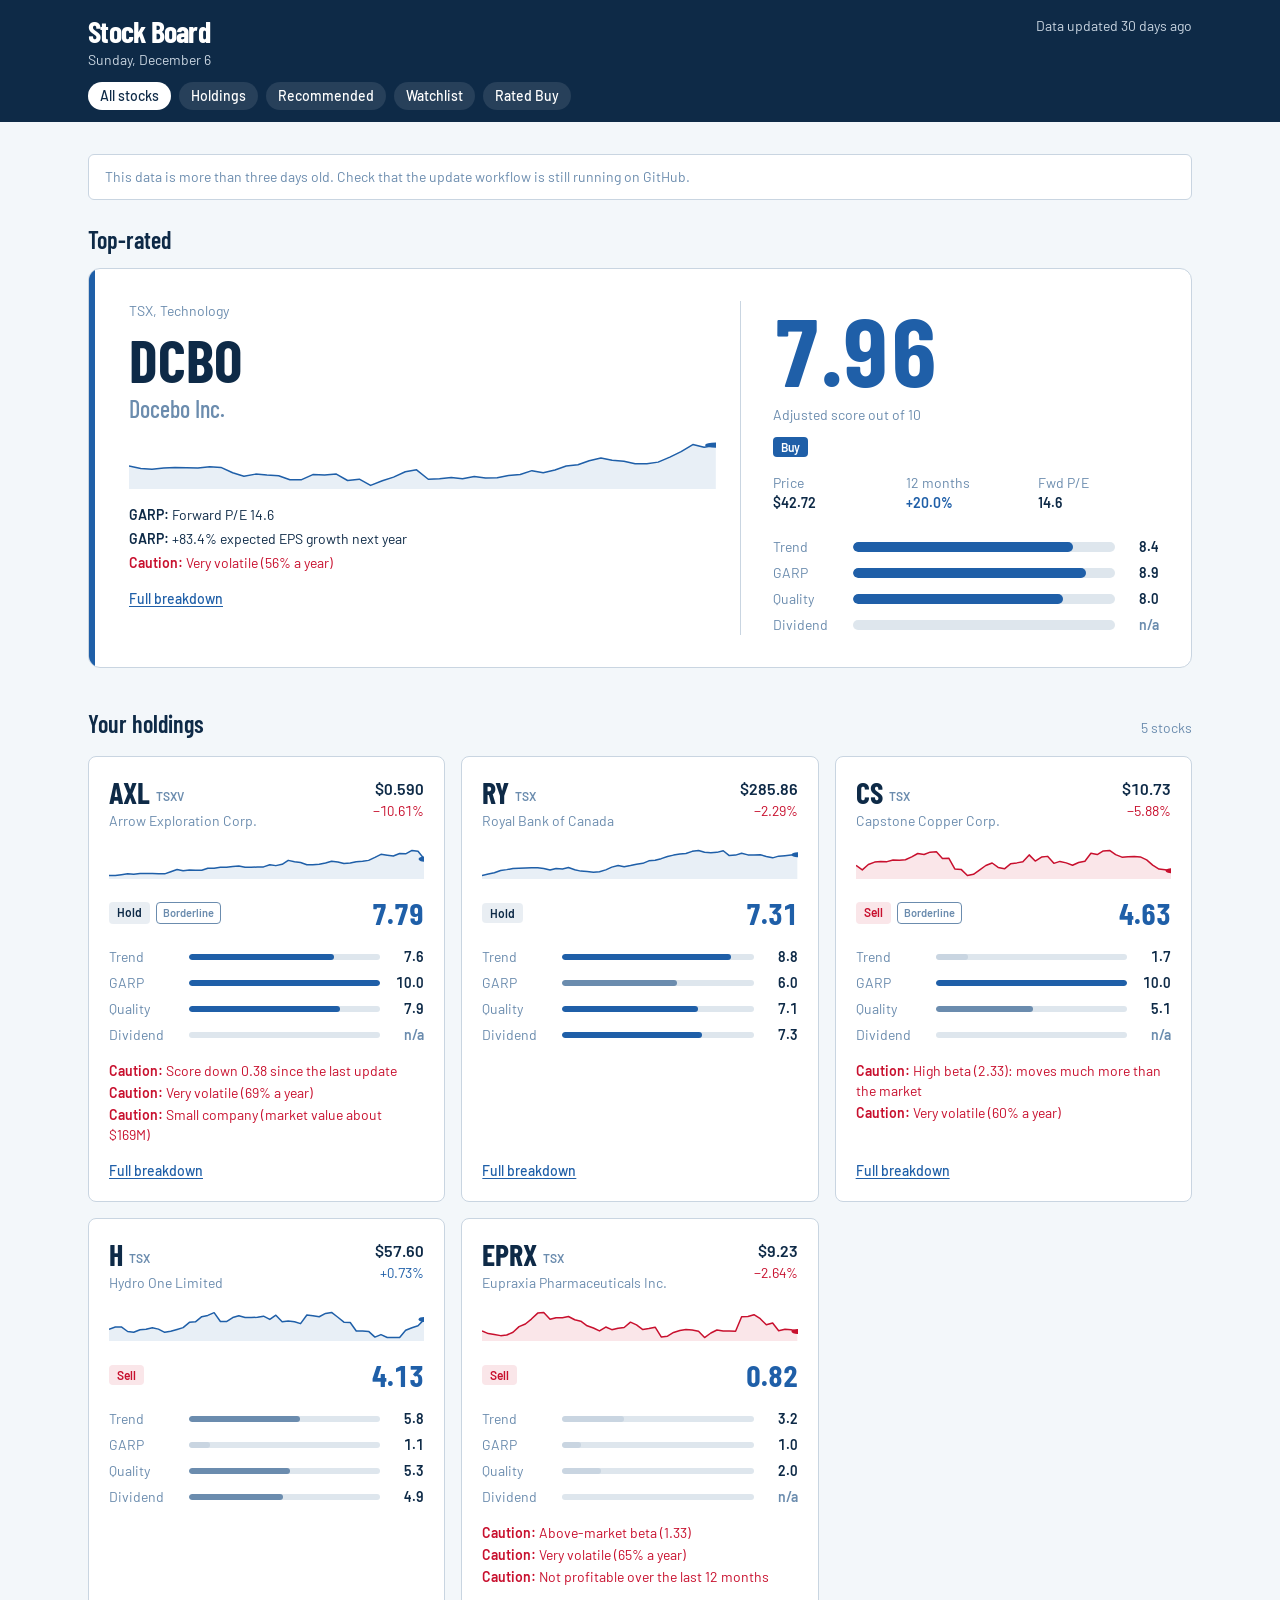
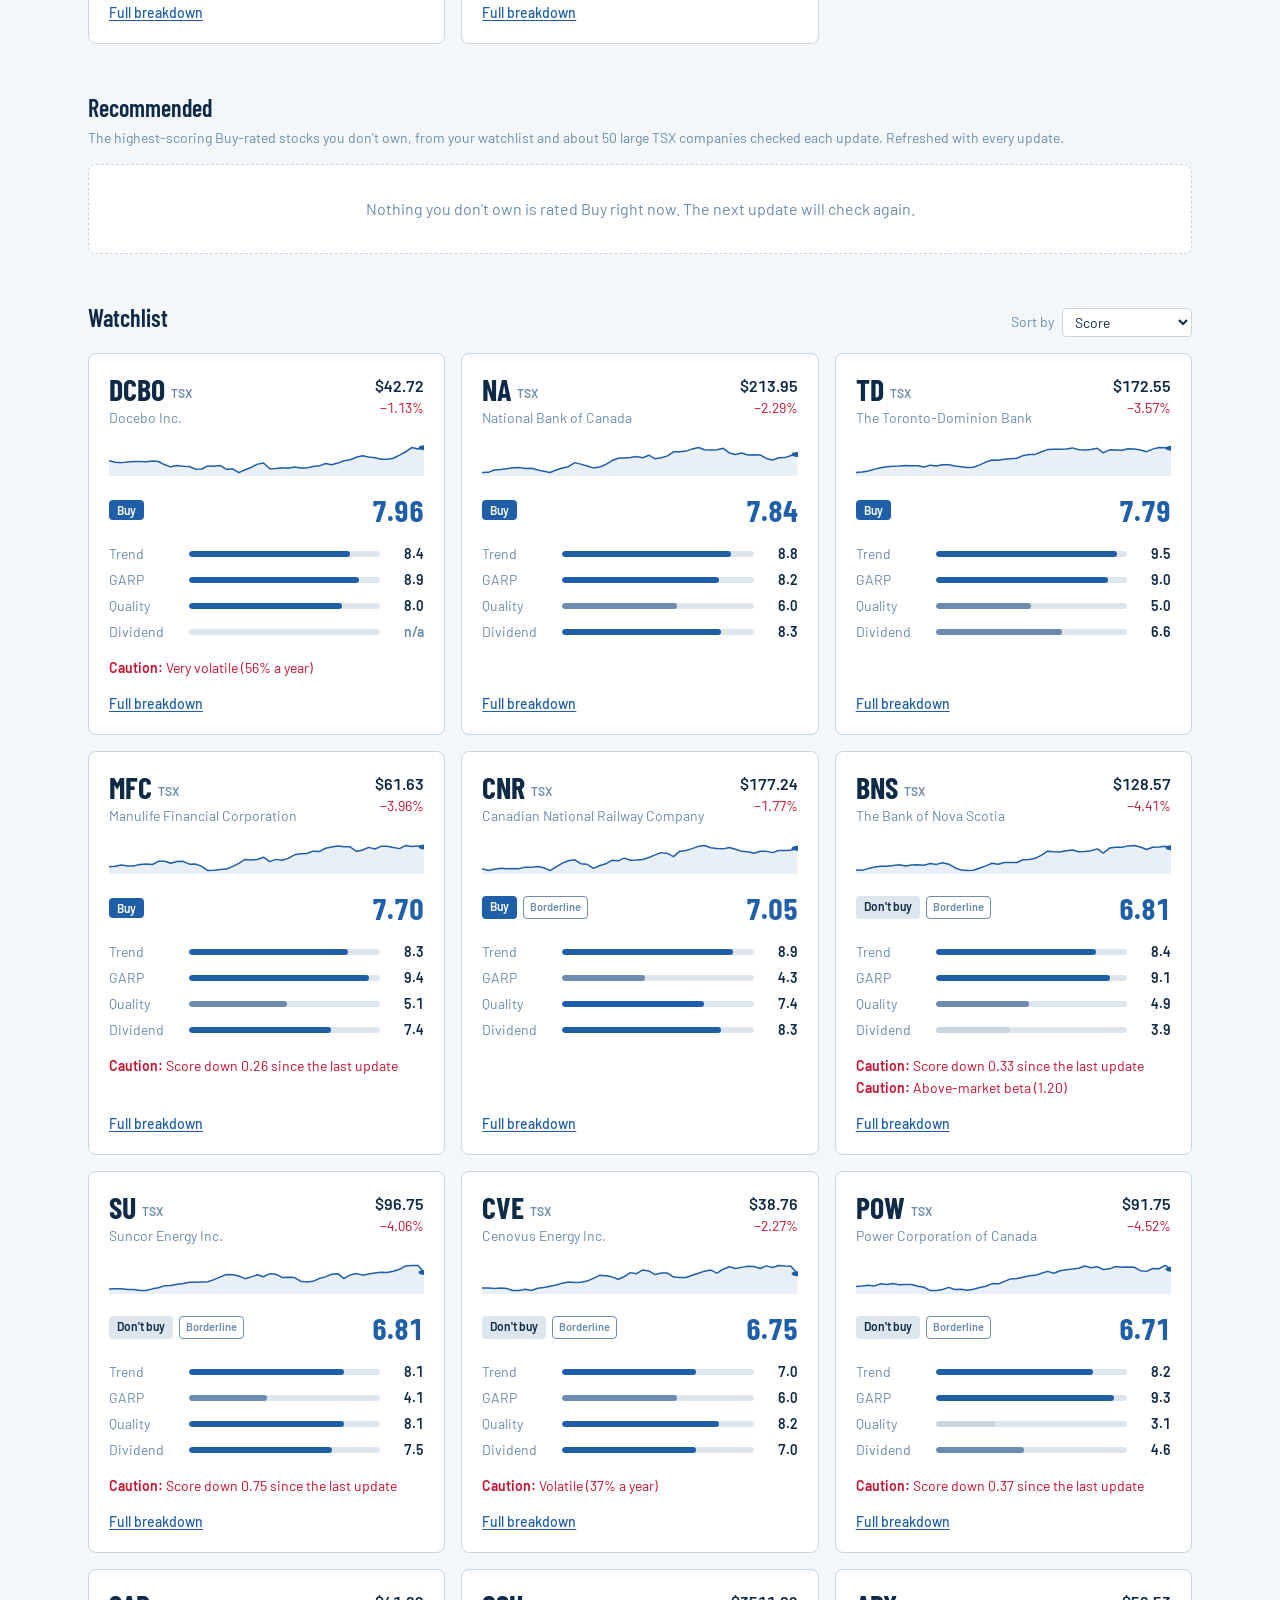
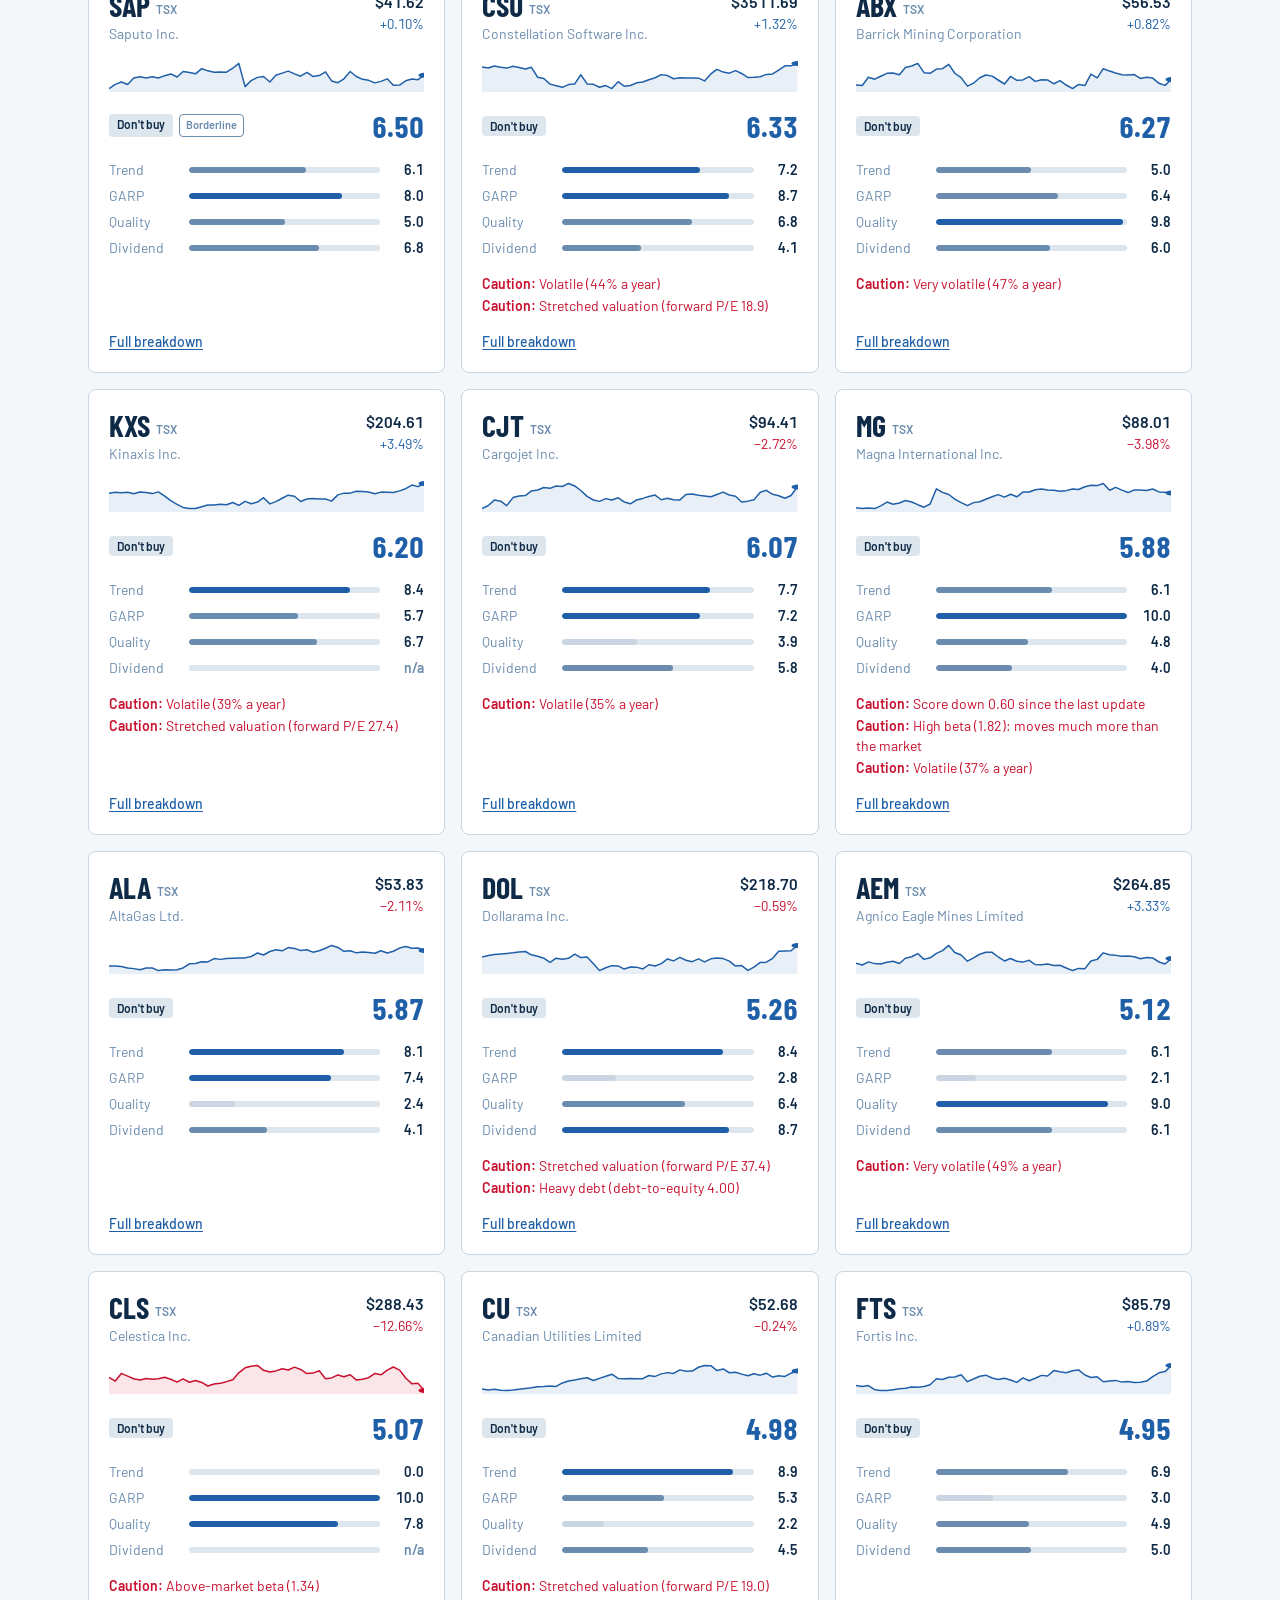
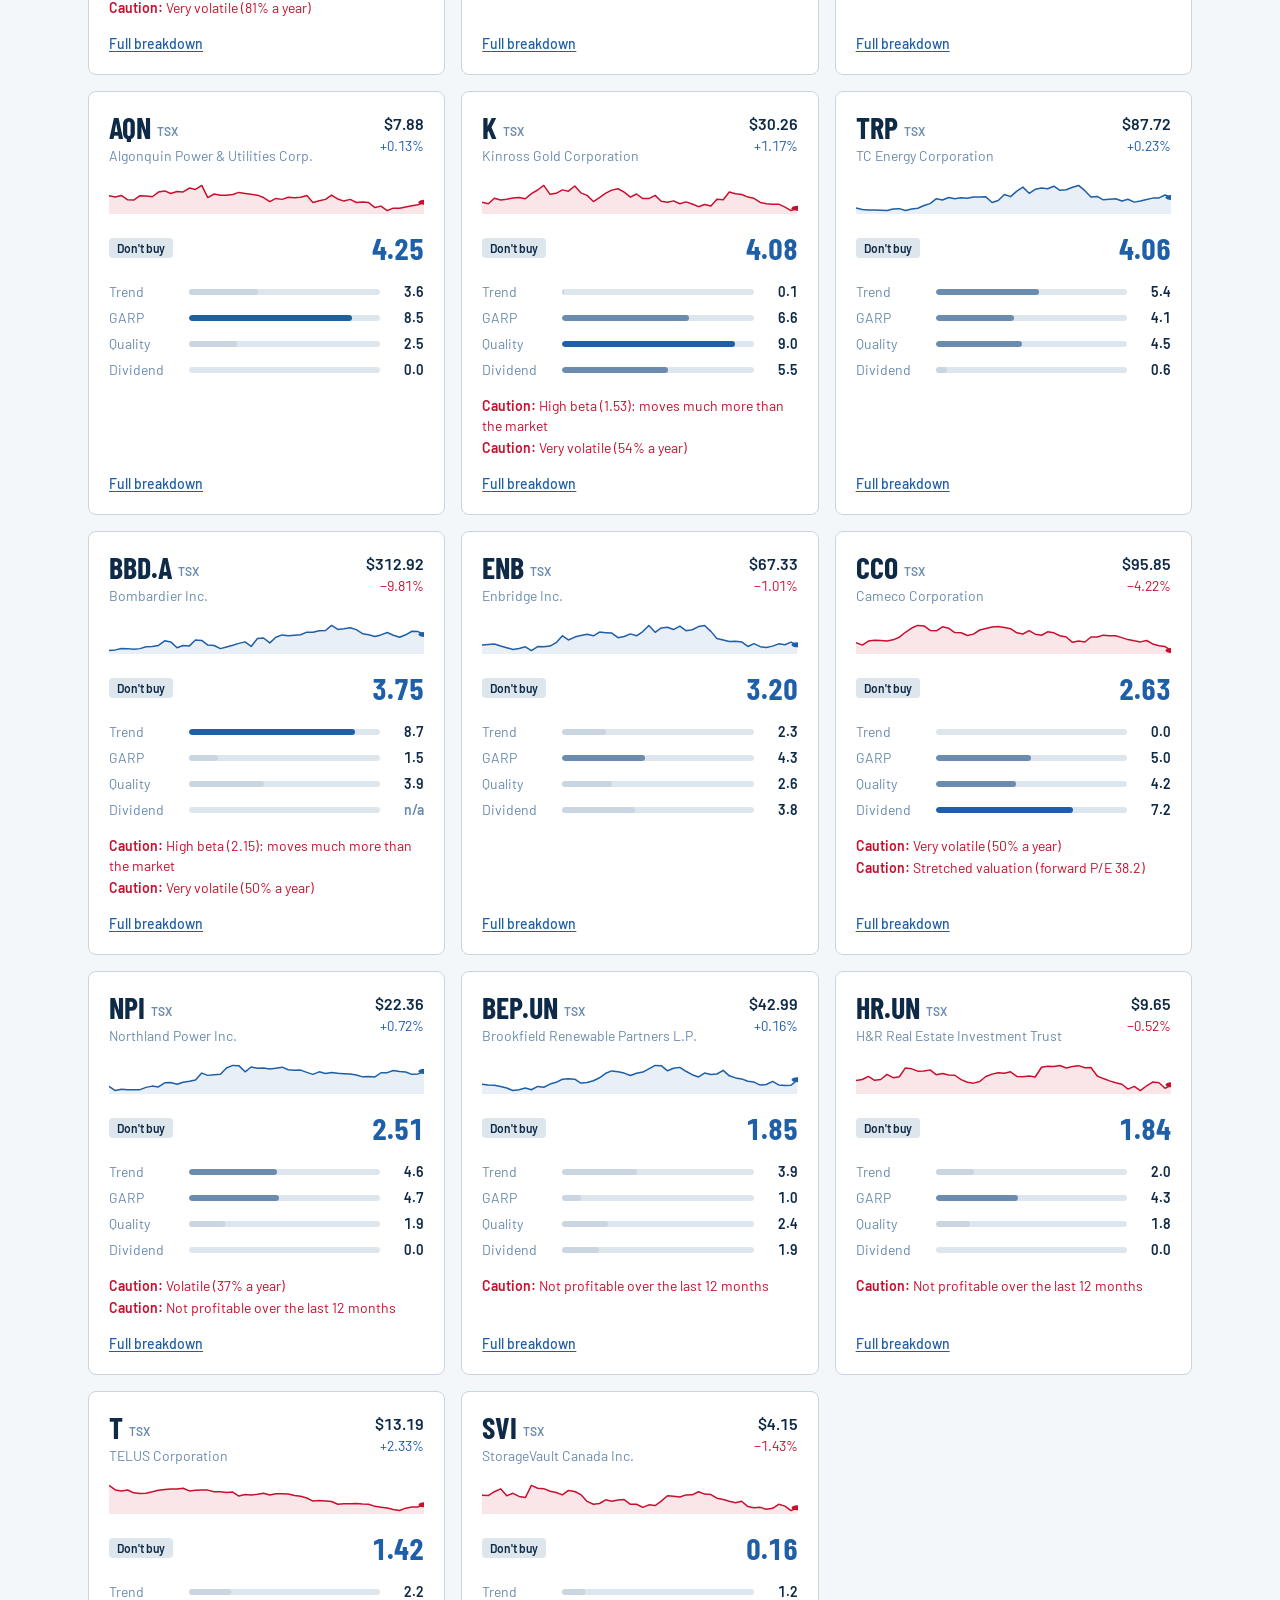
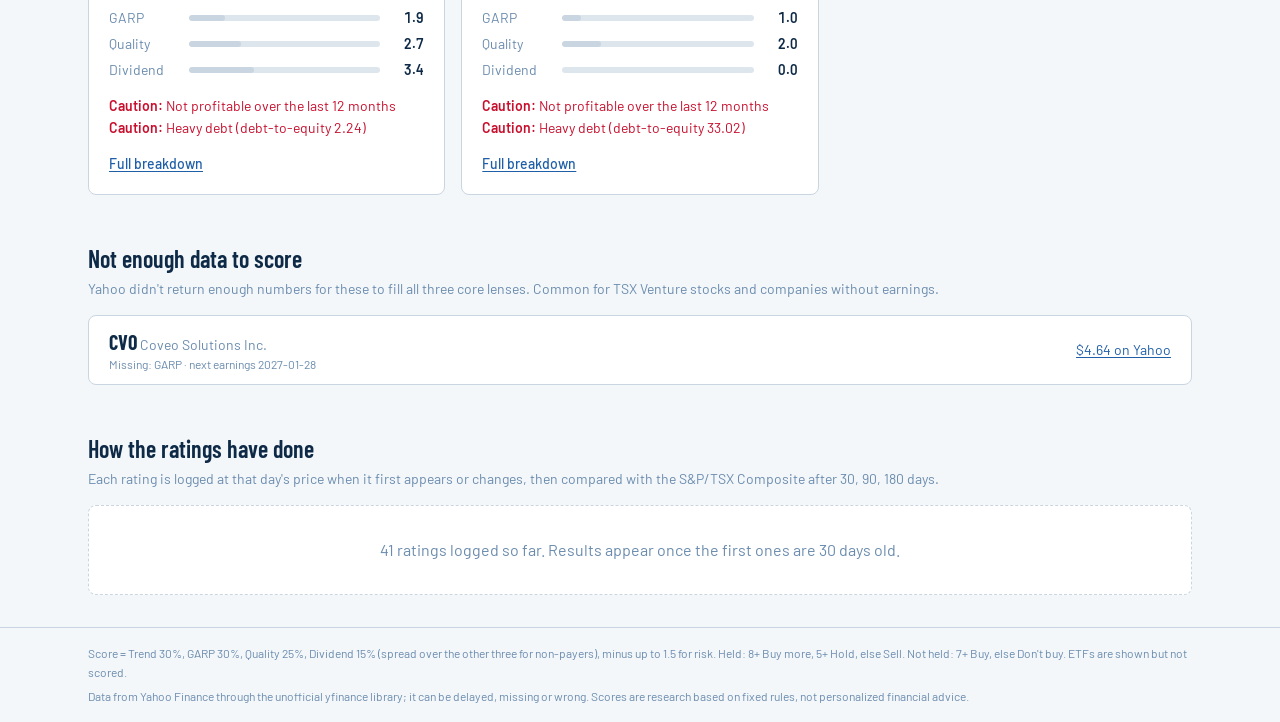
==== stock-board/docs/index.html @ 8d23cc13 "Update holdings, add Recommended section and ETF cards - Holdings now RY, SU, AXL and AMD (scored on" ====
<!doctype html>
<html lang="en">
<head>
  <meta charset="utf-8">
  <meta name="viewport" content="width=device-width, initial-scale=1">
  <meta name="robots" content="noindex">
  <meta name="theme-color" content="#0E2A47">
  <title>Stock Board</title>
  <link rel="icon" href="data:image/svg+xml,<svg xmlns='http://www.w3.org/2000/svg' viewBox='0 0 32 32'><rect width='32' height='32' rx='7' fill='%230E2A47'/><polyline points='5,23 12,16 17,19 27,8' fill='none' stroke='%231F5FA8' stroke-width='3' stroke-linecap='round' stroke-linejoin='round'/><circle cx='27' cy='8' r='2.5' fill='%236B8CAE'/></svg>">
  <link rel="preconnect" href="https://fonts.googleapis.com">
  <link rel="preconnect" href="https://fonts.gstatic.com" crossorigin>
  <link href="https://fonts.googleapis.com/css2?family=Barlow:wght@400;500;600&family=Barlow+Condensed:wght@500;600;700&display=swap" rel="stylesheet">
  <link rel="stylesheet" href="styles.css">
</head>
<body class="bg-paper text-ink font-sans antialiased min-h-screen flex flex-col">

  <header class="bg-ink text-white">
    <div class="max-w-6xl mx-auto px-4 sm:px-6 pt-4 pb-3 flex items-start justify-between gap-4">
      <div>
        <h1 class="font-cond font-bold text-3xl leading-none tracking-tight">Stock Board</h1>
        <p id="today" class="text-sm text-line mt-1"></p>
      </div>
      <div class="text-right">
        <p id="updated" class="text-sm text-line"></p>
        <a id="run-link" href="#" target="_blank" rel="noopener"
           class="hidden mt-1 inline-block text-sm font-medium text-white underline underline-offset-2 decoration-white/40 hover:decoration-white">
          Run an update</a>
      </div>
    </div>
    <nav id="filters" aria-label="Show"
         class="max-w-6xl mx-auto px-4 sm:px-6 pb-3 flex gap-2 overflow-x-auto"></nav>
  </header>

  <main class="flex-1 w-full max-w-6xl mx-auto px-4 sm:px-6 py-6 sm:py-8">
    <div id="notice" class="hidden mb-6 rounded-md border border-line bg-white px-4 py-3 text-sm text-muted space-y-1"></div>

    <section id="featured" aria-label="Top-rated stock" class="mb-10"></section>

    <section id="holdings" aria-labelledby="holdings-heading" class="mb-12">
      <div class="flex items-baseline justify-between mb-4">
        <h2 id="holdings-heading" class="font-cond font-semibold text-2xl">Your holdings</h2>
        <p id="holdings-count" class="text-sm text-muted"></p>
      </div>
      <div id="holdings-grid" class="grid grid-cols-1 gap-4 sm:grid-cols-2 lg:grid-cols-3"></div>
    </section>

    <section id="recommended" aria-labelledby="recs-heading" class="hidden mb-12">
      <div class="flex flex-wrap items-baseline justify-between gap-2 mb-1">
        <h2 id="recs-heading" class="font-cond font-semibold text-2xl">Recommended</h2>
        <p id="recs-count" class="text-sm text-muted"></p>
      </div>
      <p id="recs-sub" class="text-sm text-muted mb-4"></p>
      <div id="recs-grid" class="grid grid-cols-1 gap-4 sm:grid-cols-2 lg:grid-cols-3"></div>
    </section>

    <section id="watchlist" aria-labelledby="watch-heading" class="mb-12">
      <div class="flex flex-wrap items-baseline justify-between gap-2 mb-4">
        <h2 id="watch-heading" class="font-cond font-semibold text-2xl">Watchlist</h2>
        <label class="text-sm text-muted flex items-center gap-2">Sort by
          <select id="sort" class="rounded border border-line bg-white px-2 py-1 text-ink text-sm">
            <option value="score">Score</option>
            <option value="trend">Trend</option>
            <option value="garp">GARP</option>
            <option value="quality">Quality</option>
            <option value="dividend">Dividend</option>
            <option value="day">Today's change</option>
            <option value="symbol">Ticker</option>
          </select>
        </label>
      </div>
      <div id="watch-grid" class="grid grid-cols-1 gap-4 sm:grid-cols-2 lg:grid-cols-3"></div>
    </section>

    <section id="unscored" aria-labelledby="unscored-heading" class="hidden mb-12">
      <h2 id="unscored-heading" class="font-cond font-semibold text-2xl mb-1">Not enough data to score</h2>
      <p class="text-sm text-muted mb-4">Yahoo didn't return enough numbers for these to fill all three core lenses. Common for TSX Venture stocks and companies without earnings.</p>
      <ul id="unscored-list" class="rounded-lg bg-white border border-line divide-y divide-line"></ul>
    </section>

    <section aria-labelledby="results-heading">
      <h2 id="results-heading" class="font-cond font-semibold text-2xl mb-1">How the ratings have done</h2>
      <p id="results-sub" class="text-sm text-muted mb-4"></p>
      <div id="results"></div>
    </section>
  </main>

  <dialog id="detail" aria-labelledby="detail-title"
          class="w-[min(44rem,calc(100vw-2rem))] max-h-[calc(100vh-2rem)] rounded-xl border border-line bg-white p-0 text-ink shadow-xl backdrop:bg-ink/50">
    <div id="detail-body"></div>
  </dialog>

  <footer class="border-t border-line">
    <div class="max-w-6xl mx-auto px-4 sm:px-6 py-4 text-xs text-muted leading-relaxed space-y-1">
      <p id="method"></p>
      <p>Data from Yahoo Finance through the unofficial yfinance library; it can be delayed, missing or wrong.
        Scores are research based on fixed rules, not personalized financial advice.</p>
    </div>
  </footer>

<script>
// ---------- Settings ----------
const RECENT_CALLS = 10;          // rating changes listed under the results table
const RECHECK_MINUTES = 10;       // re-read the data while the tab is open
const WORKFLOW_FILE = 'main.yml'; // the update workflow's file name in .github/workflows
const LENSES = [['trend', 'Trend'], ['garp', 'GARP'], ['quality', 'Quality'], ['dividend', 'Dividend']];

// ---------- Helpers ----------
const $ = id => document.getElementById(id);
const esc = s => String(s ?? '').replace(/[&<>"']/g, c =>
  ({ '&': '&amp;', '<': '&lt;', '>': '&gt;', '"': '&quot;', "'": '&#39;' }[c]));
const ticker = sym => sym.replace(/\.(TO|V|NE|CN)$/, '').replace('-', '.');
const exch = sym => sym.endsWith('.V') ? 'TSXV' : sym.endsWith('.TO') ? 'TSX' : sym.endsWith('.NE') ? 'Cboe CA'
  : /^[A-Z]+$/.test(sym) ? 'US' : '';
const pct = (x, d = 1) => x == null ? '–' : `${(x * 100).toFixed(d)}%`;
const signedPct = (x, d = 1) => x == null ? '–' : `${x >= 0 ? '+' : '−'}${(Math.abs(x) * 100).toFixed(d)}%`;
const num = (x, d = 1) => x == null ? '–' : x.toFixed(d);
const price = x => x == null ? '–' : `$${x >= 100 ? x.toFixed(2) : x >= 1 ? x.toFixed(2) : x.toFixed(3)}`;
const score = x => x == null ? 'n/a' : x.toFixed(1);
const tone = n => n > 0 ? 'text-accent' : n < 0 ? 'text-down' : '';
const shortDate = iso => new Date(iso).toLocaleDateString([], { month: 'short', day: 'numeric', year: 'numeric' });
const bigMoney = x => x == null ? '–' : x >= 1e9 ? `$${(x / 1e9).toFixed(1)}B` : `$${(x / 1e6).toFixed(0)}M`;

const RATING_STYLE = {
  'Buy more': 'bg-accent text-white', 'Buy': 'bg-accent text-white',
  'Hold': 'bg-muted/15 text-ink', 'Sell': 'bg-down/10 text-down', "Don't buy": 'bg-line/60 text-ink',
};
const barColor = v => v == null ? 'bg-line' : v >= 7 ? 'bg-accent' : v >= 4 ? 'bg-muted' : 'bg-line';
const ratingBadge = s => `<span class="shrink-0 rounded px-2 py-0.5 text-xs font-semibold ${RATING_STYLE[s.rating] || ''}">${esc(s.rating)}</span>`
  + (s.borderline ? `<span class="shrink-0 rounded border border-muted px-1.5 py-0.5 text-[11px] font-semibold text-muted">Borderline</span>` : '');

function ago(iso) {
  const mins = Math.round((Date.now() - new Date(iso)) / 60000);
  if (mins < 1) return 'just now';
  if (mins < 60) return `${mins} min ago`;
  const h = Math.round(mins / 60);
  if (h < 24) return `${h} hr ago`;
  const d = Math.round(h / 24);
  return `${d} day${d > 1 ? 's' : ''} ago`;
}

// ---------- State ----------
let data = null, history = null, view = 'all', sortKey = 'score';

// ---------- Pieces ----------
function sparkline(points, tall) {
  if (!points || points.length < 2) return '';
  const w = 120, h = tall ? 40 : 28, lo = Math.min(...points), hi = Math.max(...points), span = hi - lo || 1;
  const xy = points.map((v, i) => [i / (points.length - 1) * w, h - 3 - (v - lo) / span * (h - 6)]);
  const up = points[points.length - 1] >= points[0];
  const line = xy.map(p => p.map(n => n.toFixed(1)).join(',')).join(' ');
  const [ex, ey] = xy[xy.length - 1];
  return `<svg viewBox="0 0 ${w} ${h}" preserveAspectRatio="none" class="w-full ${tall ? 'h-12' : 'h-8'}" aria-hidden="true">
    <polygon points="0,${h} ${line} ${w},${h}" class="${up ? 'fill-accent/10' : 'fill-down/10'}"/>
    <polyline points="${line}" fill="none" class="${up ? 'stroke-accent' : 'stroke-down'}" stroke-width="1.5" vector-effect="non-scaling-stroke" stroke-linejoin="round"/>
    <circle cx="${ex.toFixed(1)}" cy="${ey.toFixed(1)}" r="2.2" class="${up ? 'fill-accent' : 'fill-down'}"/>
  </svg>`;
}

function lensBars(s, thick) {
  return `<div class="space-y-1.5">${LENSES.map(([k, label]) => {
    const v = s.lenses[k];
    return `<div class="grid grid-cols-[4.5rem_1fr_2.25rem] items-center gap-2 text-sm">
      <span class="text-muted">${label}</span>
      <div class="${thick ? 'h-2.5' : 'h-1.5'} rounded-full bg-line/60 overflow-hidden" role="progressbar"
           aria-valuemin="0" aria-valuemax="10" aria-valuenow="${v ?? 0}" aria-label="${label}">
        <div class="bar-fill h-full rounded-full ${barColor(v)}" style="width:0" data-w="${v == null ? 0 : v * 10}%"></div>
      </div>
      <span class="text-right font-semibold tabular-nums ${v == null ? 'text-muted font-normal' : ''}">${score(v)}</span>
    </div>`;
  }).join('')}</div>`;
}

const REASON_LABEL = { move: 'Moving', caution: 'Caution' };
function reasonList(s, onlyCaution) {
  return (s.reasons || []).filter(r => !onlyCaution || r.type === 'caution').map(r =>
    `<li class="${r.type === 'caution' ? 'text-down' : ''}"><span class="font-semibold">${REASON_LABEL[r.type] || 'Note'}:</span> ${esc(r.text)}</li>`).join('');
}

function strengths(s) {
  // The best lens's measures, as the "why" on the featured card
  const best = LENSES.filter(([k]) => s.lenses[k] != null).sort((a, b) => s.lenses[b[0]] - s.lenses[a[0]])[0];
  return best ? (s.notes[best[0]] || []).slice(0, 3).map(n => `<li><span class="font-semibold">${best[1]}:</span> ${esc(n)}</li>`).join('') : '';
}

function renderFeatured(s) {
  if (!s) {
    $('featured').innerHTML = `<div class="rounded-xl border border-dashed border-line bg-white px-6 py-12 text-center">
      <p class="font-cond font-semibold text-2xl">Nothing to show here</p>
      <p class="text-muted mt-1">No scored stocks in this view yet. The next update will try again.</p></div>`;
    return;
  }
  $('featured').innerHTML = `
    <h2 class="font-cond font-semibold text-2xl mb-3">${view === 'recs' ? 'Top recommendation' : `Top-rated${view === 'holdings' ? ' holding' : view === 'watch' ? ' on the watchlist' : ''}`}</h2>
    <article class="relative overflow-hidden rounded-xl bg-white border border-line">
      <div class="absolute inset-y-0 left-0 w-1.5 bg-accent" aria-hidden="true"></div>
      <div class="grid gap-6 md:grid-cols-[1.4fr_1fr] p-5 sm:p-8 pl-6 sm:pl-10">
        <div class="min-w-0">
          <p class="text-sm text-muted mb-2">${esc(exch(s.symbol))}${s.sector ? `, ${esc(s.sector)}` : ''}${s.held ? ', you hold this' : s.source === 'new' ? ', new idea' : ''}</p>
          <p class="font-cond font-bold text-5xl sm:text-6xl leading-none">${esc(ticker(s.symbol))}</p>
          <p class="font-cond font-medium text-2xl text-muted mt-1">${esc(s.name)}</p>
          <div class="mt-4">${sparkline(s.chart, true)}</div>
          <ul class="mt-4 space-y-1 text-sm">${strengths(s)}${reasonList(s)}</ul>
          <button type="button" data-open="${esc(s.symbol)}" class="mt-4 text-sm font-medium text-accent underline underline-offset-2">Full breakdown</button>
        </div>
        <div class="flex flex-col justify-between gap-6 md:border-l md:border-line md:pl-8">
          <div>
            <p class="font-cond font-bold leading-none text-7xl sm:text-8xl text-accent tabular-nums">${s.adjusted.toFixed(2)}</p>
            <p class="mt-2 text-sm text-muted">Adjusted score out of 10</p>
            <div class="mt-3 flex flex-wrap gap-2">${ratingBadge(s)}</div>
            <dl class="mt-4 grid grid-cols-3 gap-3 text-sm">
              <div><dt class="text-muted">Price</dt><dd class="font-semibold">${price(s.price)}</dd></div>
              <div><dt class="text-muted">12 months</dt><dd class="font-semibold ${tone(s.metrics.return_12m)}">${signedPct(s.metrics.return_12m)}</dd></div>
              <div><dt class="text-muted">Fwd P/E</dt><dd class="font-semibold">${num(s.metrics.forward_pe)}</dd></div>
            </dl>
          </div>
          ${lensBars(s, true)}
        </div>
      </div>
    </article>`;
}

function renderCard(s) {
  const cautions = reasonList(s, true);
  return `<article class="rounded-lg bg-white border border-line p-5 flex flex-col gap-4 ${s.stale ? 'opacity-70' : ''}">
    <div class="flex items-start justify-between gap-3">
      <div class="min-w-0">
        <p class="font-cond font-bold text-3xl leading-none">${esc(ticker(s.symbol))}
          <span class="align-middle text-xs font-sans font-semibold text-muted">${esc(exch(s.symbol))}</span></p>
        <p class="text-sm text-muted truncate mt-1">${esc(s.name)}</p>
        ${s.source ? `<p class="mt-1.5"><span class="rounded px-1.5 py-0.5 text-[11px] font-semibold ${s.source === 'new' ? 'bg-accent/10 text-accent' : 'bg-line/60 text-ink'}">${s.source === 'new' ? 'New idea' : 'On your watchlist'}</span></p>` : ''}
      </div>
      <div class="text-right shrink-0">
        <p class="font-semibold tabular-nums">${price(s.price)}${s.currency && s.currency !== 'CAD' ? ` <span class="text-xs text-muted">${esc(s.currency)}</span>` : ''}</p>
        <p class="text-sm tabular-nums ${tone(s.day_change)}">${signedPct(s.day_change, 2)}</p>
      </div>
    </div>
    ${sparkline(s.chart)}
    <div class="flex items-center justify-between gap-2">
      <div class="flex flex-wrap gap-1.5">${ratingBadge(s)}</div>
      <span class="font-cond font-bold text-3xl text-accent tabular-nums">${s.adjusted.toFixed(2)}</span>
    </div>
    ${lensBars(s, false)}
    ${cautions ? `<ul class="text-sm space-y-0.5">${cautions}</ul>` : ''}
    ${s.cdr ? `<p class="text-xs text-muted">You hold the Canadian CDR (${esc(s.cdr)}); scored on the US shares.</p>` : ''}
    ${s.stale ? '<p class="text-xs text-muted">Couldn\'t refresh this run; showing the last data.</p>' : ''}
    <button type="button" data-open="${esc(s.symbol)}" class="mt-auto self-start text-sm font-medium text-accent underline underline-offset-2">Full breakdown</button>
  </article>`;
}

function renderEtf(e) {
  const vs200 = e.price && e.ma200 ? e.price / e.ma200 - 1 : null;
  return `<article class="rounded-lg bg-white border border-line p-5 flex flex-col gap-4 ${e.stale ? 'opacity-70' : ''}">
    <div class="flex items-start justify-between gap-3">
      <div class="min-w-0">
        <p class="font-cond font-bold text-3xl leading-none">${esc(ticker(e.symbol))}
          <span class="align-middle text-xs font-sans font-semibold text-muted">${esc(exch(e.symbol))}</span></p>
        <p class="text-sm text-muted truncate mt-1">${esc(e.name)}</p>
      </div>
      <div class="text-right shrink-0">
        <p class="font-semibold tabular-nums">${price(e.price)}</p>
        <p class="text-sm tabular-nums ${tone(e.day_change)}">${signedPct(e.day_change, 2)}</p>
      </div>
    </div>
    ${sparkline(e.chart)}
    <div class="flex flex-wrap gap-1.5"><span class="shrink-0 rounded px-2 py-0.5 text-xs font-semibold bg-line/60 text-ink">ETF · not scored</span></div>
    <dl class="grid grid-cols-3 gap-3 text-sm">
      <div><dt class="text-muted">12 months</dt><dd class="font-semibold ${tone(e.return_12m)}">${signedPct(e.return_12m)}</dd></div>
      <div><dt class="text-muted">vs. 200-day</dt><dd class="font-semibold ${tone(vs200)}">${signedPct(vs200)}</dd></div>
      <div><dt class="text-muted">Yield</dt><dd class="font-semibold">${pct(e.dividend_yield, 2)}</dd></div>
    </dl>
    ${e.stale ? '<p class="text-xs text-muted">Couldn\'t refresh this run; showing the last data.</p>' : ''}
    <a class="mt-auto self-start text-sm font-medium text-accent underline underline-offset-2" target="_blank" rel="noopener"
       href="https://finance.yahoo.com/quote/${encodeURIComponent(e.symbol)}">See it on Yahoo Finance</a>
  </article>`;
}

// ---------- Detail dialog ----------
function metricRows(s) {
  const m = s.metrics, rows = [
    ['50-day average', price(m.ma50)], ['200-day average', price(m.ma200)],
    ['52-week range', m.low52 != null ? `${price(m.low52)} – ${price(m.high52)}` : '–'],
    ['12-month return', signedPct(m.return_12m)], ['Volatility (1 yr)', pct(m.volatility, 0)], ['Beta', num(m.beta, 2)],
    ['Market value', bigMoney(m.market_cap)], ['Forward P/E', num(m.forward_pe)], ['Trailing P/E', num(m.trailing_pe)],
    ['PEG', num(m.peg, 2)], ['Expected EPS growth', signedPct(m.eps_growth_next)], ['Return on equity', pct(m.roe)],
    ['Profit margin', pct(m.profit_margin)], ['Debt-to-equity', m.debt_to_equity == null ? '–' : (m.debt_to_equity / 100).toFixed(2)],
    ['Free cash flow yield', signedPct(m.fcf_yield)], ['Dividend yield', pct(m.dividend_yield, 2)],
    ['Payout ratio', pct(m.payout_ratio, 0)], ['Dividend growth (5 yr/yr)', signedPct(m.dividend_cagr_5y)],
    ['Years of increases', m.dividend_years_raised ?? '–'],
    ['Analyst target', m.target_price != null ? `${price(m.target_price)}${m.analyst_count ? ` (${m.analyst_count} analysts)` : ''}` : '–'],
  ];
  return rows.map(([k, v]) => `<div class="flex justify-between gap-3 py-1 border-b border-line/70"><dt class="text-muted">${k}</dt><dd class="font-semibold tabular-nums text-right">${esc(v)}</dd></div>`).join('');
}

function openDetail(sym) {
  const s = allScored().find(x => x.symbol === sym);
  if (!s) return;
  const w = s.weights, wtxt = LENSES.map(([k, l]) => w[k] ? `${l} ${Math.round(w[k] * 1000) / 10}%` : null).filter(Boolean).join(' · ');
  const fc = s.financial_currency && s.financial_currency !== s.currency
    ? `<p class="text-xs text-muted">Shares trade in ${esc(s.currency)}; the company reports in ${esc(s.financial_currency)}.</p>` : '';
  const news = (s.news || []).map(n => `<li><a class="text-accent underline underline-offset-2" href="${esc(n.url)}" target="_blank" rel="noopener">${esc(n.title)}</a>
      <span class="text-muted">${n.source ? `· ${esc(n.source)}` : ''}${n.published ? ` · ${shortDate(n.published)}` : ''}</span></li>`).join('');
  $('detail-body').innerHTML = `
    <div class="sticky top-0 z-10 bg-white border-b border-line px-5 sm:px-6 py-4 flex items-start justify-between gap-4">
      <div class="min-w-0">
        <h2 id="detail-title" class="font-cond font-bold text-3xl leading-none">${esc(ticker(s.symbol))}
          <span class="font-medium text-muted text-xl">${esc(s.name)}</span></h2>
        <div class="mt-2 flex flex-wrap items-center gap-2 text-sm">${ratingBadge(s)}
          <span class="text-muted">${s.held ? 'You hold this' : s.source === 'new' ? 'Recommended, not on your watchlist' : 'Watchlist'} · ${price(s.price)}${s.currency && s.currency !== 'CAD' ? ` ${esc(s.currency)}` : ''}</span></div>
      </div>
      <button type="button" data-close class="shrink-0 rounded-md border border-line px-3 py-1 text-sm font-medium hover:bg-paper">Close</button>
    </div>
    <div class="px-5 sm:px-6 py-5 space-y-6 text-sm">
      <div class="rounded-md bg-paper px-3 py-2 font-mono text-xs overflow-x-auto whitespace-nowrap">
        Weights ${esc(wtxt)} · Composite ${s.composite.toFixed(2)} · Risk −${s.risk_penalty.toFixed(2)} · Adjusted ${s.adjusted.toFixed(2)}</div>
      ${fc}
      ${s.cdr ? `<p class="text-xs text-muted">You hold the Canadian CDR (${esc(s.cdr)}). Yahoo has little company data for CDRs, so this is scored on the US shares; prices here are in ${esc(s.currency || 'USD')}.</p>` : ''}
      <div class="grid gap-5 sm:grid-cols-2">${LENSES.map(([k, l]) => `
        <div class="min-w-0">
          <div class="flex items-baseline justify-between"><h3 class="font-semibold">${l}</h3>
            <span class="font-cond font-bold text-xl tabular-nums">${score(s.lenses[k])}</span></div>
          <ul class="mt-1 space-y-0.5 text-muted list-disc pl-4">${(s.notes[k] || []).map(n => `<li>${esc(n)}</li>`).join('')}</ul>
        </div>`).join('')}</div>
      <div><h3 class="font-semibold mb-1">Risk adjustment</h3>
        ${(s.reasons || []).some(r => r.type === 'caution')
          ? `<ul class="space-y-0.5 list-disc pl-4 text-down">${(s.reasons || []).filter(r => r.type === 'caution').map(r => `<li>${esc(r.text)}</li>`).join('')}</ul>`
          : '<p class="text-muted">No risk flags.</p>'}</div>
      <div><h3 class="font-semibold mb-1">What would change this rating</h3>
        <ul class="space-y-0.5 list-disc pl-4">${(s.triggers || []).map(t => `<li>${esc(t)}</li>`).join('')}</ul></div>
      <div><h3 class="font-semibold mb-1">Recent news</h3>
        ${news ? `<ul class="space-y-1.5">${news}</ul>` : '<p class="text-muted">No headlines from the last 90 days.</p>'}</div>
      <div><h3 class="font-semibold mb-1">The numbers</h3><dl class="grid gap-x-6 sm:grid-cols-2">${metricRows(s)}</dl></div>
      <p class="text-muted">Source: <a class="text-accent underline underline-offset-2" target="_blank" rel="noopener"
        href="https://finance.yahoo.com/quote/${encodeURIComponent(s.symbol)}">Yahoo Finance: ${esc(s.symbol)}</a>,
        retrieved ${data.sample ? '(sample data)' : shortDate(data.generated_at)}.</p>
    </div>`;
  if (!$('detail').open) $('detail').showModal();
  $('detail').scrollTop = 0;
  history_replace(s.symbol);
}

function history_replace(sym) {
  try { window.history.replaceState(null, '', sym ? `#${sym}` : location.pathname + location.search); } catch (e) {}
}

// ---------- Results ----------
const GROUPS = [
  ['Buy calls', r => r === 'Buy' || r === 'Buy more', 'bg-accent'],
  ['Hold calls', r => r === 'Hold', 'bg-muted'],
  ['Sell and Don\'t buy', r => r === 'Sell' || r === "Don't buy", 'bg-down'],
];

function renderResults() {
  const calls = history?.calls || [];
  const horizons = data?.settings?.grade_after_days || [30, 90, 180];
  const benchName = data?.benchmark?.name || 'the benchmark';
  $('results-sub').textContent = `Each rating is logged at that day's price when it first appears or changes, then compared with the ${benchName} after ${horizons.join(', ')} days.`;
  const graded = calls.filter(c => Object.keys(c.results || {}).length);
  if (!graded.length) {
    $('results').innerHTML = `<div class="rounded-lg border border-dashed border-line bg-white px-5 py-8 text-center text-muted">
      ${calls.length} rating${calls.length === 1 ? '' : 's'} logged so far. Results appear once the first ones are ${horizons[0]} days old.</div>`;
    return;
  }
  const cell = (rows, h) => {
    const r = rows.map(c => c.results[h]).filter(x => x && x.excess != null);
    if (!r.length) return '<td class="py-2 text-muted">–</td>';
    const avg = r.reduce((a, x) => a + x.excess, 0) / r.length, beat = r.filter(x => x.excess > 0).length;
    return `<td class="py-2"><span class="font-semibold ${tone(avg)}">${signedPct(avg)}</span>
      <span class="block text-xs text-muted">${beat} of ${r.length} beat it</span></td>`;
  };
  const recent = calls.slice().sort((a, b) => b.logged_at.localeCompare(a.logged_at)).slice(0, RECENT_CALLS);
  $('results').innerHTML = `
    <div class="grid grid-cols-1 items-start gap-4 lg:grid-cols-[minmax(0,1.1fr)_minmax(0,1fr)]">
      <div class="rounded-lg bg-white border border-line p-5 overflow-x-auto">
        <table class="w-full text-sm">
          <caption class="text-left text-muted pb-3">Average return vs. ${esc(benchName)} after each period</caption>
          <thead class="text-muted text-left"><tr><th class="font-normal pb-2">Rating</th>
            ${horizons.map(h => `<th class="font-normal pb-2">${h} days</th>`).join('')}</tr></thead>
          <tbody>${GROUPS.map(([label, test, dot]) => {
            const rows = graded.filter(c => test(c.rating));
            return `<tr class="border-t border-line"><td class="py-2 pr-3"><span class="flex items-center gap-2 whitespace-nowrap">
              <span class="inline-block w-2.5 h-2.5 rounded-full ${dot}"></span>${label}</span></td>
              ${horizons.map(h => cell(rows, String(h))).join('')}</tr>`;
          }).join('')}</tbody>
        </table>
        <p class="mt-4 text-xs text-muted">The honest test: Buy calls should beat the benchmark more often than Sell calls. Give it a year of ratings before reading much into it.</p>
      </div>
      <div class="rounded-lg bg-white border border-line">
        <h3 class="px-5 pt-4 pb-2 text-sm text-muted">Latest rating changes</h3>
        <ul>${recent.map(c => {
          const last = horizons.map(String).filter(h => c.results[h]).pop();
          const r = last ? c.results[last] : null;
          return `<li class="px-5 py-3 border-t border-line flex items-center gap-3">
            <span class="shrink-0 w-20 text-center rounded text-xs font-semibold py-0.5 ${RATING_STYLE[c.rating] || ''}">${esc(c.rating)}</span>
            <div class="min-w-0 flex-1">
              <p class="font-semibold truncate">${esc(ticker(c.symbol))} <span class="font-normal text-muted">at ${price(c.price)}</span></p>
              <p class="truncate text-xs text-muted">${shortDate(c.logged_at)} · score ${c.score.toFixed(2)}</p>
            </div>
            <span class="shrink-0 text-right text-sm">${r ? `<span class="font-semibold ${tone(r.excess)}">${signedPct(r.excess)}</span>
              <span class="block text-xs text-muted">vs. index, ${last} d</span>` : '<span class="text-xs text-muted">Not graded yet</span>'}</span>
          </li>`;
        }).join('')}</ul>
      </div>
    </div>`;
}

// ---------- Page ----------
const SORTS = {
  score: (a, b) => b.adjusted - a.adjusted,
  day: (a, b) => (b.day_change ?? -9) - (a.day_change ?? -9),
  symbol: (a, b) => a.symbol.localeCompare(b.symbol),
};
const lensSort = k => (a, b) => (b.lenses[k] ?? -1) - (a.lenses[k] ?? -1);

function renderFilters() {
  const views = [['all', 'All stocks'], ['holdings', 'Holdings'], ['recs', 'Recommended'], ['watch', 'Watchlist'], ['buy', 'Rated Buy']];
  $('filters').innerHTML = views.map(([key, label]) => {
    const on = key === view;
    return `<button type="button" data-view="${key}" aria-pressed="${on}"
      class="shrink-0 rounded-full px-3 py-1 text-sm font-medium ${on ? 'bg-white text-ink' : 'bg-white/10 text-white hover:bg-white/20'}">${label}</button>`;
  }).join('');
}

function renderNotices() {
  const msgs = [];
  if (data?.sample) msgs.push('Showing sample data built from research in October and November 2026. Live scores replace it after the first scheduled update runs (see the README).');
  (data?.notes || []).forEach(n => msgs.push(n));
  const hoursOld = data ? (Date.now() - new Date(data.generated_at)) / 3.6e6 : 0;
  if (!data?.sample && hoursOld > 80) msgs.push('This data is more than three days old. Check that the update workflow is still running on GitHub.');
  $('notice').innerHTML = msgs.map(m => `<p>${esc(m)}</p>`).join('');
  $('notice').classList.toggle('hidden', !msgs.length);
}

function renderUnscored() {
  const rows = (data?.unscored || []).filter(u => view === 'all' || (view === 'holdings' ? u.held : view === 'watch' ? !u.held : false));
  $('unscored').classList.toggle('hidden', !rows.length);
  $('unscored-list').innerHTML = rows.map(u => `<li class="px-5 py-3 flex items-center justify-between gap-3 text-sm">
    <div class="min-w-0"><p><span class="font-cond font-bold text-xl">${esc(ticker(u.symbol))}</span>
      <span class="text-muted">${esc(u.name)}${u.held ? ' · you hold this' : ''}</span></p>
      <p class="text-xs text-muted">Missing: ${esc(u.missing)}${u.next_earnings ? ` · next earnings ${esc(u.next_earnings.slice(0, 10))}` : ''}</p></div>
    <a class="shrink-0 text-accent underline underline-offset-2" target="_blank" rel="noopener" href="https://finance.yahoo.com/quote/${encodeURIComponent(u.symbol)}">${price(u.price)} on Yahoo</a></li>`).join('');
}

// Watchlist and holdings, plus recommended stocks that aren't on the watchlist
function allScored() {
  const all = data?.stocks || [], have = new Set(all.map(s => s.symbol));
  return all.concat((data?.recommended || []).filter(r => !have.has(r.symbol)));
}

function renderRecommended() {
  const recs = data?.recommended || [], st = data?.settings || {};
  const show = (view === 'all' || view === 'recs') && data && !data.sample;
  $('recommended').classList.toggle('hidden', !show);
  if (!show) return;
  $('recs-count').textContent = recs.length ? `${recs.length} stock${recs.length > 1 ? 's' : ''}` : '';
  $('recs-sub').textContent = `The highest-scoring Buy-rated stocks you don't own, from your watchlist and ${st.discovery_count || 'about 50'} large TSX companies checked each update`
    + `${st.recommend_per_sector ? `, with at most ${st.recommend_per_sector} from any one sector` : ''}. Refreshed with every update.`;
  $('recs-grid').innerHTML = recs.length ? recs.map(renderCard).join('')
    : `<div class="sm:col-span-2 lg:col-span-3 rounded-lg border border-dashed border-line bg-white px-5 py-8 text-center text-muted">
        Nothing you don't own is rated Buy right now. The next update will check again.</div>`;
}

function render() {
  renderFilters();
  const all = data?.stocks || [];
  const inView = view === 'recs' ? [] : all.filter(s => view === 'all' || (view === 'holdings' ? s.held : view === 'watch' ? !s.held
    : (s.rating === 'Buy' || s.rating === 'Buy more')));
  renderFeatured((view === 'recs' ? (data?.recommended || []) : inView).slice().sort(SORTS.score)[0]);

  const sorter = SORTS[sortKey] || lensSort(sortKey);
  const held = inView.filter(s => s.held).sort(SORTS.score);
  const etfs = view === 'all' || view === 'holdings' ? (data?.etfs || []) : [];
  const watch = inView.filter(s => !s.held).sort(sorter);
  $('holdings').classList.toggle('hidden', !held.length && !etfs.length);
  $('holdings-grid').innerHTML = held.map(renderCard).join('') + etfs.map(renderEtf).join('');
  $('holdings-count').textContent = [held.length ? `${held.length} stock${held.length > 1 ? 's' : ''}` : '',
    etfs.length ? `${etfs.length} ETF${etfs.length > 1 ? 's' : ''}` : ''].filter(Boolean).join(' · ');
  renderRecommended();
  $('watchlist').classList.toggle('hidden', !watch.length);
  $('watch-heading').textContent = view === 'buy' ? 'Rated Buy, not held' : 'Watchlist';
  $('watch-grid').innerHTML = watch.map(renderCard).join('');

  renderUnscored();
  renderNotices();
  renderResults();

  if (data) {
    $('updated').textContent = data.sample ? 'Sample data' : `Data updated ${ago(data.generated_at)}`;
    $('updated').title = new Date(data.generated_at).toLocaleString();
    const st = data.settings || {}, w = st.weights || {};
    $('method').textContent = `Score = Trend ${pct(w.trend, 0)}, GARP ${pct(w.garp, 0)}, Quality ${pct(w.quality, 0)}, Dividend ${pct(w.dividend, 0)} `
      + `(spread over the other three for non-payers), minus up to ${st.max_risk_penalty} for risk. `
      + `Held: ${st.held_buy_more}+ Buy more, ${st.held_hold}+ Hold, else Sell. Not held: ${st.watch_buy}+ Buy, else Don't buy. `
      + `ETFs are shown but not scored.`;
  }
  requestAnimationFrame(() => document.querySelectorAll('.bar-fill').forEach(b => { b.style.width = b.dataset.w; }));
}

async function load() {
  const bust = `?t=${Date.now()}`;   // GitHub Pages caches files for ~10 minutes
  try {
    const [p, h] = await Promise.all([
      fetch(`data/scores.json${bust}`, { cache: 'no-store' }),
      fetch(`data/history.json${bust}`, { cache: 'no-store' }),
    ]);
    if (!p.ok) throw new Error(`scores.json: ${p.status}`);
    data = await p.json();
    history = h.ok ? await h.json() : { calls: [] };
    if ($('detail').open) return;    // don't redraw under an open breakdown
    render();
    const hash = decodeURIComponent(location.hash.slice(1));
    if (hash && allScored().some(s => s.symbol === hash)) openDetail(hash);
  } catch (e) {
    console.error(e);
    $('notice').innerHTML = `<p>Couldn't load the stock data (${esc(e.message)}). If you opened this file directly, run
      <code>python -m http.server -d docs</code> and go to http://localhost:8000 instead.</p>`;
    $('notice').classList.remove('hidden');
  }
}

// Link straight to the workflow page when hosted on GitHub Pages
(function setRunLink() {
  const [owner] = location.hostname.split('.');
  const repo = location.pathname.split('/')[1];
  if (location.hostname.endsWith('github.io') && repo) {
    $('run-link').href = `https://github.com/${owner}/${repo}/actions/workflows/${WORKFLOW_FILE}`;
    $('run-link').classList.remove('hidden');
  }
})();

$('today').textContent = new Date().toLocaleDateString([], { weekday: 'long', month: 'long', day: 'numeric' });
$('filters').addEventListener('click', e => {
  const b = e.target.closest('button[data-view]');
  if (b) { view = b.dataset.view; render(); }
});
$('sort').addEventListener('change', e => { sortKey = e.target.value; render(); });
document.addEventListener('click', e => {
  const o = e.target.closest('[data-open]');
  if (o) openDetail(o.dataset.open);
  if (e.target.closest('[data-close]') || e.target === $('detail')) $('detail').close();
});
$('detail').addEventListener('close', () => history_replace(null));
document.addEventListener('visibilitychange', () => { if (!document.hidden) load(); });
setInterval(() => { if (!document.hidden) load(); }, RECHECK_MINUTES * 60000);
load();
</script>
</body>
</html>
---- stock-board/docs/styles.css ----
*,:after,:before{--tw-border-spacing-x:0;--tw-border-spacing-y:0;--tw-translate-x:0;--tw-translate-y:0;--tw-rotate:0;--tw-skew-x:0;--tw-skew-y:0;--tw-scale-x:1;--tw-scale-y:1;--tw-pan-x: ;--tw-pan-y: ;--tw-pinch-zoom: ;--tw-scroll-snap-strictness:proximity;--tw-gradient-from-position: ;--tw-gradient-via-position: ;--tw-gradient-to-position: ;--tw-ordinal: ;--tw-slashed-zero: ;--tw-numeric-figure: ;--tw-numeric-spacing: ;--tw-numeric-fraction: ;--tw-ring-inset: ;--tw-ring-offset-width:0px;--tw-ring-offset-color:#fff;--tw-ring-color:rgba(59,130,246,.5);--tw-ring-offset-shadow:0 0 #0000;--tw-ring-shadow:0 0 #0000;--tw-shadow:0 0 #0000;--tw-shadow-colored:0 0 #0000;--tw-blur: ;--tw-brightness: ;--tw-contrast: ;--tw-grayscale: ;--tw-hue-rotate: ;--tw-invert: ;--tw-saturate: ;--tw-sepia: ;--tw-drop-shadow: ;--tw-backdrop-blur: ;--tw-backdrop-brightness: ;--tw-backdrop-contrast: ;--tw-backdrop-grayscale: ;--tw-backdrop-hue-rotate: ;--tw-backdrop-invert: ;--tw-backdrop-opacity: ;--tw-backdrop-saturate: ;--tw-backdrop-sepia: ;--tw-contain-size: ;--tw-contain-layout: ;--tw-contain-paint: ;--tw-contain-style: }::backdrop{--tw-border-spacing-x:0;--tw-border-spacing-y:0;--tw-translate-x:0;--tw-translate-y:0;--tw-rotate:0;--tw-skew-x:0;--tw-skew-y:0;--tw-scale-x:1;--tw-scale-y:1;--tw-pan-x: ;--tw-pan-y: ;--tw-pinch-zoom: ;--tw-scroll-snap-strictness:proximity;--tw-gradient-from-position: ;--tw-gradient-via-position: ;--tw-gradient-to-position: ;--tw-ordinal: ;--tw-slashed-zero: ;--tw-numeric-figure: ;--tw-numeric-spacing: ;--tw-numeric-fraction: ;--tw-ring-inset: ;--tw-ring-offset-width:0px;--tw-ring-offset-color:#fff;--tw-ring-color:rgba(59,130,246,.5);--tw-ring-offset-shadow:0 0 #0000;--tw-ring-shadow:0 0 #0000;--tw-shadow:0 0 #0000;--tw-shadow-colored:0 0 #0000;--tw-blur: ;--tw-brightness: ;--tw-contrast: ;--tw-grayscale: ;--tw-hue-rotate: ;--tw-invert: ;--tw-saturate: ;--tw-sepia: ;--tw-drop-shadow: ;--tw-backdrop-blur: ;--tw-backdrop-brightness: ;--tw-backdrop-contrast: ;--tw-backdrop-grayscale: ;--tw-backdrop-hue-rotate: ;--tw-backdrop-invert: ;--tw-backdrop-opacity: ;--tw-backdrop-saturate: ;--tw-backdrop-sepia: ;--tw-contain-size: ;--tw-contain-layout: ;--tw-contain-paint: ;--tw-contain-style: }/*! tailwindcss v3.4.19 | MIT License | https://tailwindcss.com*/*,:after,:before{box-sizing:border-box;border:0 solid #e5e7eb}:after,:before{--tw-content:""}:host,html{line-height:1.5;-webkit-text-size-adjust:100%;-moz-tab-size:4;-o-tab-size:4;tab-size:4;font-family:Barlow,system-ui,sans-serif;font-feature-settings:normal;font-variation-settings:normal;-webkit-tap-highlight-color:transparent}body{margin:0;line-height:inherit}hr{height:0;color:inherit;border-top-width:1px}abbr:where([title]){-webkit-text-decoration:underline dotted;text-decoration:underline dotted}h1,h2,h3,h4,h5,h6{font-size:inherit;font-weight:inherit}a{color:inherit;text-decoration:inherit}b,strong{font-weight:bolder}code,kbd,pre,samp{font-family:ui-monospace,SFMono-Regular,Menlo,Monaco,Consolas,Liberation Mono,Courier New,monospace;font-feature-settings:normal;font-variation-settings:normal;font-size:1em}small{font-size:80%}sub,sup{font-size:75%;line-height:0;position:relative;vertical-align:baseline}sub{bottom:-.25em}sup{top:-.5em}table{text-indent:0;border-color:inherit;border-collapse:collapse}button,input,optgroup,select,textarea{font-family:inherit;font-feature-settings:inherit;font-variation-settings:inherit;font-size:100%;font-weight:inherit;line-height:inherit;letter-spacing:inherit;color:inherit;margin:0;padding:0}button,select{text-transform:none}button,input:where([type=button]),input:where([type=reset]),input:where([type=submit]){-webkit-appearance:button;background-color:transparent;background-image:none}:-moz-focusring{outline:auto}:-moz-ui-invalid{box-shadow:none}progress{vertical-align:baseline}::-webkit-inner-spin-button,::-webkit-outer-spin-button{height:auto}[type=search]{-webkit-appearance:textfield;outline-offset:-2px}::-webkit-search-decoration{-webkit-appearance:none}::-webkit-file-upload-button{-webkit-appearance:button;font:inherit}summary{display:list-item}blockquote,dd,dl,figure,h1,h2,h3,h4,h5,h6,hr,p,pre{margin:0}fieldset{margin:0}fieldset,legend{padding:0}menu,ol,ul{list-style:none;margin:0;padding:0}dialog{padding:0}textarea{resize:vertical}input::-moz-placeholder,textarea::-moz-placeholder{opacity:1;color:#9ca3af}input::placeholder,textarea::placeholder{opacity:1;color:#9ca3af}[role=button],button{cursor:pointer}:disabled{cursor:default}audio,canvas,embed,iframe,img,object,svg,video{display:block;vertical-align:middle}img,video{max-width:100%;height:auto}[hidden]:where(:not([hidden=until-found])){display:none}.fixed{position:fixed}.absolute{position:absolute}.relative{position:relative}.sticky{position:sticky}.inset-y-0{top:0;bottom:0}.left-0{left:0}.top-0{top:0}.z-10{z-index:10}.mx-auto{margin-left:auto;margin-right:auto}.mb-1{margin-bottom:.25rem}.mb-10{margin-bottom:2.5rem}.mb-12{margin-bottom:3rem}.mb-2{margin-bottom:.5rem}.mb-3{margin-bottom:.75rem}.mb-4{margin-bottom:1rem}.mb-6{margin-bottom:1.5rem}.mt-1{margin-top:.25rem}.mt-1\.5{margin-top:.375rem}.mt-2{margin-top:.5rem}.mt-3{margin-top:.75rem}.mt-4{margin-top:1rem}.mt-auto{margin-top:auto}.block{display:block}.inline-block{display:inline-block}.flex{display:flex}.table{display:table}.grid{display:grid}.hidden{display:none}.h-1\.5{height:.375rem}.h-12{height:3rem}.h-2\.5{height:.625rem}.h-8{height:2rem}.h-full{height:100%}.max-h-\[calc\(100vh-2rem\)\]{max-height:calc(100vh - 2rem)}.min-h-screen{min-height:100vh}.w-1\.5{width:.375rem}.w-2\.5{width:.625rem}.w-20{width:5rem}.w-\[min\(44rem\2c calc\(100vw-2rem\)\)\]{width:min(44rem,calc(100vw - 2rem))}.w-full{width:100%}.min-w-0{min-width:0}.max-w-6xl{max-width:72rem}.flex-1{flex:1 1 0%}.shrink-0{flex-shrink:0}.list-disc{list-style-type:disc}.grid-cols-1{grid-template-columns:repeat(1,minmax(0,1fr))}.grid-cols-3{grid-template-columns:repeat(3,minmax(0,1fr))}.grid-cols-\[4\.5rem_1fr_2\.25rem\]{grid-template-columns:4.5rem 1fr 2.25rem}.flex-col{flex-direction:column}.flex-wrap{flex-wrap:wrap}.items-start{align-items:flex-start}.items-center{align-items:center}.items-baseline{align-items:baseline}.justify-between{justify-content:space-between}.gap-1\.5{gap:.375rem}.gap-2{gap:.5rem}.gap-3{gap:.75rem}.gap-4{gap:1rem}.gap-5{gap:1.25rem}.gap-6{gap:1.5rem}.gap-x-6{-moz-column-gap:1.5rem;column-gap:1.5rem}.space-y-0\.5>:not([hidden])~:not([hidden]){--tw-space-y-reverse:0;margin-top:calc(.125rem*(1 - var(--tw-space-y-reverse)));margin-bottom:calc(.125rem*var(--tw-space-y-reverse))}.space-y-1>:not([hidden])~:not([hidden]){--tw-space-y-reverse:0;margin-top:calc(.25rem*(1 - var(--tw-space-y-reverse)));margin-bottom:calc(.25rem*var(--tw-space-y-reverse))}.space-y-1\.5>:not([hidden])~:not([hidden]){--tw-space-y-reverse:0;margin-top:calc(.375rem*(1 - var(--tw-space-y-reverse)));margin-bottom:calc(.375rem*var(--tw-space-y-reverse))}.space-y-6>:not([hidden])~:not([hidden]){--tw-space-y-reverse:0;margin-top:calc(1.5rem*(1 - var(--tw-space-y-reverse)));margin-bottom:calc(1.5rem*var(--tw-space-y-reverse))}.divide-y>:not([hidden])~:not([hidden]){--tw-divide-y-reverse:0;border-top-width:calc(1px*(1 - var(--tw-divide-y-reverse)));border-bottom-width:calc(1px*var(--tw-divide-y-reverse))}.divide-line>:not([hidden])~:not([hidden]){--tw-divide-opacity:1;border-color:rgb(201 213 225/var(--tw-divide-opacity,1))}.self-start{align-self:flex-start}.overflow-hidden{overflow:hidden}.overflow-x-auto{overflow-x:auto}.truncate{overflow:hidden;text-overflow:ellipsis}.truncate,.whitespace-nowrap{white-space:nowrap}.rounded{border-radius:.25rem}.rounded-full{border-radius:9999px}.rounded-lg{border-radius:.5rem}.rounded-md{border-radius:.375rem}.rounded-xl{border-radius:.75rem}.border{border-width:1px}.border-b{border-bottom-width:1px}.border-t{border-top-width:1px}.border-dashed{border-style:dashed}.border-line{--tw-border-opacity:1;border-color:rgb(201 213 225/var(--tw-border-opacity,1))}.border-line\/70{border-color:rgba(201,213,225,.7)}.border-muted{--tw-border-opacity:1;border-color:rgb(107 140 174/var(--tw-border-opacity,1))}.bg-accent{--tw-bg-opacity:1;background-color:rgb(31 95 168/var(--tw-bg-opacity,1))}.bg-accent\/10{background-color:rgba(31,95,168,.1)}.bg-down{--tw-bg-opacity:1;background-color:rgb(200 16 46/var(--tw-bg-opacity,1))}.bg-down\/10{background-color:rgba(200,16,46,.1)}.bg-ink{--tw-bg-opacity:1;background-color:rgb(14 42 71/var(--tw-bg-opacity,1))}.bg-line{--tw-bg-opacity:1;background-color:rgb(201 213 225/var(--tw-bg-opacity,1))}.bg-line\/60{background-color:rgba(201,213,225,.6)}.bg-muted{--tw-bg-opacity:1;background-color:rgb(107 140 174/var(--tw-bg-opacity,1))}.bg-muted\/15{background-color:rgba(107,140,174,.15)}.bg-paper{--tw-bg-opacity:1;background-color:rgb(243 247 250/var(--tw-bg-opacity,1))}.bg-white{--tw-bg-opacity:1;background-color:rgb(255 255 255/var(--tw-bg-opacity,1))}.bg-white\/10{background-color:hsla(0,0%,100%,.1)}.fill-accent{fill:#1f5fa8}.fill-accent\/10{fill:rgba(31,95,168,.1)}.fill-down{fill:#c8102e}.fill-down\/10{fill:rgba(200,16,46,.1)}.stroke-accent{stroke:#1f5fa8}.stroke-down{stroke:#c8102e}.p-0{padding:0}.p-5{padding:1.25rem}.px-1\.5{padding-left:.375rem;padding-right:.375rem}.px-2{padding-left:.5rem;padding-right:.5rem}.px-3{padding-left:.75rem;padding-right:.75rem}.px-4{padding-left:1rem;padding-right:1rem}.px-5{padding-left:1.25rem;padding-right:1.25rem}.px-6{padding-left:1.5rem;padding-right:1.5rem}.py-0\.5{padding-top:.125rem;padding-bottom:.125rem}.py-1{padding-top:.25rem;padding-bottom:.25rem}.py-12{padding-top:3rem;padding-bottom:3rem}.py-2{padding-top:.5rem;padding-bottom:.5rem}.py-3{padding-top:.75rem;padding-bottom:.75rem}.py-4{padding-top:1rem;padding-bottom:1rem}.py-5{padding-top:1.25rem;padding-bottom:1.25rem}.py-6{padding-top:1.5rem;padding-bottom:1.5rem}.py-8{padding-top:2rem;padding-bottom:2rem}.pb-2{padding-bottom:.5rem}.pb-3{padding-bottom:.75rem}.pl-4{padding-left:1rem}.pl-6{padding-left:1.5rem}.pr-3{padding-right:.75rem}.pt-4{padding-top:1rem}.text-left{text-align:left}.text-center{text-align:center}.text-right{text-align:right}.align-middle{vertical-align:middle}.font-cond{font-family:Barlow Condensed,Barlow,sans-serif}.font-mono{font-family:ui-monospace,SFMono-Regular,Menlo,Monaco,Consolas,Liberation Mono,Courier New,monospace}.font-sans{font-family:Barlow,system-ui,sans-serif}.text-2xl{font-size:1.5rem;line-height:2rem}.text-3xl{font-size:1.875rem;line-height:2.25rem}.text-5xl{font-size:3rem;line-height:1}.text-7xl{font-size:4.5rem;line-height:1}.text-\[11px\]{font-size:11px}.text-sm{font-size:.875rem;line-height:1.25rem}.text-xl{font-size:1.25rem;line-height:1.75rem}.text-xs{font-size:.75rem;line-height:1rem}.font-bold{font-weight:700}.font-medium{font-weight:500}.font-normal{font-weight:400}.font-semibold{font-weight:600}.tabular-nums{--tw-numeric-spacing:tabular-nums;font-variant-numeric:var(--tw-ordinal) var(--tw-slashed-zero) var(--tw-numeric-figure) var(--tw-numeric-spacing) var(--tw-numeric-fraction)}.leading-none{line-height:1}.leading-relaxed{line-height:1.625}.tracking-tight{letter-spacing:-.025em}.text-accent{--tw-text-opacity:1;color:rgb(31 95 168/var(--tw-text-opacity,1))}.text-down{--tw-text-opacity:1;color:rgb(200 16 46/var(--tw-text-opacity,1))}.text-ink{--tw-text-opacity:1;color:rgb(14 42 71/var(--tw-text-opacity,1))}.text-line{--tw-text-opacity:1;color:rgb(201 213 225/var(--tw-text-opacity,1))}.text-muted{--tw-text-opacity:1;color:rgb(107 140 174/var(--tw-text-opacity,1))}.text-white{--tw-text-opacity:1;color:rgb(255 255 255/var(--tw-text-opacity,1))}.underline{text-decoration-line:underline}.decoration-white\/40{text-decoration-color:hsla(0,0%,100%,.4)}.underline-offset-2{text-underline-offset:2px}.antialiased{-webkit-font-smoothing:antialiased;-moz-osx-font-smoothing:grayscale}.opacity-70{opacity:.7}.shadow-xl{--tw-shadow:0 20px 25px -5px rgba(0,0,0,.1),0 8px 10px -6px rgba(0,0,0,.1);--tw-shadow-colored:0 20px 25px -5px var(--tw-shadow-color),0 8px 10px -6px var(--tw-shadow-color);box-shadow:var(--tw-ring-offset-shadow,0 0 #0000),var(--tw-ring-shadow,0 0 #0000),var(--tw-shadow)}.filter{filter:var(--tw-blur) var(--tw-brightness) var(--tw-contrast) var(--tw-grayscale) var(--tw-hue-rotate) var(--tw-invert) var(--tw-saturate) var(--tw-sepia) var(--tw-drop-shadow)}.bar-fill{transition:width .7s cubic-bezier(.2,.7,.2,1)}@media (prefers-reduced-motion:reduce){.bar-fill{transition:none}}:focus-visible{outline:3px solid #1f5fa8;outline-offset:2px}dialog[open]{overflow-y:auto}.backdrop\:bg-ink\/50::backdrop{background-color:rgba(14,42,71,.5)}.hover\:bg-paper:hover{--tw-bg-opacity:1;background-color:rgb(243 247 250/var(--tw-bg-opacity,1))}.hover\:bg-white\/20:hover{background-color:hsla(0,0%,100%,.2)}.hover\:decoration-white:hover{text-decoration-color:#fff}@media (min-width:640px){.sm\:col-span-2{grid-column:span 2/span 2}.sm\:grid-cols-2{grid-template-columns:repeat(2,minmax(0,1fr))}.sm\:p-8{padding:2rem}.sm\:px-6{padding-left:1.5rem;padding-right:1.5rem}.sm\:py-8{padding-top:2rem;padding-bottom:2rem}.sm\:pl-10{padding-left:2.5rem}.sm\:text-6xl{font-size:3.75rem;line-height:1}.sm\:text-8xl{font-size:6rem;line-height:1}}@media (min-width:768px){.md\:grid-cols-\[1\.4fr_1fr\]{grid-template-columns:1.4fr 1fr}.md\:border-l{border-left-width:1px}.md\:border-line{--tw-border-opacity:1;border-color:rgb(201 213 225/var(--tw-border-opacity,1))}.md\:pl-8{padding-left:2rem}}@media (min-width:1024px){.lg\:col-span-3{grid-column:span 3/span 3}.lg\:grid-cols-3{grid-template-columns:repeat(3,minmax(0,1fr))}.lg\:grid-cols-\[minmax\(0\2c 1\.1fr\)_minmax\(0\2c 1fr\)\]{grid-template-columns:minmax(0,1.1fr) minmax(0,1fr)}}
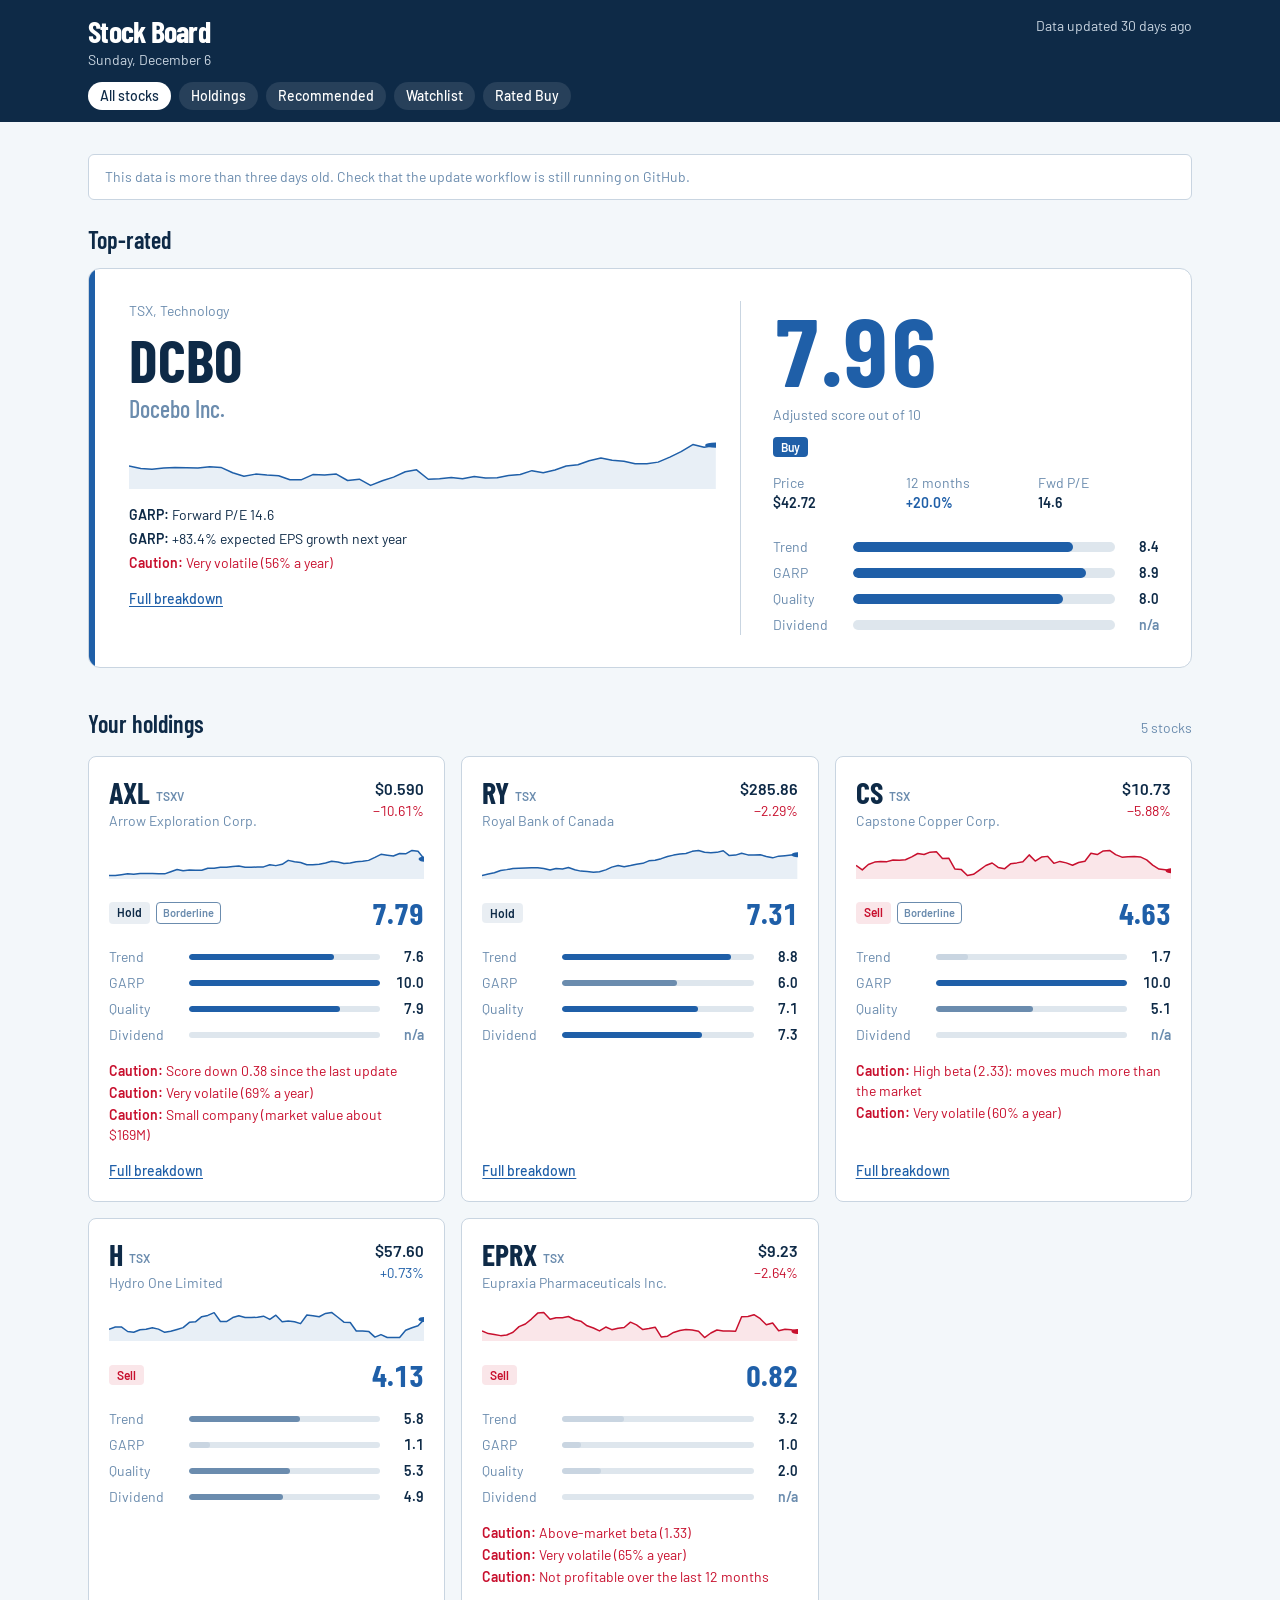
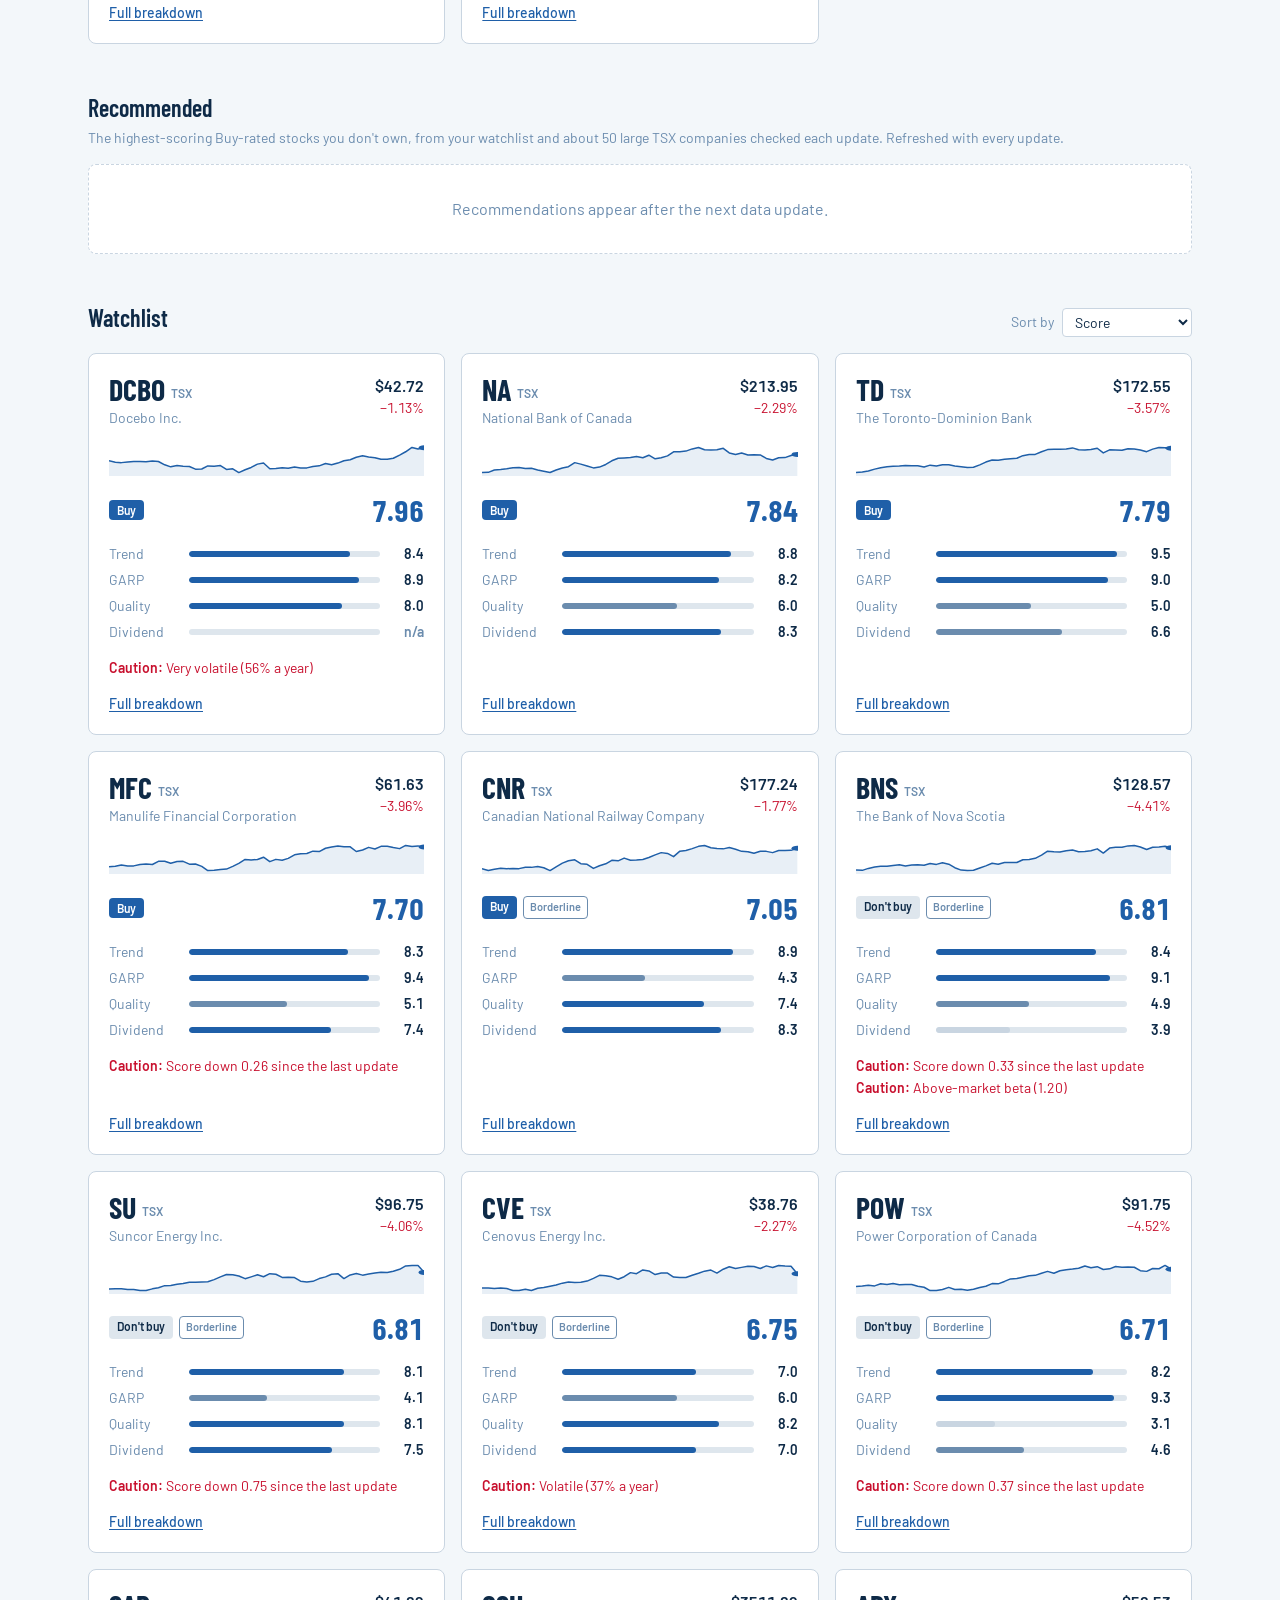
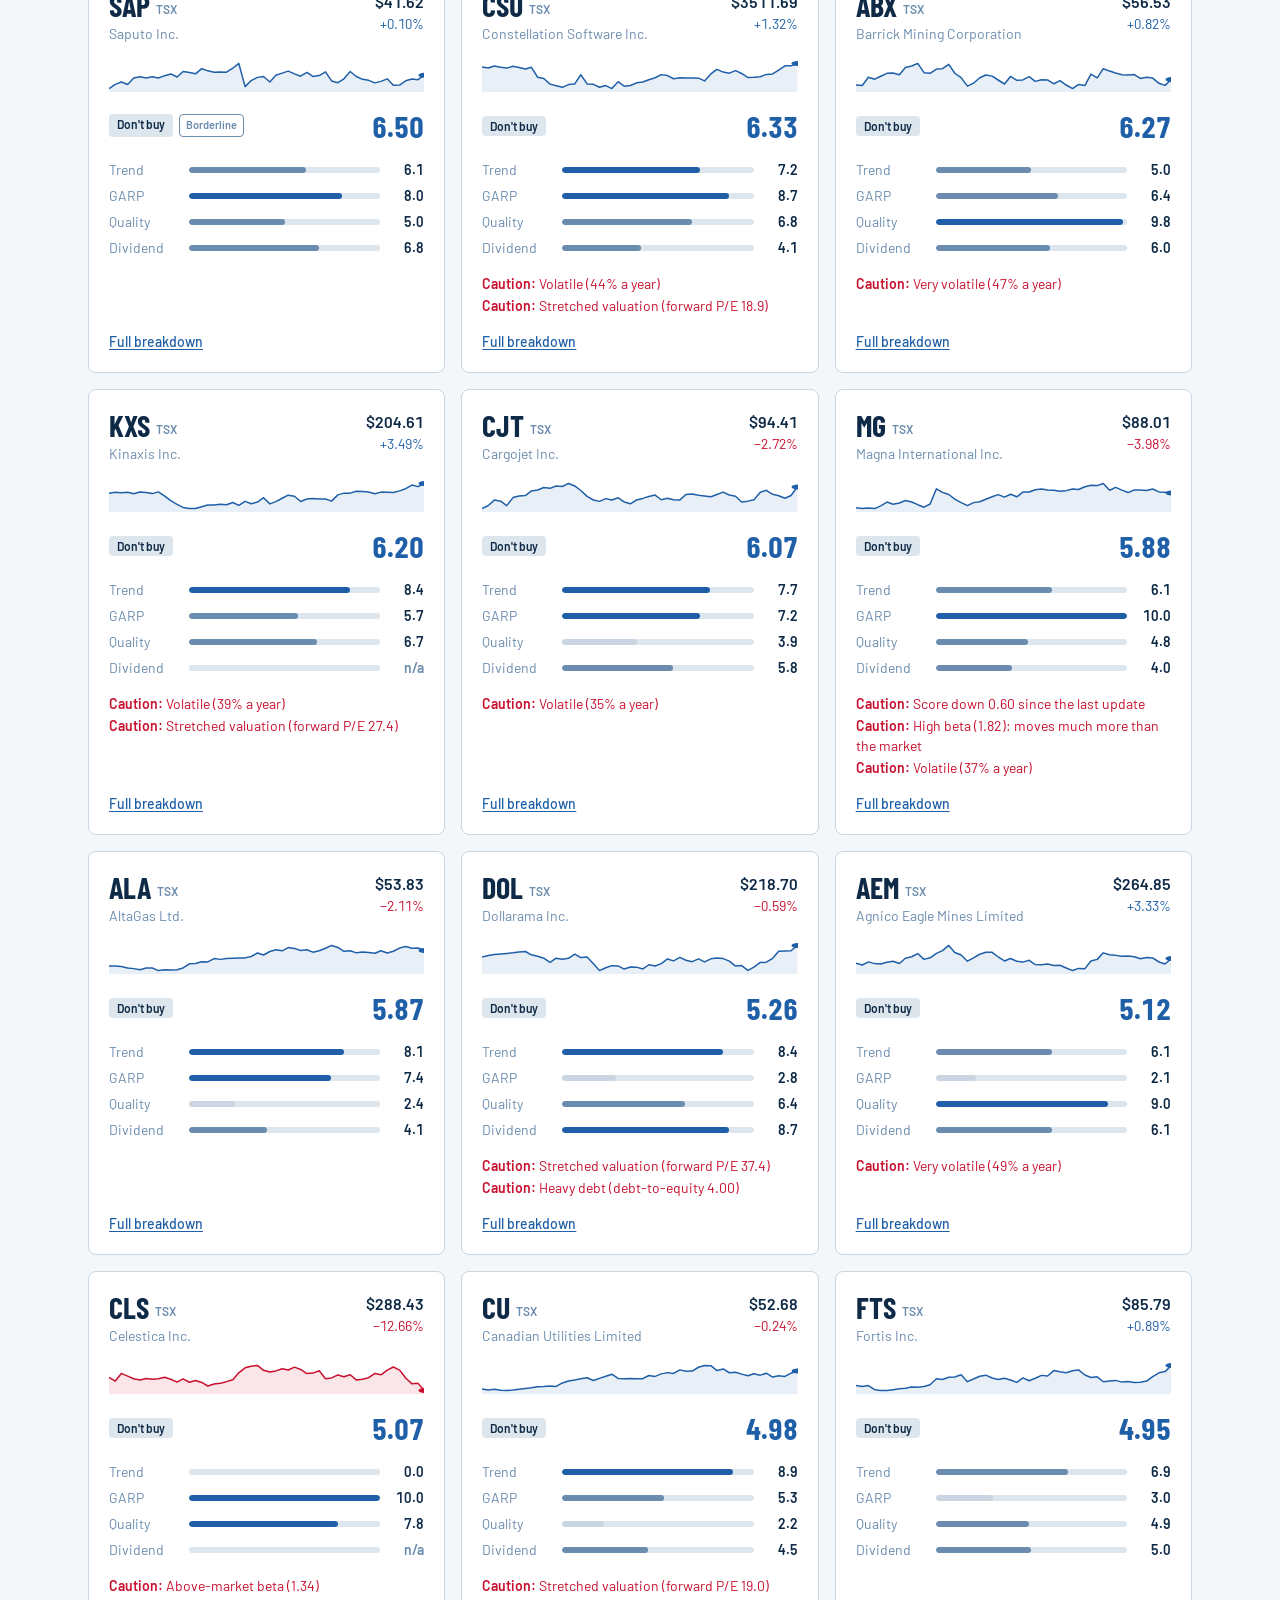
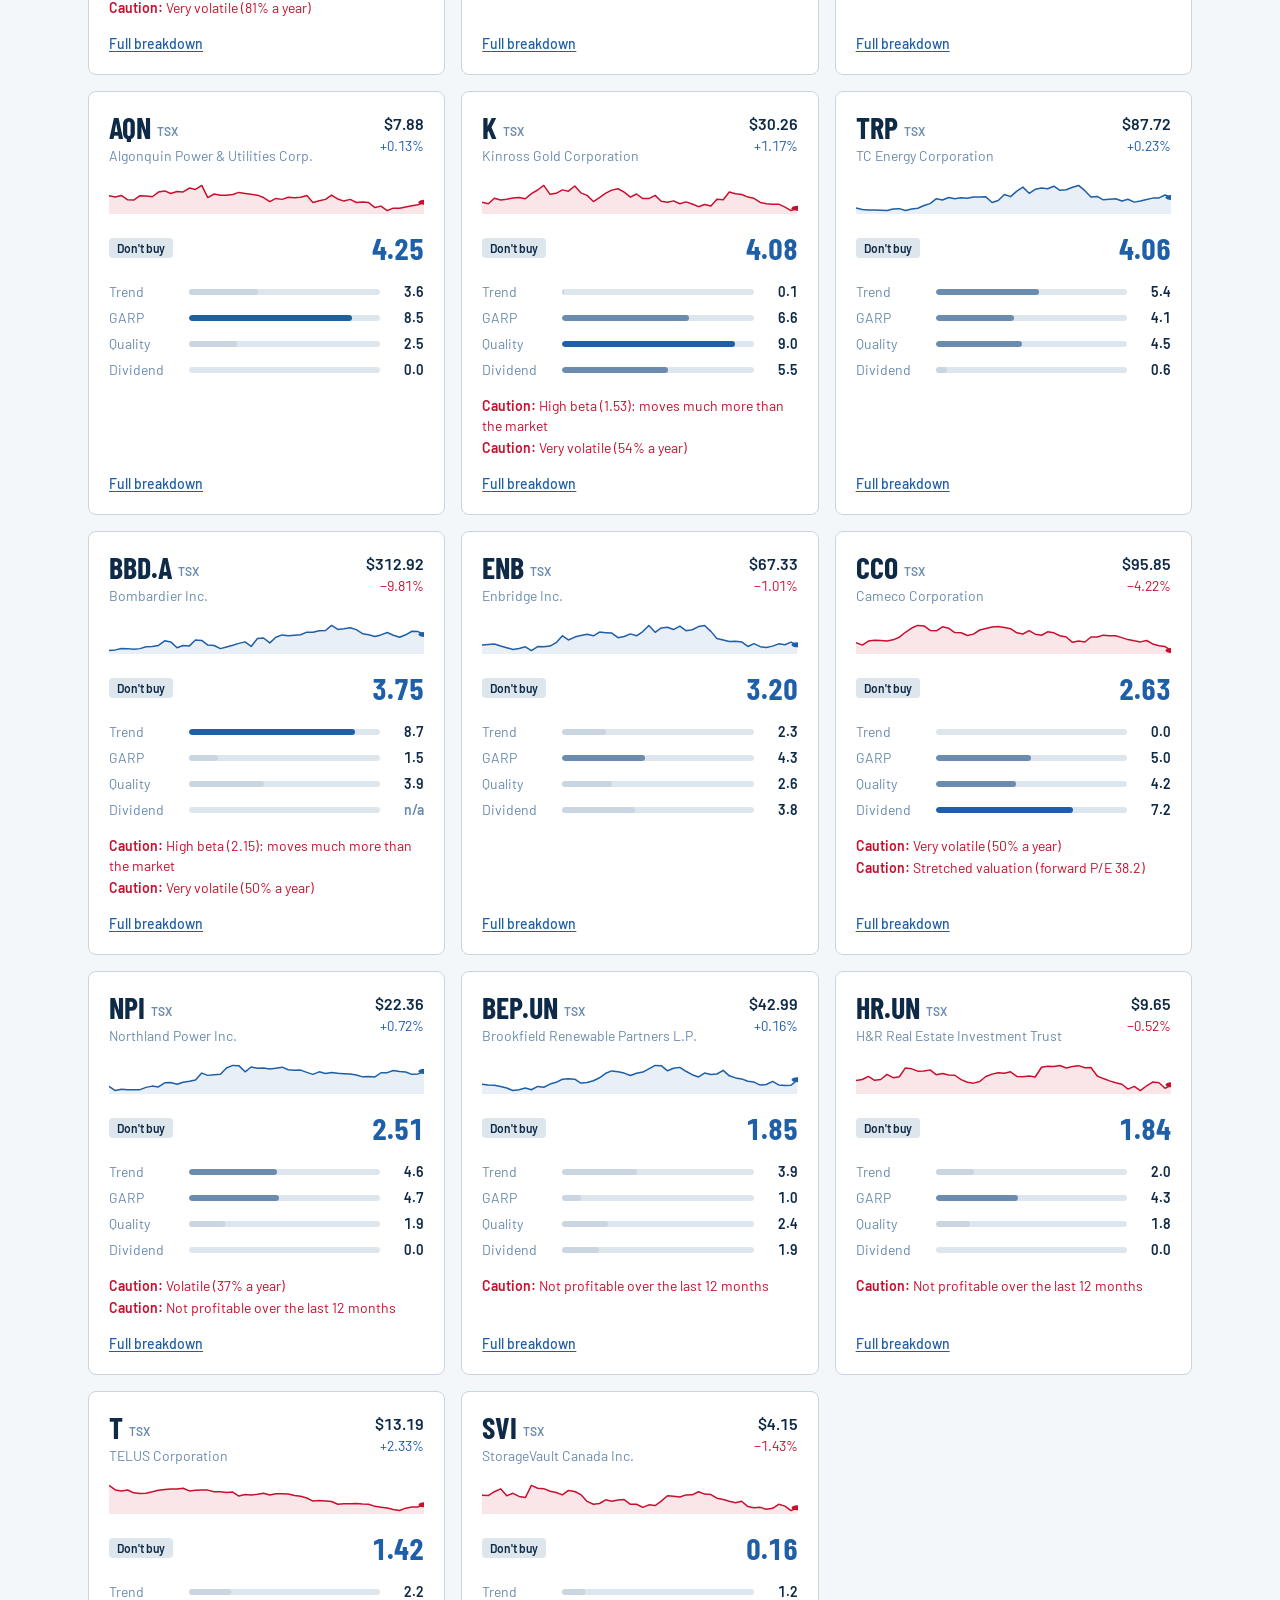
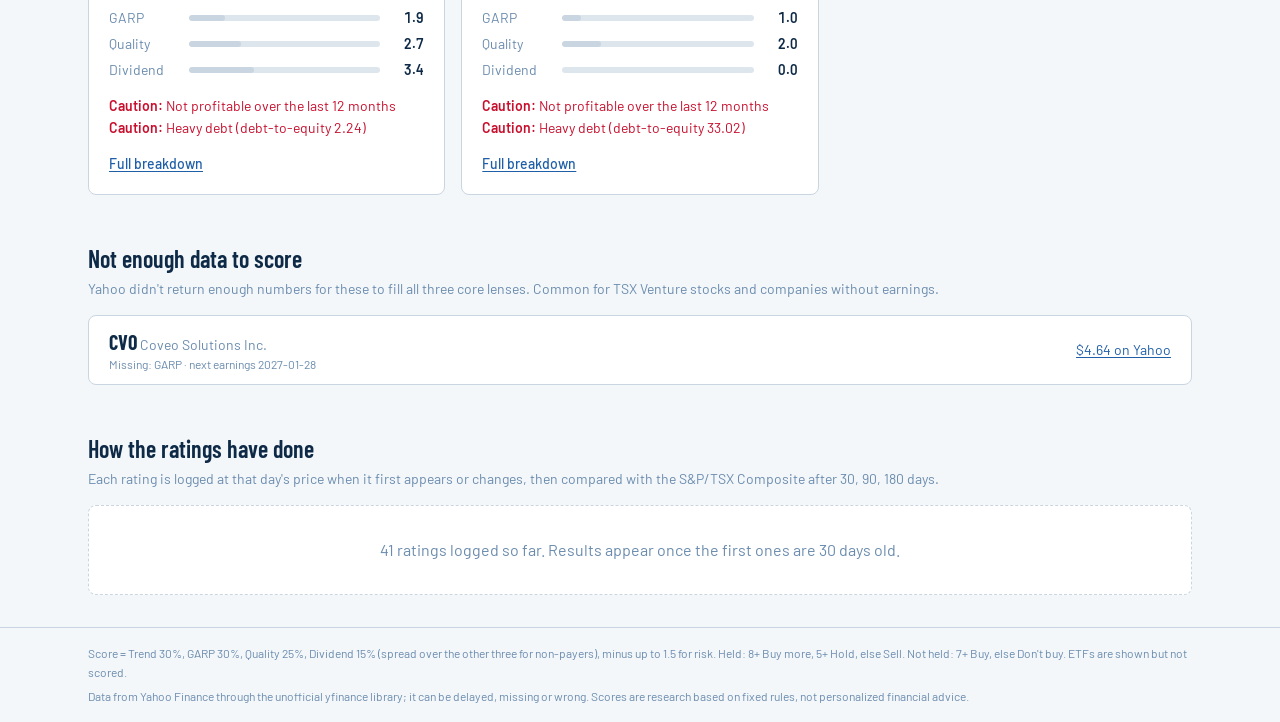
==== commit fb7f80a8: "Explain the empty Recommended section before the first update Co-Authored-By: Claude Opus 5.5 <norep" ====
--- a/stock-board/docs/index.html
+++ b/stock-board/docs/index.html
@@ -456,7 +456,8 @@
     + `${st.recommend_per_sector ? `, with at most ${st.recommend_per_sector} from any one sector` : ''}. Refreshed with every update.`;
   $('recs-grid').innerHTML = recs.length ? recs.map(renderCard).join('')
     : `<div class="sm:col-span-2 lg:col-span-3 rounded-lg border border-dashed border-line bg-white px-5 py-8 text-center text-muted">
-        Nothing you don't own is rated Buy right now. The next update will check again.</div>`;
+        ${data.recommended ? "Nothing you don't own is rated Buy right now. The next update will check again."
+          : 'Recommendations appear after the next data update.'}</div>`;
 }
 
 function render() {
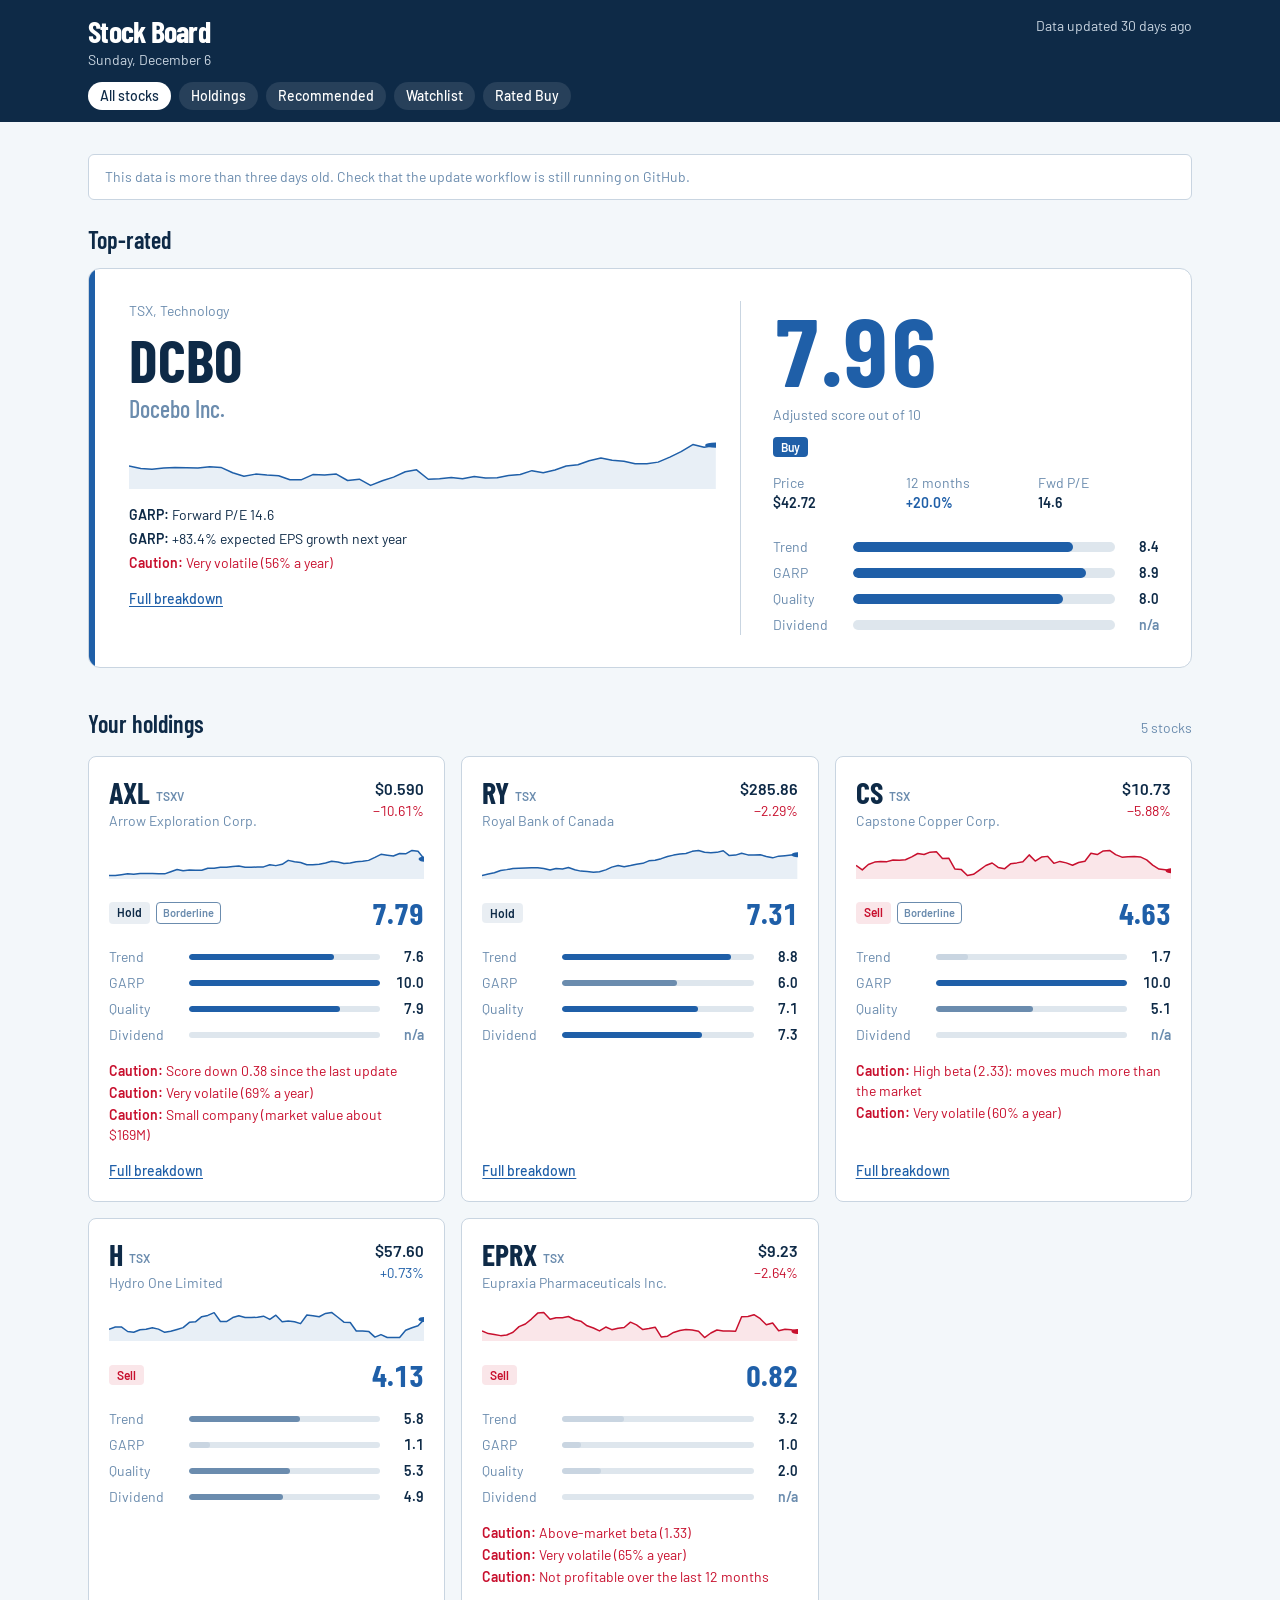
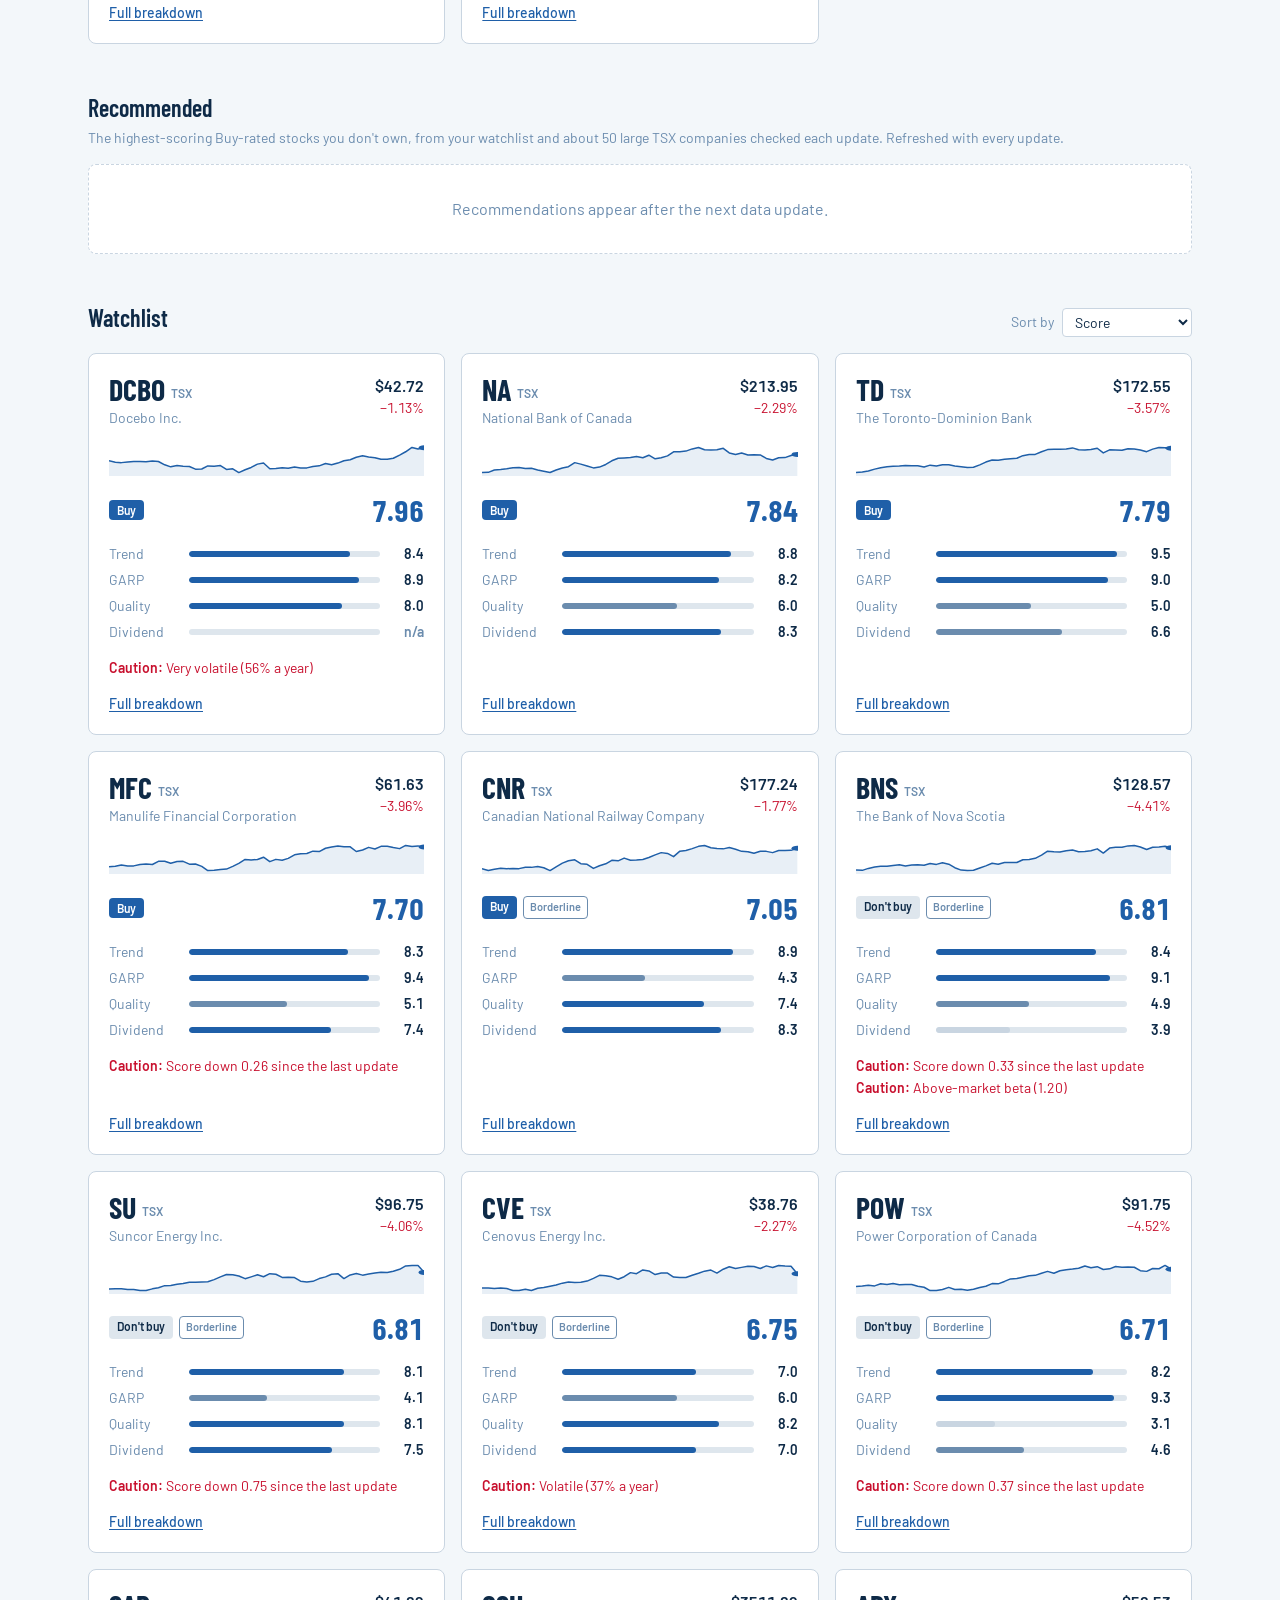
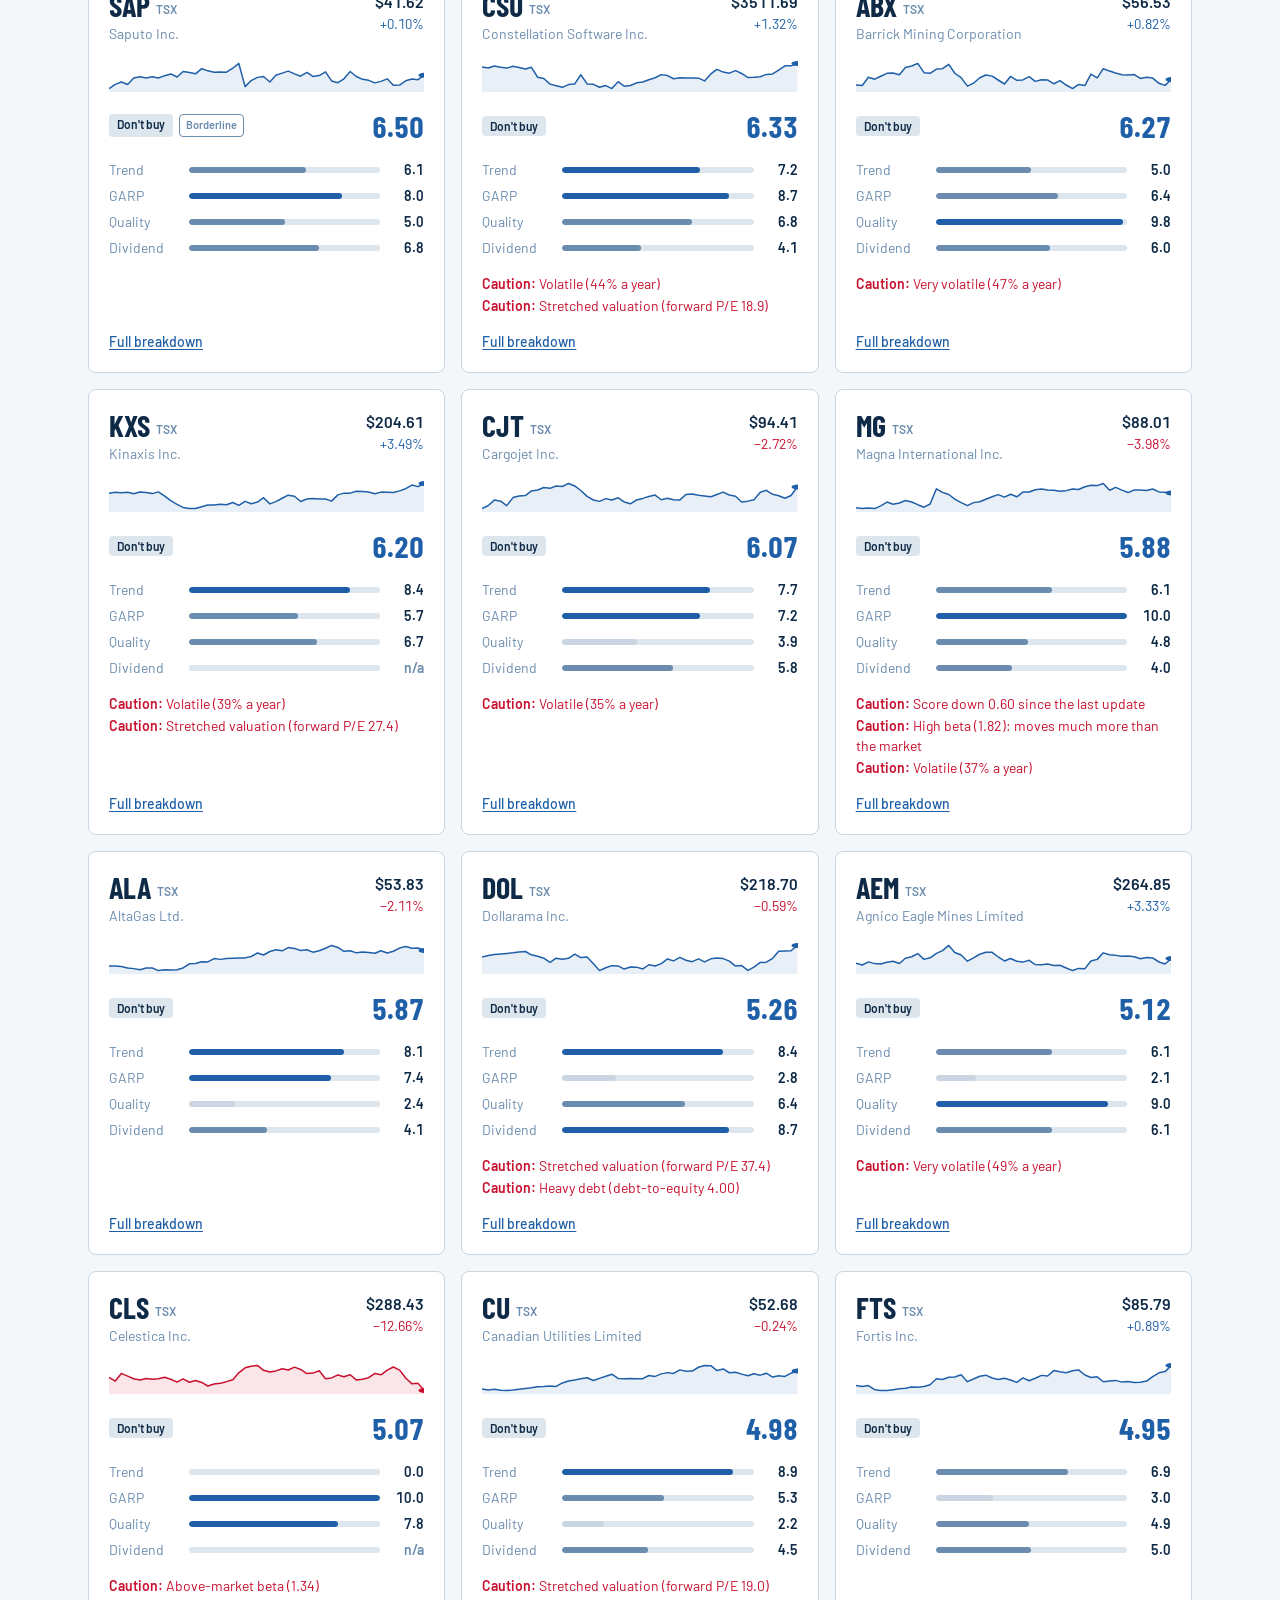
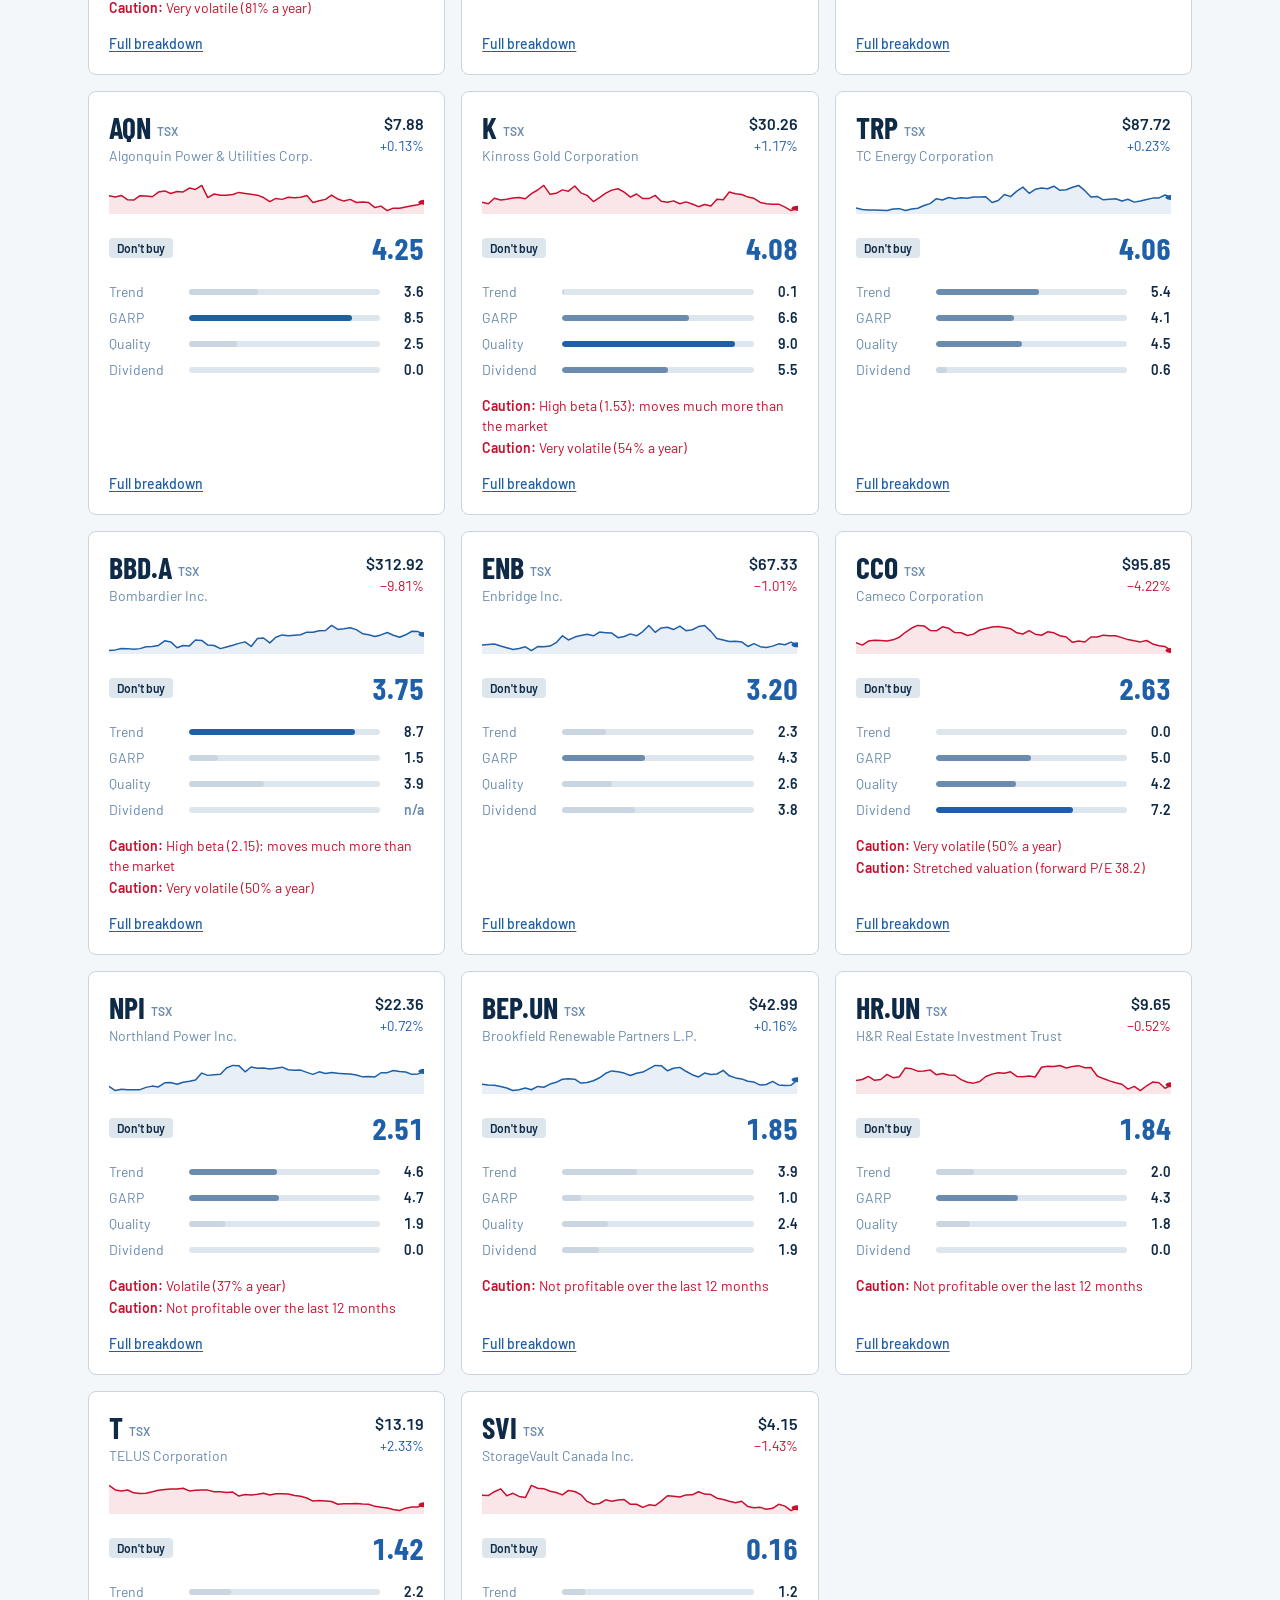
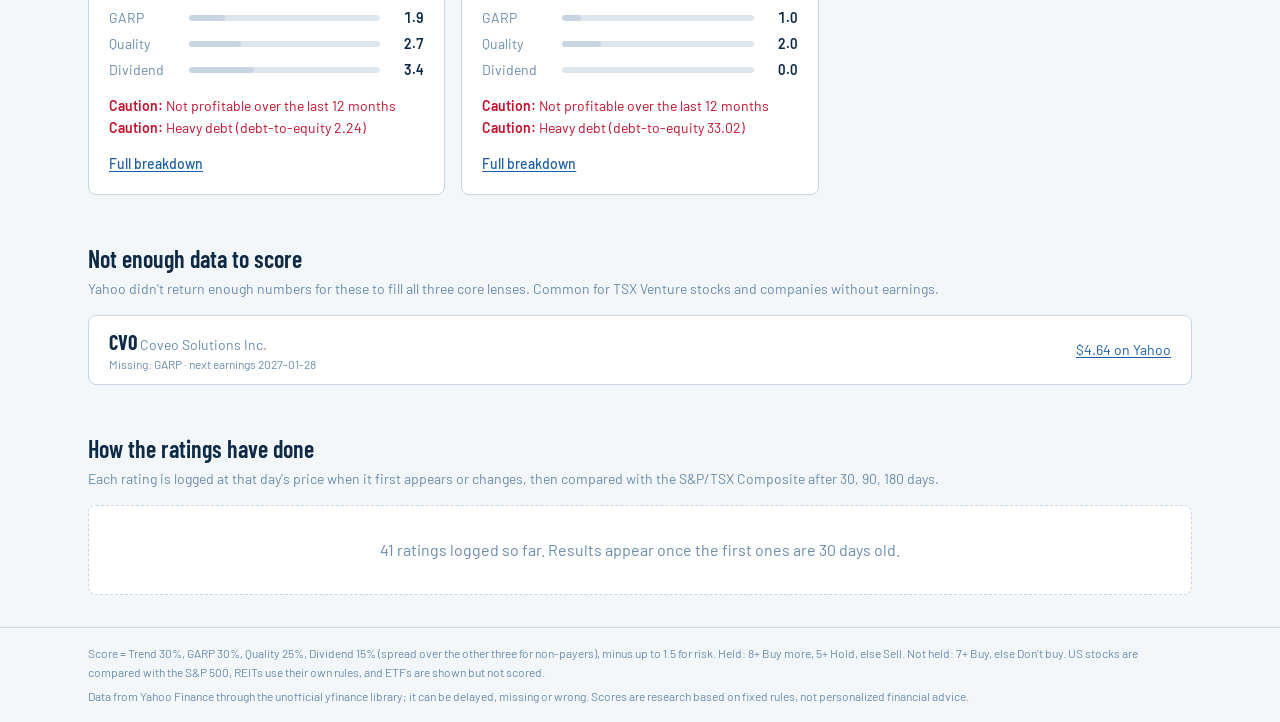
==== commit 556b4db2: "Model fixes: total-return grading, rating buffer, US benchmark, REIT rules - Grade calls on total re" ====
--- a/stock-board/docs/index.html
+++ b/stock-board/docs/index.html
@@ -281,7 +281,7 @@
     ['52-week range', m.low52 != null ? `${price(m.low52)} – ${price(m.high52)}` : '–'],
     ['12-month return', signedPct(m.return_12m)], ['Volatility (1 yr)', pct(m.volatility, 0)], ['Beta', num(m.beta, 2)],
     ['Market value', bigMoney(m.market_cap)], ['Forward P/E', num(m.forward_pe)], ['Trailing P/E', num(m.trailing_pe)],
-    ['PEG', num(m.peg, 2)], ['Expected EPS growth', signedPct(m.eps_growth_next)], ['Return on equity', pct(m.roe)],
+    ['PEG', num(m.peg, 2)], ['Price-to-book', num(m.price_to_book, 2)], ['Expected EPS growth', signedPct(m.eps_growth_next)], ['Return on equity', pct(m.roe)],
     ['Profit margin', pct(m.profit_margin)], ['Debt-to-equity', m.debt_to_equity == null ? '–' : (m.debt_to_equity / 100).toFixed(2)],
     ['Free cash flow yield', signedPct(m.fcf_yield)], ['Dividend yield', pct(m.dividend_yield, 2)],
     ['Payout ratio', pct(m.payout_ratio, 0)], ['Dividend growth (5 yr/yr)', signedPct(m.dividend_cagr_5y)],
@@ -313,6 +313,7 @@
       <div class="rounded-md bg-paper px-3 py-2 font-mono text-xs overflow-x-auto whitespace-nowrap">
         Weights ${esc(wtxt)} · Composite ${s.composite.toFixed(2)} · Risk −${s.risk_penalty.toFixed(2)} · Adjusted ${s.adjusted.toFixed(2)}</div>
       ${fc}
+      ${s.reit ? `<p class="text-xs text-muted">Scored with the REIT rules: Yahoo's earnings for REITs swing with property revaluations, so GARP uses price-to-book and revenue growth, and Quality uses operating margin and debt.</p>` : ''}
       ${s.cdr ? `<p class="text-xs text-muted">You hold the Canadian CDR (${esc(s.cdr)}). Yahoo has little company data for CDRs, so this is scored on the US shares; prices here are in ${esc(s.currency || 'USD')}.</p>` : ''}
       <div class="grid gap-5 sm:grid-cols-2">${LENSES.map(([k, l]) => `
         <div class="min-w-0">
@@ -353,7 +354,10 @@
   const calls = history?.calls || [];
   const horizons = data?.settings?.grade_after_days || [30, 90, 180];
   const benchName = data?.benchmark?.name || 'the benchmark';
-  $('results-sub').textContent = `Each rating is logged at that day's price when it first appears or changes, then compared with the ${benchName} after ${horizons.join(', ')} days.`;
+  const gb = data?.settings?.grade_benchmark_name || {};
+  $('results-sub').textContent = gb.CAD
+    ? `Each rating is logged when it first appears or changes. After ${horizons.join(', ')} days, the stock's total return (dividends included) is compared with the ${gb.CAD}${gb.USD ? `, or the ${gb.USD} for US stocks` : ''}.`
+    : `Each rating is logged at that day's price when it first appears or changes, then compared with the ${benchName} after ${horizons.join(', ')} days.`;
   const graded = calls.filter(c => Object.keys(c.results || {}).length);
   if (!graded.length) {
     $('results').innerHTML = `<div class="rounded-lg border border-dashed border-line bg-white px-5 py-8 text-center text-muted">
@@ -491,7 +495,8 @@
     $('method').textContent = `Score = Trend ${pct(w.trend, 0)}, GARP ${pct(w.garp, 0)}, Quality ${pct(w.quality, 0)}, Dividend ${pct(w.dividend, 0)} `
       + `(spread over the other three for non-payers), minus up to ${st.max_risk_penalty} for risk. `
       + `Held: ${st.held_buy_more}+ Buy more, ${st.held_hold}+ Hold, else Sell. Not held: ${st.watch_buy}+ Buy, else Don't buy. `
-      + `ETFs are shown but not scored.`;
+      + (st.rating_buffer ? `A rating only changes once the score clears the line by ${st.rating_buffer}. ` : '')
+      + `US stocks are compared with the S&P 500, REITs use their own rules, and ETFs are shown but not scored.`;
   }
   requestAnimationFrame(() => document.querySelectorAll('.bar-fill').forEach(b => { b.style.width = b.dataset.w; }));
 }
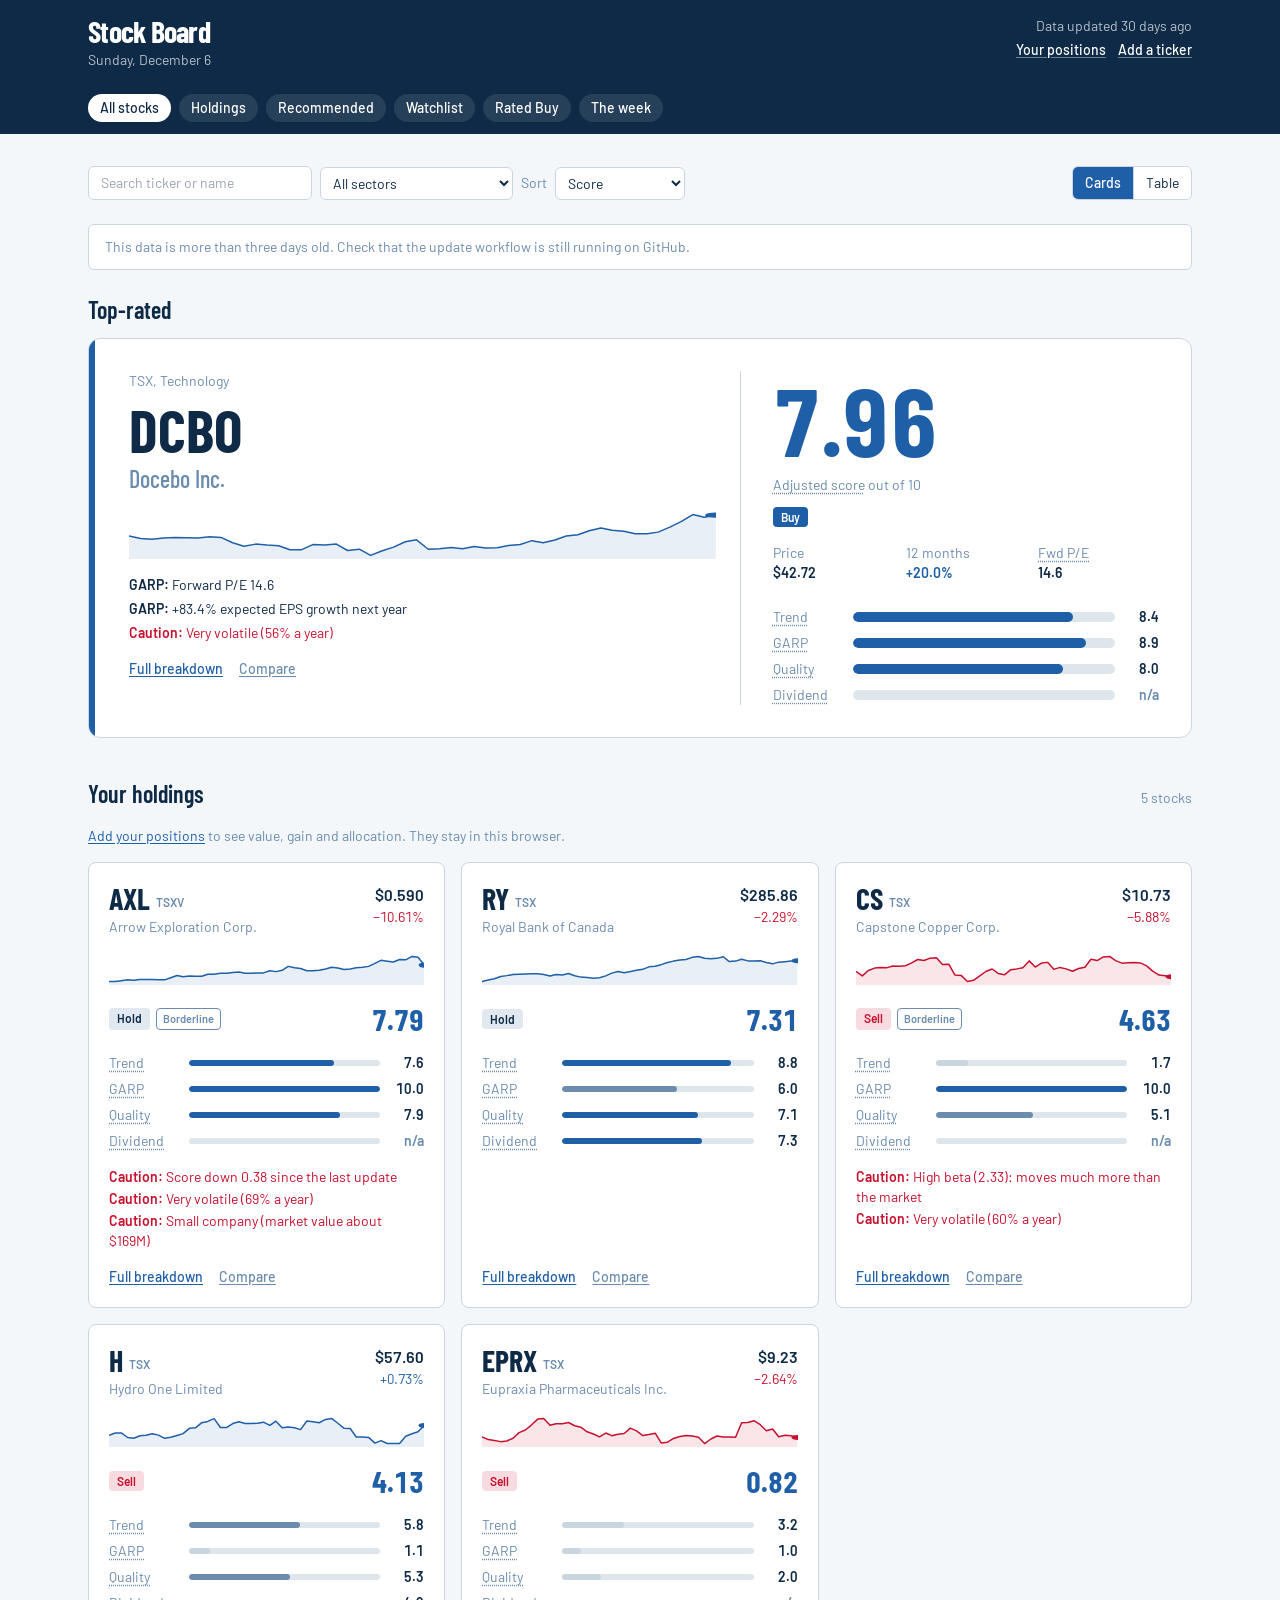
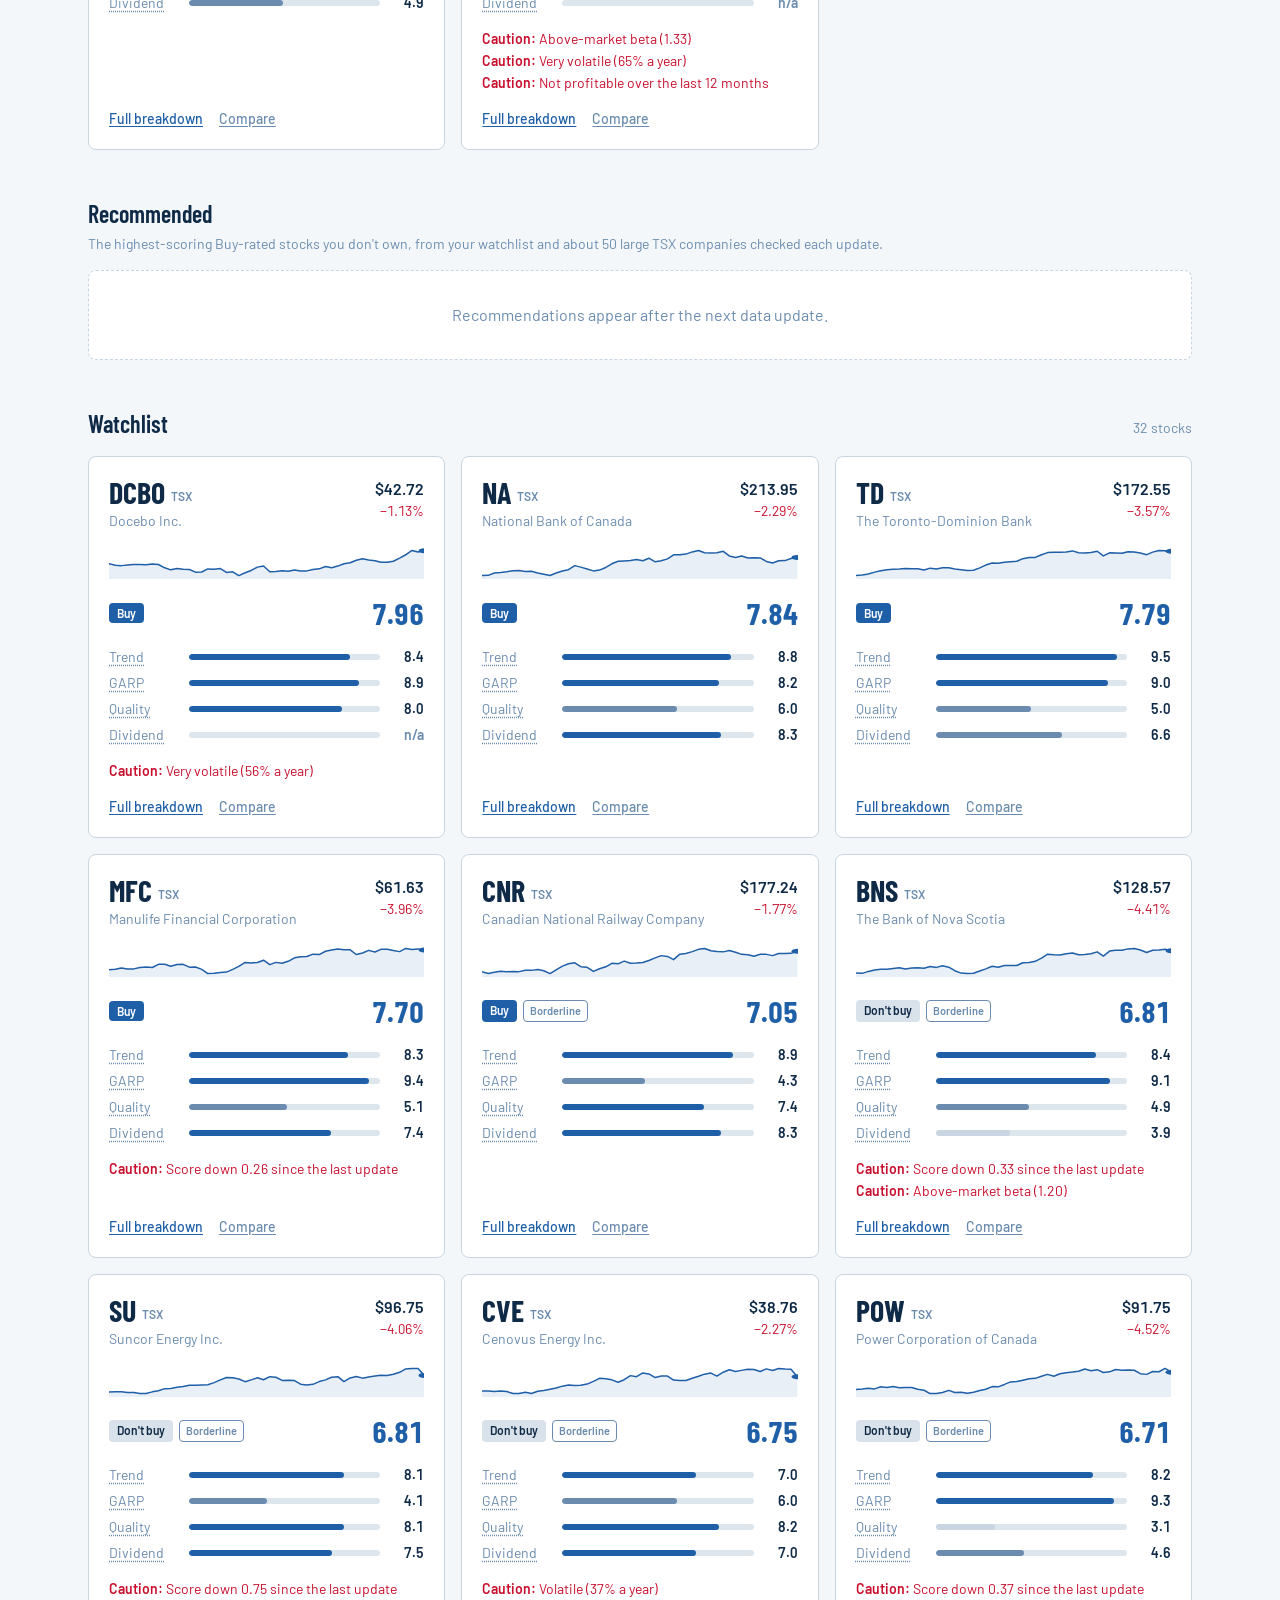
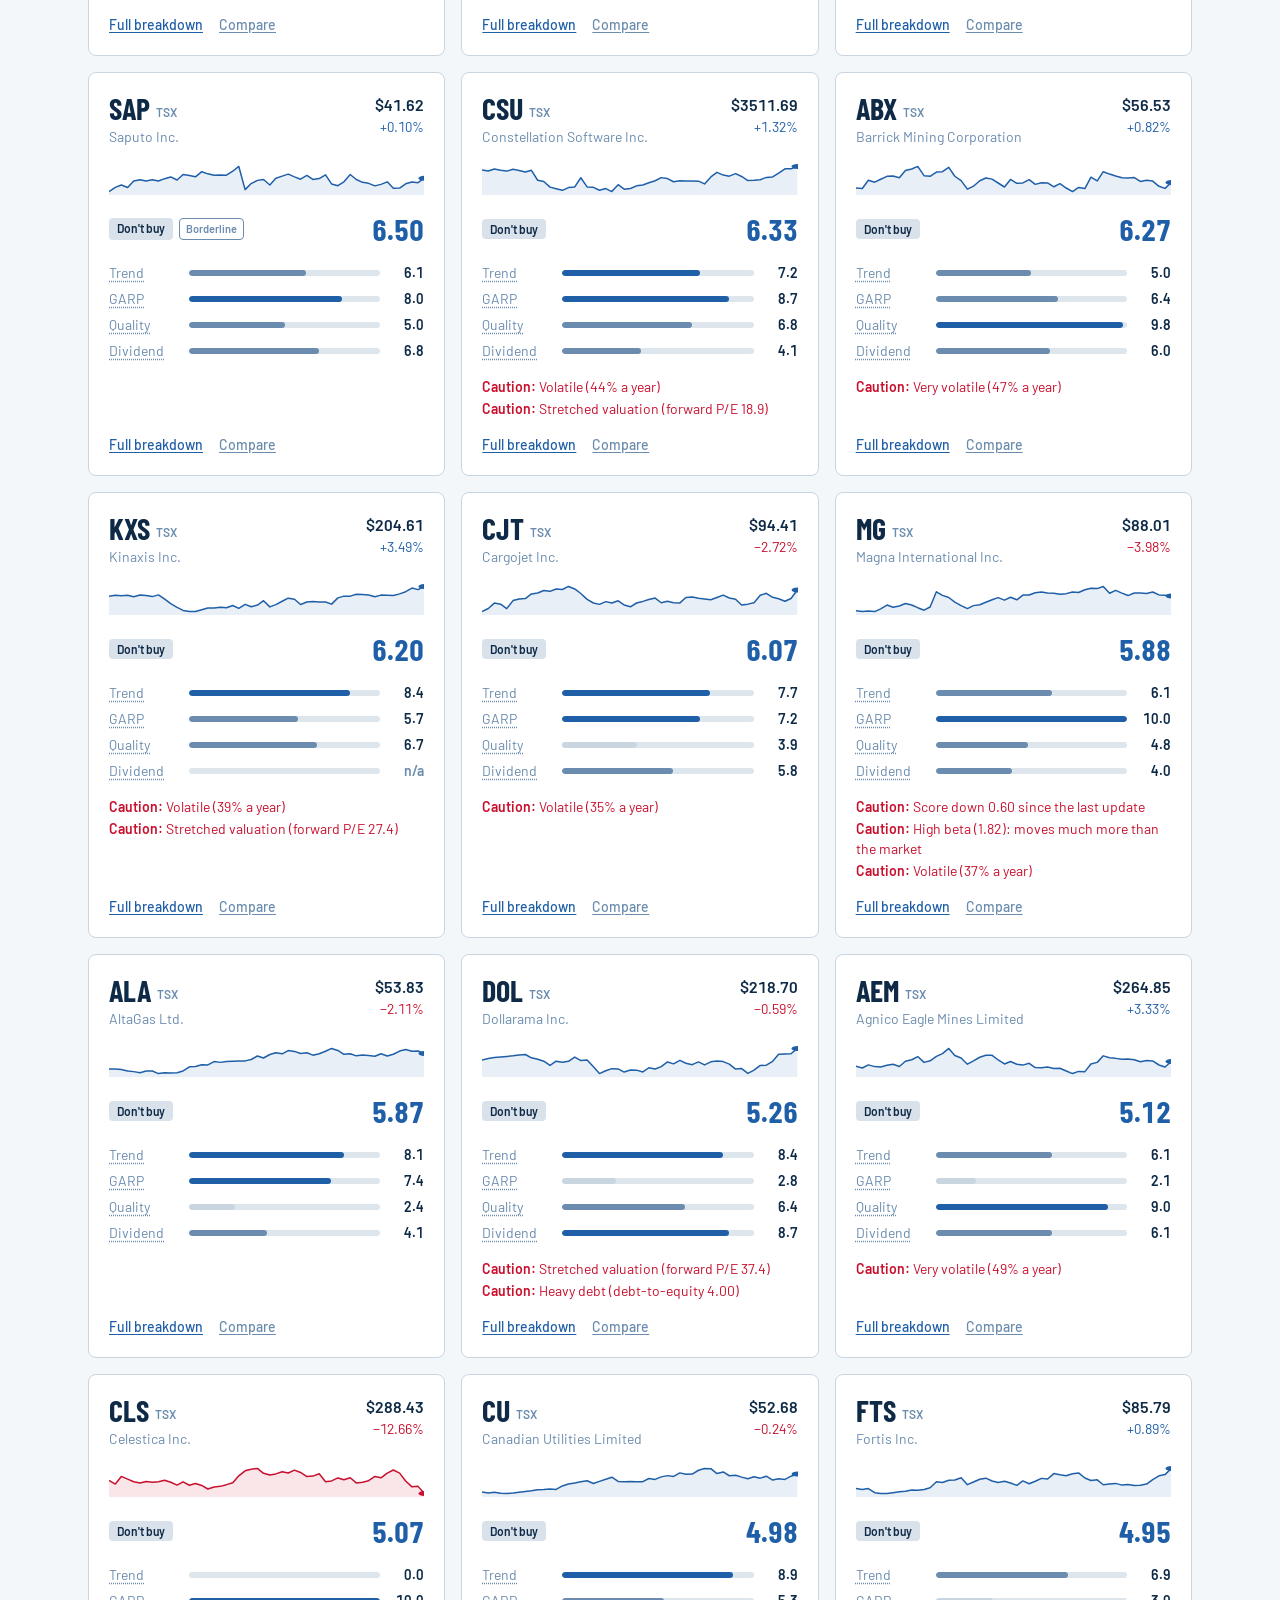
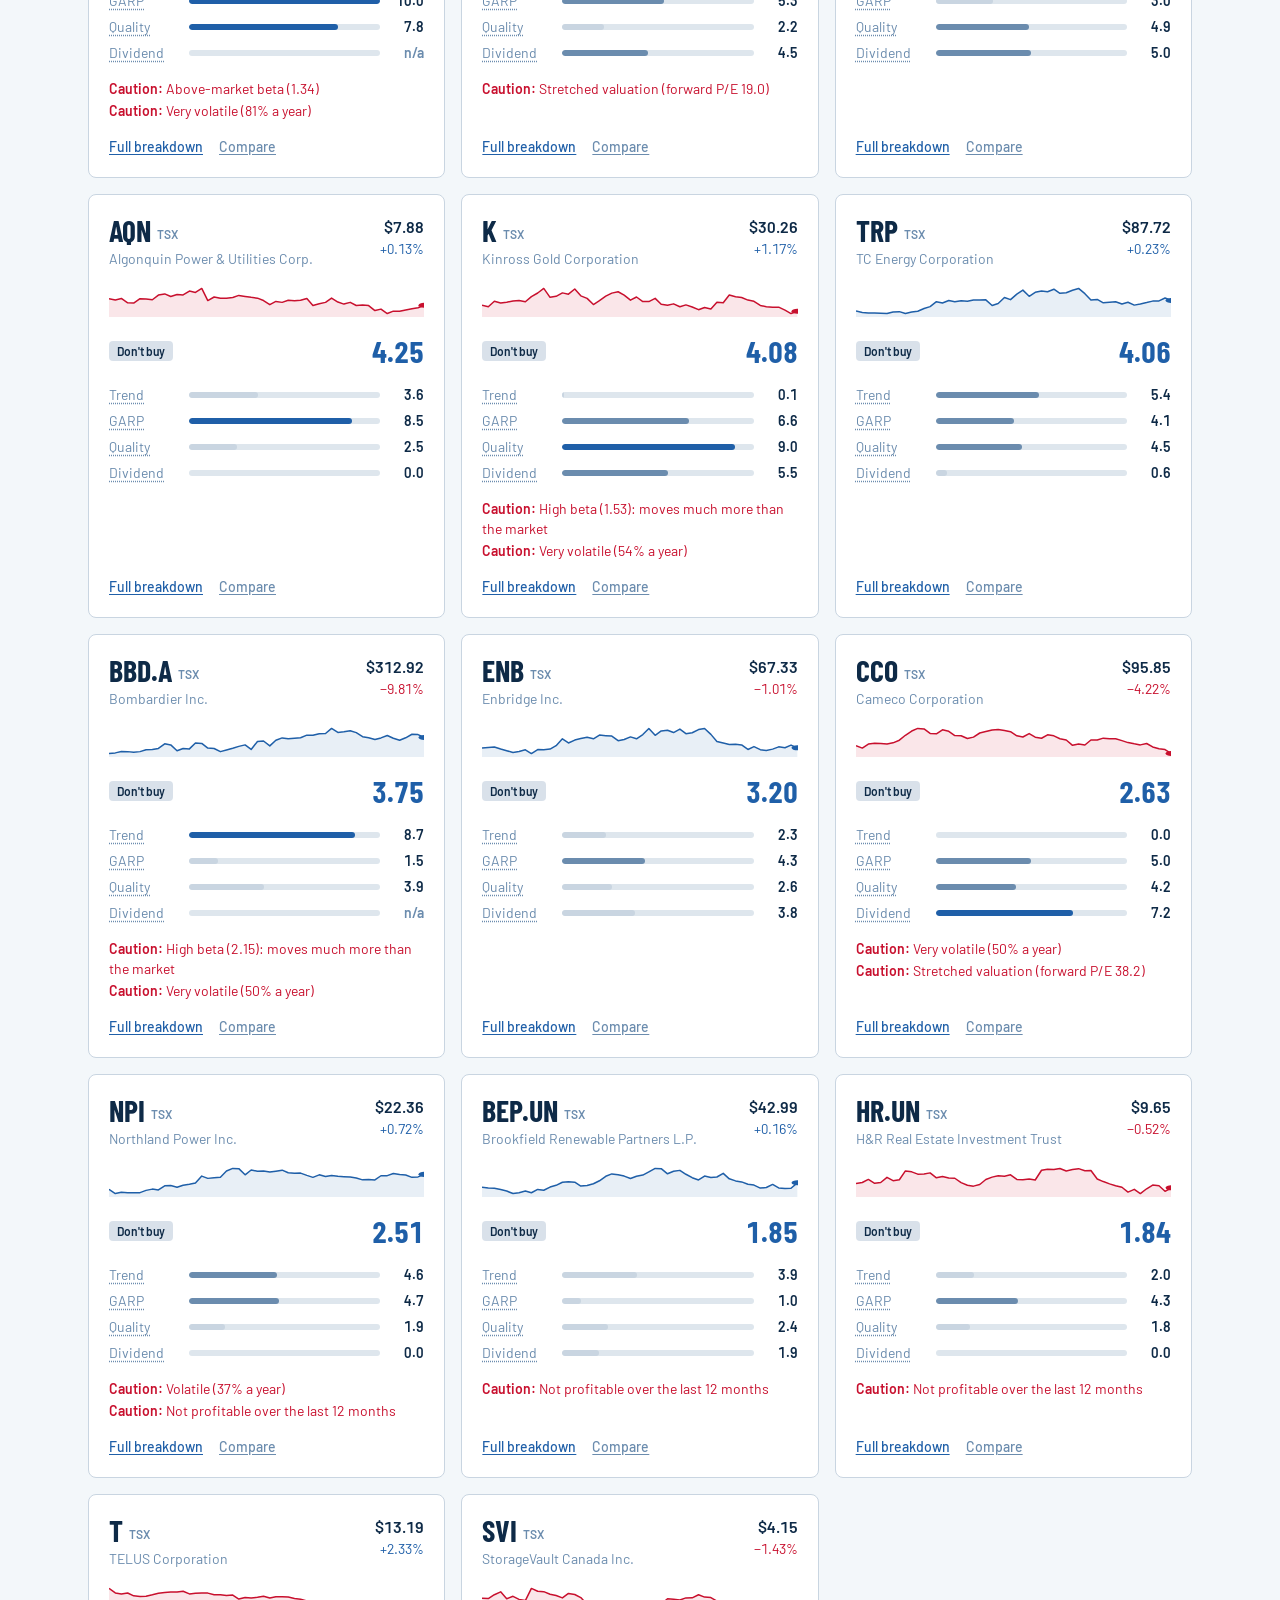
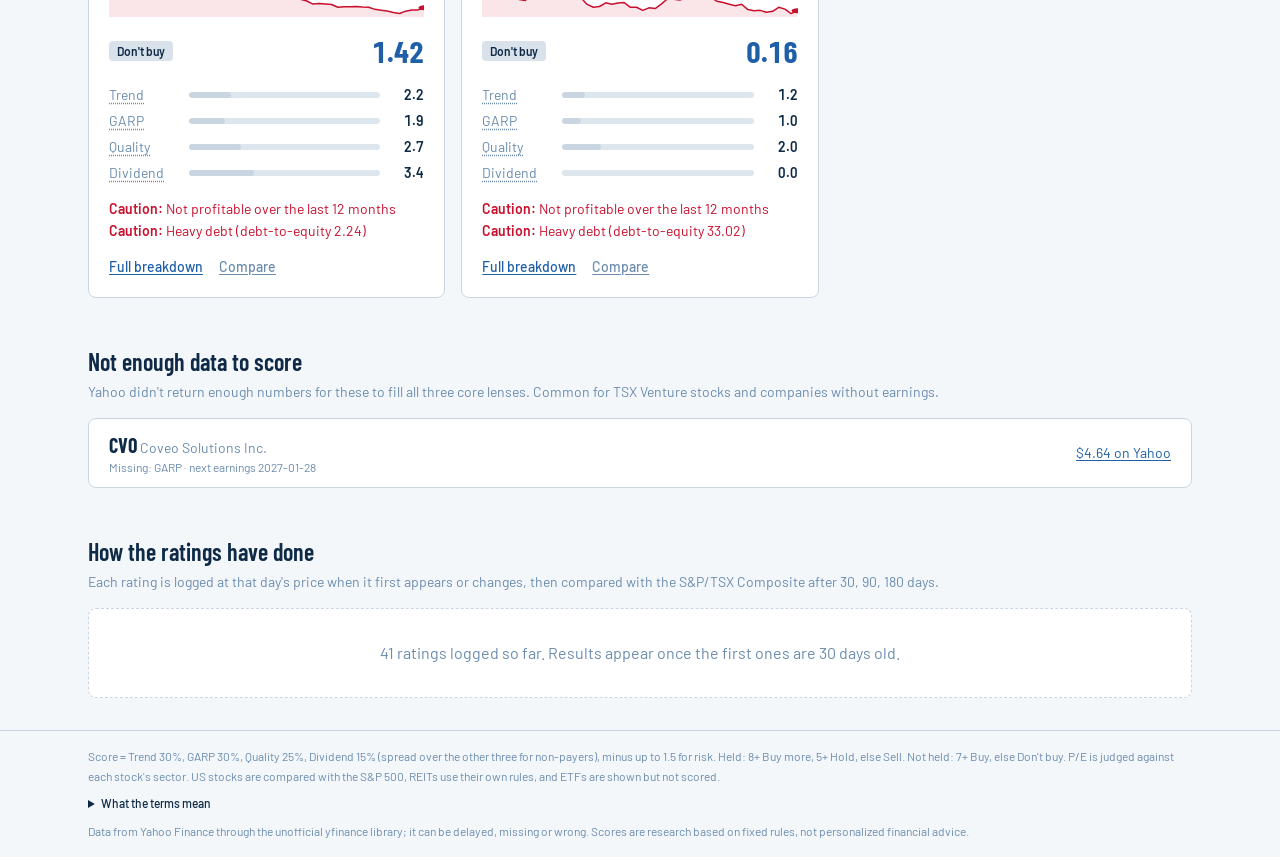
==== commit e5c0da8d: "Model upgrades, lighter Yahoo load, and a much richer dashboard Model: - GARP ranks P/E against the " ====
--- a/stock-board/docs/index.html
+++ b/stock-board/docs/index.html
@@ -4,7 +4,8 @@
   <meta charset="utf-8">
   <meta name="viewport" content="width=device-width, initial-scale=1">
   <meta name="robots" content="noindex">
-  <meta name="theme-color" content="#0E2A47">
+  <meta name="theme-color" content="#0E2A47" media="(prefers-color-scheme: light)">
+  <meta name="theme-color" content="#071220" media="(prefers-color-scheme: dark)">
   <title>Stock Board</title>
   <link rel="icon" href="data:image/svg+xml,<svg xmlns='http://www.w3.org/2000/svg' viewBox='0 0 32 32'><rect width='32' height='32' rx='7' fill='%230E2A47'/><polyline points='5,23 12,16 17,19 27,8' fill='none' stroke='%231F5FA8' stroke-width='3' stroke-linecap='round' stroke-linejoin='round'/><circle cx='27' cy='8' r='2.5' fill='%236B8CAE'/></svg>">
   <link rel="preconnect" href="https://fonts.googleapis.com">
@@ -14,34 +15,69 @@
 </head>
 <body class="bg-paper text-ink font-sans antialiased min-h-screen flex flex-col">
 
-  <header class="bg-ink text-white">
+  <header class="bg-head text-white">
     <div class="max-w-6xl mx-auto px-4 sm:px-6 pt-4 pb-3 flex items-start justify-between gap-4">
       <div>
         <h1 class="font-cond font-bold text-3xl leading-none tracking-tight">Stock Board</h1>
-        <p id="today" class="text-sm text-line mt-1"></p>
-      </div>
-      <div class="text-right">
-        <p id="updated" class="text-sm text-line"></p>
-        <a id="run-link" href="#" target="_blank" rel="noopener"
-           class="hidden mt-1 inline-block text-sm font-medium text-white underline underline-offset-2 decoration-white/40 hover:decoration-white">
-          Run an update</a>
+        <p id="today" class="text-sm text-white/70 mt-1"></p>
+      </div>
+      <div class="text-right text-sm">
+        <p id="updated" class="text-white/70"></p>
+        <div class="mt-1 flex flex-wrap justify-end gap-x-3 gap-y-1">
+          <button type="button" data-action="positions" class="font-medium underline underline-offset-2 decoration-white/40 hover:decoration-white">Your positions</button>
+          <button type="button" data-action="add" class="font-medium underline underline-offset-2 decoration-white/40 hover:decoration-white">Add a ticker</button>
+          <a id="run-link" href="#" target="_blank" rel="noopener"
+             class="hidden font-medium underline underline-offset-2 decoration-white/40 hover:decoration-white">Run an update</a>
+        </div>
       </div>
     </div>
+    <div id="market" class="max-w-6xl mx-auto px-4 sm:px-6 pb-3 flex gap-x-5 gap-y-1 flex-wrap text-sm text-white/80"></div>
     <nav id="filters" aria-label="Show"
          class="max-w-6xl mx-auto px-4 sm:px-6 pb-3 flex gap-2 overflow-x-auto"></nav>
   </header>
 
   <main class="flex-1 w-full max-w-6xl mx-auto px-4 sm:px-6 py-6 sm:py-8">
-    <div id="notice" class="hidden mb-6 rounded-md border border-line bg-white px-4 py-3 text-sm text-muted space-y-1"></div>
+    <div id="toolbar" class="mb-6 flex flex-wrap items-center gap-2 text-sm">
+      <label class="sr-only" for="search">Search</label>
+      <input id="search" type="search" placeholder="Search ticker or name" autocomplete="off"
+             class="w-full sm:w-56 rounded-md border border-line px-3 py-1.5">
+      <label class="sr-only" for="sector">Sector</label>
+      <select id="sector" class="rounded-md border border-line px-2 py-1.5"></select>
+      <label class="flex items-center gap-2 text-muted">Sort
+        <select id="sort" class="rounded-md border border-line px-2 py-1.5 text-ink">
+          <option value="score">Score</option>
+          <option value="trend">Trend</option>
+          <option value="garp">GARP</option>
+          <option value="quality">Quality</option>
+          <option value="dividend">Dividend</option>
+          <option value="day">Today's change</option>
+          <option value="week">This week</option>
+          <option value="symbol">Ticker</option>
+        </select>
+      </label>
+      <div class="ml-auto inline-flex rounded-md border border-line overflow-hidden" role="group" aria-label="Layout">
+        <button type="button" data-layout="cards" class="px-3 py-1.5">Cards</button>
+        <button type="button" data-layout="table" class="px-3 py-1.5 border-l border-line">Table</button>
+      </div>
+    </div>
+
+    <div id="notice" class="hidden mb-6 rounded-md border border-line bg-card px-4 py-3 text-sm text-muted space-y-1"></div>
+
+    <section id="changes" aria-label="What changed" class="hidden mb-6"></section>
+    <section id="events" aria-labelledby="events-heading" class="hidden mb-8"></section>
+
+    <section id="digest" aria-labelledby="digest-heading" class="hidden mb-12"></section>
 
     <section id="featured" aria-label="Top-rated stock" class="mb-10"></section>
 
     <section id="holdings" aria-labelledby="holdings-heading" class="mb-12">
-      <div class="flex items-baseline justify-between mb-4">
+      <div class="flex flex-wrap items-baseline justify-between gap-2 mb-4">
         <h2 id="holdings-heading" class="font-cond font-semibold text-2xl">Your holdings</h2>
         <p id="holdings-count" class="text-sm text-muted"></p>
       </div>
-      <div id="holdings-grid" class="grid grid-cols-1 gap-4 sm:grid-cols-2 lg:grid-cols-3"></div>
+      <div id="positions-summary"></div>
+      <div id="holdings-grid"></div>
+      <div id="exposure"></div>
     </section>
 
     <section id="recommended" aria-labelledby="recs-heading" class="hidden mb-12">
@@ -50,48 +86,53 @@
         <p id="recs-count" class="text-sm text-muted"></p>
       </div>
       <p id="recs-sub" class="text-sm text-muted mb-4"></p>
-      <div id="recs-grid" class="grid grid-cols-1 gap-4 sm:grid-cols-2 lg:grid-cols-3"></div>
+      <div id="recs-grid"></div>
     </section>
 
     <section id="watchlist" aria-labelledby="watch-heading" class="mb-12">
       <div class="flex flex-wrap items-baseline justify-between gap-2 mb-4">
         <h2 id="watch-heading" class="font-cond font-semibold text-2xl">Watchlist</h2>
-        <label class="text-sm text-muted flex items-center gap-2">Sort by
-          <select id="sort" class="rounded border border-line bg-white px-2 py-1 text-ink text-sm">
-            <option value="score">Score</option>
-            <option value="trend">Trend</option>
-            <option value="garp">GARP</option>
-            <option value="quality">Quality</option>
-            <option value="dividend">Dividend</option>
-            <option value="day">Today's change</option>
-            <option value="symbol">Ticker</option>
-          </select>
-        </label>
-      </div>
-      <div id="watch-grid" class="grid grid-cols-1 gap-4 sm:grid-cols-2 lg:grid-cols-3"></div>
+        <p id="watch-count" class="text-sm text-muted"></p>
+      </div>
+      <div id="watch-grid"></div>
     </section>
 
     <section id="unscored" aria-labelledby="unscored-heading" class="hidden mb-12">
       <h2 id="unscored-heading" class="font-cond font-semibold text-2xl mb-1">Not enough data to score</h2>
       <p class="text-sm text-muted mb-4">Yahoo didn't return enough numbers for these to fill all three core lenses. Common for TSX Venture stocks and companies without earnings.</p>
-      <ul id="unscored-list" class="rounded-lg bg-white border border-line divide-y divide-line"></ul>
+      <ul id="unscored-list" class="rounded-lg bg-card border border-line divide-y divide-line"></ul>
     </section>
 
-    <section aria-labelledby="results-heading">
+    <section id="results-section" aria-labelledby="results-heading">
       <h2 id="results-heading" class="font-cond font-semibold text-2xl mb-1">How the ratings have done</h2>
       <p id="results-sub" class="text-sm text-muted mb-4"></p>
       <div id="results"></div>
     </section>
   </main>
 
+  <div id="compare-tray" class="hidden fixed inset-x-0 bottom-0 z-20 border-t border-line bg-card">
+    <div class="max-w-6xl mx-auto px-4 sm:px-6 py-3 flex flex-wrap items-center gap-3 text-sm">
+      <span id="compare-list" class="font-medium"></span>
+      <span id="compare-hint" class="text-muted"></span>
+      <div class="ml-auto flex gap-2">
+        <button type="button" data-action="compare-clear" class="rounded-md border border-line px-3 py-1.5">Clear</button>
+        <button type="button" data-action="compare-open" class="rounded-md bg-accent text-onaccent px-3 py-1.5 font-medium">Compare</button>
+      </div>
+    </div>
+  </div>
+
   <dialog id="detail" aria-labelledby="detail-title"
-          class="w-[min(44rem,calc(100vw-2rem))] max-h-[calc(100vh-2rem)] rounded-xl border border-line bg-white p-0 text-ink shadow-xl backdrop:bg-ink/50">
+          class="w-[min(48rem,calc(100vw-2rem))] max-h-[calc(100vh-2rem)] rounded-xl border border-line bg-card p-0 text-ink shadow-xl backdrop:bg-black/60">
     <div id="detail-body"></div>
   </dialog>
 
   <footer class="border-t border-line">
-    <div class="max-w-6xl mx-auto px-4 sm:px-6 py-4 text-xs text-muted leading-relaxed space-y-1">
+    <div class="max-w-6xl mx-auto px-4 sm:px-6 py-4 text-xs text-muted leading-relaxed space-y-2">
       <p id="method"></p>
+      <details>
+        <summary class="cursor-pointer font-medium text-ink">What the terms mean</summary>
+        <dl id="glossary" class="mt-2 grid gap-x-6 gap-y-1 sm:grid-cols-2"></dl>
+      </details>
       <p>Data from Yahoo Finance through the unofficial yfinance library; it can be delayed, missing or wrong.
         Scores are research based on fixed rules, not personalized financial advice.</p>
     </div>
@@ -101,8 +142,40 @@
 // ---------- Settings ----------
 const RECENT_CALLS = 10;          // rating changes listed under the results table
 const RECHECK_MINUTES = 10;       // re-read the data while the tab is open
+const EVENT_DAYS = 14;            // how far ahead "Coming up" looks
 const WORKFLOW_FILE = 'main.yml'; // the update workflow's file name in .github/workflows
+const CONFIG_PATH = 'stock-board/pipeline/config.py';   // where the watchlist lives in the repo
+const POSITIONS_KEY = 'stockboard.positions.v1';        // browser storage only
 const LENSES = [['trend', 'Trend'], ['garp', 'GARP'], ['quality', 'Quality'], ['dividend', 'Dividend']];
+
+// Plain-language explanations, shown as tooltips and in the footer
+const GLOSSARY = {
+  'Trend': 'Is the price heading up? Compares the price with its 50- and 200-day averages and the index over the past year.',
+  'GARP': 'Growth at a reasonable price: is the stock cheap for how fast its earnings are expected to grow?',
+  'Quality': 'How solid the business is: return on equity, profit margin, debt and how steadily earnings have grown.',
+  'Dividend': 'How well the dividend grows and how safely it is covered. "n/a" means the company pays none.',
+  'Adjusted score': 'The four lenses blended by their weights, minus up to 1.5 points for risk flags. Out of 10.',
+  'Borderline': 'The score is within 0.5 of the line between two ratings, so a small move could change it.',
+  'PEG': 'P/E divided by expected earnings growth. Under 1 means cheap for its growth; over 2 is pricey.',
+  'Forward P/E': 'Share price divided by next year\'s expected earnings per share. Lower is cheaper.',
+  'Trailing P/E': 'Share price divided by the last 12 months of earnings per share.',
+  'Price-to-book': 'Share price divided by the accounting value of what the company owns, per share. Used for REITs.',
+  'Return on equity': 'Profit as a share of the money shareholders have in the business. 15%+ is strong.',
+  'Profit margin': 'How much of each dollar of sales is left as profit.',
+  'Debt-to-equity': 'Debt compared with shareholders\' money. Under 1 is comfortable for most companies.',
+  'Free cash flow yield': 'Cash the business produces after investment, as a share of its market value.',
+  'Payout ratio': 'Share of earnings paid out as dividends. Under 70% usually leaves room to grow it.',
+  'Cash payout': 'Dividends as a share of operating cash flow. Used for pipelines and utilities.',
+  'Beta': 'How much the stock moves with the market. 1 moves with it; 1.5 moves 50% more.',
+  'Volatility': 'How much the price swings in a typical year.',
+  'Drawdown': 'How far the price is below its high of the past year.',
+  'Dividend yield': 'Yearly dividend divided by the share price.',
+  'Ex-dividend': 'The first day buying the shares no longer gets you the next dividend. Own them before this date.',
+  'Market value': 'Share price times the number of shares: what the whole company is worth on the market.',
+  'Analyst target': 'The average 12-month price target from analysts who cover the stock.',
+  'Expense ratio': 'The yearly fee an ETF charges, as a share of what you have in it.',
+  'CDR': 'Canadian Depositary Receipt: a Canadian-dollar share of a US company, hedged for the exchange rate.',
+};
 
 // ---------- Helpers ----------
 const $ = id => document.getElementById(id);
@@ -114,19 +187,29 @@
 const pct = (x, d = 1) => x == null ? '–' : `${(x * 100).toFixed(d)}%`;
 const signedPct = (x, d = 1) => x == null ? '–' : `${x >= 0 ? '+' : '−'}${(Math.abs(x) * 100).toFixed(d)}%`;
 const num = (x, d = 1) => x == null ? '–' : x.toFixed(d);
-const price = x => x == null ? '–' : `$${x >= 100 ? x.toFixed(2) : x >= 1 ? x.toFixed(2) : x.toFixed(3)}`;
+const price = x => x == null ? '–' : `$${x >= 1 ? x.toFixed(2) : x.toFixed(3)}`;
+const money = x => x == null ? '–' : `${x < 0 ? '−' : ''}$${Math.abs(x).toLocaleString(undefined, { minimumFractionDigits: 2, maximumFractionDigits: 2 })}`;
+const signedMoney = x => x == null ? '–' : `${x >= 0 ? '+' : '−'}$${Math.abs(x).toLocaleString(undefined, { minimumFractionDigits: 2, maximumFractionDigits: 2 })}`;
 const score = x => x == null ? 'n/a' : x.toFixed(1);
 const tone = n => n > 0 ? 'text-accent' : n < 0 ? 'text-down' : '';
 const shortDate = iso => new Date(iso).toLocaleDateString([], { month: 'short', day: 'numeric', year: 'numeric' });
+const dayLabel = d => new Date(d + 'T12:00:00').toLocaleDateString([], { weekday: 'short', month: 'short', day: 'numeric' });
 const bigMoney = x => x == null ? '–' : x >= 1e9 ? `$${(x / 1e9).toFixed(1)}B` : `$${(x / 1e6).toFixed(0)}M`;
+const term = (label, key = label) => GLOSSARY[key] ? `<span class="term" title="${esc(GLOSSARY[key])}">${esc(label)}</span>` : esc(label);
+const localDay = (offset = 0) => { const d = new Date(); d.setDate(d.getDate() + offset);
+  return `${d.getFullYear()}-${String(d.getMonth() + 1).padStart(2, '0')}-${String(d.getDate()).padStart(2, '0')}`; };
+const store = {
+  get(k, dflt) { try { return JSON.parse(localStorage.getItem(k)) ?? dflt; } catch (e) { return dflt; } },
+  set(k, v) { try { localStorage.setItem(k, JSON.stringify(v)); return true; } catch (e) { return false; } },
+};
 
 const RATING_STYLE = {
-  'Buy more': 'bg-accent text-white', 'Buy': 'bg-accent text-white',
-  'Hold': 'bg-muted/15 text-ink', 'Sell': 'bg-down/10 text-down', "Don't buy": 'bg-line/60 text-ink',
+  'Buy more': 'bg-accent text-onaccent', 'Buy': 'bg-accent text-onaccent',
+  'Hold': 'bg-muted/20 text-ink', 'Sell': 'bg-down/15 text-down', "Don't buy": 'bg-line/70 text-ink',
 };
 const barColor = v => v == null ? 'bg-line' : v >= 7 ? 'bg-accent' : v >= 4 ? 'bg-muted' : 'bg-line';
 const ratingBadge = s => `<span class="shrink-0 rounded px-2 py-0.5 text-xs font-semibold ${RATING_STYLE[s.rating] || ''}">${esc(s.rating)}</span>`
-  + (s.borderline ? `<span class="shrink-0 rounded border border-muted px-1.5 py-0.5 text-[11px] font-semibold text-muted">Borderline</span>` : '');
+  + (s.borderline ? `<span class="shrink-0 rounded border border-muted px-1.5 py-0.5 text-[11px] font-semibold text-muted" title="${esc(GLOSSARY.Borderline)}">Borderline</span>` : '');
 
 function ago(iso) {
   const mins = Math.round((Date.now() - new Date(iso)) / 60000);
@@ -139,7 +222,23 @@
 }
 
 // ---------- State ----------
-let data = null, history = null, view = 'all', sortKey = 'score';
+let data = null, history = null, scoreHistory = null;
+let view = 'all', sortKey = 'score', layout = store.get('stockboard.layout', 'cards');
+let query = '', sectorFilter = '';
+const compare = new Set();
+let positions = store.get(POSITIONS_KEY, {});
+
+// ---------- Data access ----------
+function allScored() {   // holdings and watchlist, plus recommended stocks not on the watchlist
+  const all = data?.stocks || [], have = new Set(all.map(s => s.symbol));
+  return all.concat((data?.recommended || []).filter(r => !have.has(r.symbol)));
+}
+const findStock = sym => allScored().find(s => s.symbol === sym);
+const matches = s => (!sectorFilter || s.sector === sectorFilter)
+  && (!query || s.symbol.toLowerCase().includes(query) || ticker(s.symbol).toLowerCase().includes(query)
+      || (s.name || '').toLowerCase().includes(query));
+const matchesEtf = e => !sectorFilter && (!query || e.symbol.toLowerCase().includes(query) || (e.name || '').toLowerCase().includes(query));
+const posPrice = s => s.cdr ? (s.cdr_price ?? null) : s.price;   // a CDR is valued at the CDR's price
 
 // ---------- Pieces ----------
 function sparkline(points, tall) {
@@ -160,7 +259,7 @@
   return `<div class="space-y-1.5">${LENSES.map(([k, label]) => {
     const v = s.lenses[k];
     return `<div class="grid grid-cols-[4.5rem_1fr_2.25rem] items-center gap-2 text-sm">
-      <span class="text-muted">${label}</span>
+      <span class="text-muted">${term(label)}</span>
       <div class="${thick ? 'h-2.5' : 'h-1.5'} rounded-full bg-line/60 overflow-hidden" role="progressbar"
            aria-valuemin="0" aria-valuemax="10" aria-valuenow="${v ?? 0}" aria-label="${label}">
         <div class="bar-fill h-full rounded-full ${barColor(v)}" style="width:0" data-w="${v == null ? 0 : v * 10}%"></div>
@@ -177,21 +276,36 @@
 }
 
 function strengths(s) {
-  // The best lens's measures, as the "why" on the featured card
   const best = LENSES.filter(([k]) => s.lenses[k] != null).sort((a, b) => s.lenses[b[0]] - s.lenses[a[0]])[0];
   return best ? (s.notes[best[0]] || []).slice(0, 3).map(n => `<li><span class="font-semibold">${best[1]}:</span> ${esc(n)}</li>`).join('') : '';
 }
 
+const compareBtn = sym => `<button type="button" data-compare="${esc(sym)}" aria-pressed="${compare.has(sym)}"
+  class="text-sm font-medium ${compare.has(sym) ? 'text-accent' : 'text-muted'} underline underline-offset-2">${compare.has(sym) ? 'Comparing' : 'Compare'}</button>`;
+
+function positionLine(s) {
+  const p = positions[s.symbol];
+  const px = posPrice(s);
+  if (!p || !p.qty || px == null) return '';
+  const value = p.qty * px, gain = p.cost ? (px - p.cost) * p.qty : null, total = portfolioTotal();
+  return `<div class="rounded-md bg-paper px-3 py-2 text-sm flex flex-wrap justify-between gap-x-3">
+    <span class="text-muted">${p.qty} × ${p.cost ? price(p.cost) : '?'}</span>
+    <span class="font-semibold tabular-nums">${money(value)}</span>
+    ${gain != null ? `<span class="tabular-nums ${tone(gain)}">${signedMoney(gain)} (${signedPct(px / p.cost - 1, 2)})</span>` : ''}
+    ${total ? `<span class="text-muted tabular-nums">${pct(value / total, 1)} of total</span>` : ''}
+  </div>`;
+}
+
 function renderFeatured(s) {
   if (!s) {
-    $('featured').innerHTML = `<div class="rounded-xl border border-dashed border-line bg-white px-6 py-12 text-center">
+    $('featured').innerHTML = `<div class="rounded-xl border border-dashed border-line bg-card px-6 py-12 text-center">
       <p class="font-cond font-semibold text-2xl">Nothing to show here</p>
-      <p class="text-muted mt-1">No scored stocks in this view yet. The next update will try again.</p></div>`;
+      <p class="text-muted mt-1">No scored stocks match this view. Try clearing the search or sector filter.</p></div>`;
     return;
   }
   $('featured').innerHTML = `
     <h2 class="font-cond font-semibold text-2xl mb-3">${view === 'recs' ? 'Top recommendation' : `Top-rated${view === 'holdings' ? ' holding' : view === 'watch' ? ' on the watchlist' : ''}`}</h2>
-    <article class="relative overflow-hidden rounded-xl bg-white border border-line">
+    <article class="relative overflow-hidden rounded-xl bg-card border border-line">
       <div class="absolute inset-y-0 left-0 w-1.5 bg-accent" aria-hidden="true"></div>
       <div class="grid gap-6 md:grid-cols-[1.4fr_1fr] p-5 sm:p-8 pl-6 sm:pl-10">
         <div class="min-w-0">
@@ -200,17 +314,17 @@
           <p class="font-cond font-medium text-2xl text-muted mt-1">${esc(s.name)}</p>
           <div class="mt-4">${sparkline(s.chart, true)}</div>
           <ul class="mt-4 space-y-1 text-sm">${strengths(s)}${reasonList(s)}</ul>
-          <button type="button" data-open="${esc(s.symbol)}" class="mt-4 text-sm font-medium text-accent underline underline-offset-2">Full breakdown</button>
+          <div class="mt-4 flex gap-4"><button type="button" data-open="${esc(s.symbol)}" class="text-sm font-medium text-accent underline underline-offset-2">Full breakdown</button>${compareBtn(s.symbol)}</div>
         </div>
         <div class="flex flex-col justify-between gap-6 md:border-l md:border-line md:pl-8">
           <div>
             <p class="font-cond font-bold leading-none text-7xl sm:text-8xl text-accent tabular-nums">${s.adjusted.toFixed(2)}</p>
-            <p class="mt-2 text-sm text-muted">Adjusted score out of 10</p>
+            <p class="mt-2 text-sm text-muted">${term('Adjusted score')} out of 10</p>
             <div class="mt-3 flex flex-wrap gap-2">${ratingBadge(s)}</div>
             <dl class="mt-4 grid grid-cols-3 gap-3 text-sm">
-              <div><dt class="text-muted">Price</dt><dd class="font-semibold">${price(s.price)}</dd></div>
+              <div><dt class="text-muted">Price</dt><dd class="font-semibold">${price(s.price)}${s.currency && s.currency !== 'CAD' ? ` <span class="text-xs text-muted">${esc(s.currency)}</span>` : ''}</dd></div>
               <div><dt class="text-muted">12 months</dt><dd class="font-semibold ${tone(s.metrics.return_12m)}">${signedPct(s.metrics.return_12m)}</dd></div>
-              <div><dt class="text-muted">Fwd P/E</dt><dd class="font-semibold">${num(s.metrics.forward_pe)}</dd></div>
+              <div><dt class="text-muted">${term('Fwd P/E', 'Forward P/E')}</dt><dd class="font-semibold">${num(s.metrics.forward_pe)}</dd></div>
             </dl>
           </div>
           ${lensBars(s, true)}
@@ -221,13 +335,13 @@
 
 function renderCard(s) {
   const cautions = reasonList(s, true);
-  return `<article class="rounded-lg bg-white border border-line p-5 flex flex-col gap-4 ${s.stale ? 'opacity-70' : ''}">
+  return `<article class="rounded-lg bg-card border border-line p-5 flex flex-col gap-4 ${s.stale ? 'opacity-70' : ''}">
     <div class="flex items-start justify-between gap-3">
       <div class="min-w-0">
         <p class="font-cond font-bold text-3xl leading-none">${esc(ticker(s.symbol))}
           <span class="align-middle text-xs font-sans font-semibold text-muted">${esc(exch(s.symbol))}</span></p>
         <p class="text-sm text-muted truncate mt-1">${esc(s.name)}</p>
-        ${s.source ? `<p class="mt-1.5"><span class="rounded px-1.5 py-0.5 text-[11px] font-semibold ${s.source === 'new' ? 'bg-accent/10 text-accent' : 'bg-line/60 text-ink'}">${s.source === 'new' ? 'New idea' : 'On your watchlist'}</span></p>` : ''}
+        ${s.source ? `<p class="mt-1.5"><span class="rounded px-1.5 py-0.5 text-[11px] font-semibold ${s.source === 'new' ? 'bg-accent/15 text-accent' : 'bg-line/70 text-ink'}">${s.source === 'new' ? 'New idea' : 'On your watchlist'}</span></p>` : ''}
       </div>
       <div class="text-right shrink-0">
         <p class="font-semibold tabular-nums">${price(s.price)}${s.currency && s.currency !== 'CAD' ? ` <span class="text-xs text-muted">${esc(s.currency)}</span>` : ''}</p>
@@ -237,19 +351,35 @@
     ${sparkline(s.chart)}
     <div class="flex items-center justify-between gap-2">
       <div class="flex flex-wrap gap-1.5">${ratingBadge(s)}</div>
-      <span class="font-cond font-bold text-3xl text-accent tabular-nums">${s.adjusted.toFixed(2)}</span>
+      <span class="font-cond font-bold text-3xl text-accent tabular-nums" title="${esc(GLOSSARY['Adjusted score'])}">${s.adjusted.toFixed(2)}</span>
     </div>
     ${lensBars(s, false)}
+    ${s.held ? positionLine(s) : ''}
     ${cautions ? `<ul class="text-sm space-y-0.5">${cautions}</ul>` : ''}
-    ${s.cdr ? `<p class="text-xs text-muted">You hold the Canadian CDR (${esc(s.cdr)}); scored on the US shares.</p>` : ''}
+    ${s.cdr ? `<p class="text-xs text-muted">You hold the ${term('CDR')} (${esc(s.cdr)}${s.cdr_price != null ? `, ${price(s.cdr_price)} CAD` : ''}); scored on the US shares.</p>` : ''}
     ${s.stale ? '<p class="text-xs text-muted">Couldn\'t refresh this run; showing the last data.</p>' : ''}
-    <button type="button" data-open="${esc(s.symbol)}" class="mt-auto self-start text-sm font-medium text-accent underline underline-offset-2">Full breakdown</button>
+    <div class="mt-auto flex gap-4"><button type="button" data-open="${esc(s.symbol)}" class="text-sm font-medium text-accent underline underline-offset-2">Full breakdown</button>${compareBtn(s.symbol)}</div>
   </article>`;
+}
+
+function lookThrough(e, open) {
+  const lt = e.look_through;
+  if (!lt) return '';
+  const sec = Object.entries(lt.sectors || {}).slice(0, 5);
+  const top = (lt.top_holdings || []).slice(0, 5);
+  return `<details class="text-sm" ${open ? 'open' : ''}>
+    <summary class="cursor-pointer font-medium text-accent">What's inside</summary>
+    ${sec.length ? `<ul class="mt-2 space-y-1">${sec.map(([k, w]) => `<li class="grid grid-cols-[1fr_5rem_3rem] items-center gap-2">
+      <span class="truncate text-muted">${esc(k)}</span>
+      <span class="h-1.5 rounded-full bg-line/60 overflow-hidden"><span class="block h-full bg-accent" style="width:${(w * 100).toFixed(0)}%"></span></span>
+      <span class="text-right tabular-nums">${pct(w, 0)}</span></li>`).join('')}</ul>` : ''}
+    ${top.length ? `<p class="mt-2 text-muted">Largest holdings: ${top.map(h => `${esc(h.name || h.symbol)} ${pct(h.weight, 1)}`).join(', ')}</p>` : ''}
+  </details>`;
 }
 
 function renderEtf(e) {
   const vs200 = e.price && e.ma200 ? e.price / e.ma200 - 1 : null;
-  return `<article class="rounded-lg bg-white border border-line p-5 flex flex-col gap-4 ${e.stale ? 'opacity-70' : ''}">
+  return `<article class="rounded-lg bg-card border border-line p-5 flex flex-col gap-4 ${e.stale ? 'opacity-70' : ''}">
     <div class="flex items-start justify-between gap-3">
       <div class="min-w-0">
         <p class="font-cond font-bold text-3xl leading-none">${esc(ticker(e.symbol))}
@@ -262,62 +392,138 @@
       </div>
     </div>
     ${sparkline(e.chart)}
-    <div class="flex flex-wrap gap-1.5"><span class="shrink-0 rounded px-2 py-0.5 text-xs font-semibold bg-line/60 text-ink">ETF · not scored</span></div>
+    <div class="flex flex-wrap gap-1.5"><span class="shrink-0 rounded px-2 py-0.5 text-xs font-semibold bg-line/70 text-ink">ETF · not scored</span></div>
     <dl class="grid grid-cols-3 gap-3 text-sm">
       <div><dt class="text-muted">12 months</dt><dd class="font-semibold ${tone(e.return_12m)}">${signedPct(e.return_12m)}</dd></div>
       <div><dt class="text-muted">vs. 200-day</dt><dd class="font-semibold ${tone(vs200)}">${signedPct(vs200)}</dd></div>
-      <div><dt class="text-muted">Yield</dt><dd class="font-semibold">${pct(e.dividend_yield, 2)}</dd></div>
+      <div><dt class="text-muted">${term('Yield', 'Dividend yield')}</dt><dd class="font-semibold">${pct(e.dividend_yield, 2)}</dd></div>
     </dl>
+    ${e.expense_ratio != null ? `<p class="text-xs text-muted">${term('Expense ratio')} ${pct(e.expense_ratio > 0.05 ? e.expense_ratio / 100 : e.expense_ratio, 2)}</p>` : ''}
+    ${positionLine({ ...e, held: true })}
+    ${lookThrough(e)}
     ${e.stale ? '<p class="text-xs text-muted">Couldn\'t refresh this run; showing the last data.</p>' : ''}
     <a class="mt-auto self-start text-sm font-medium text-accent underline underline-offset-2" target="_blank" rel="noopener"
        href="https://finance.yahoo.com/quote/${encodeURIComponent(e.symbol)}">See it on Yahoo Finance</a>
   </article>`;
 }
 
+// ---------- Table layout ----------
+const TABLE_COLS = [
+  ['symbol', 'Ticker'], ['rating', 'Rating'], ['score', 'Score'], ['trend', 'Trend'], ['garp', 'GARP'],
+  ['quality', 'Quality'], ['dividend', 'Div.'], ['price', 'Price'], ['day', 'Today'], ['week', 'Week'], ['sector', 'Sector'],
+];
+function renderTable(list) {
+  if (!list.length) return '';
+  const th = ([k, label]) => {
+    const sortable = SORTS[k] || LENSES.some(l => l[0] === k);
+    return `<th scope="col" class="px-3 py-2 font-normal text-left whitespace-nowrap ${['score', 'trend', 'garp', 'quality', 'dividend', 'price', 'day', 'week'].includes(k) ? 'text-right' : ''}">
+      ${sortable ? `<button type="button" data-sort="${k}" class="${sortKey === k ? 'font-semibold text-ink' : ''}">${label}${sortKey === k ? ' ↓' : ''}</button>` : label}</th>`;
+  };
+  return `<div class="overflow-x-auto rounded-lg border border-line bg-card">
+    <table class="w-full text-sm">
+      <thead class="text-muted"><tr>${TABLE_COLS.map(th).join('')}<th class="px-3 py-2"><span class="sr-only">Compare</span></th></tr></thead>
+      <tbody>${list.map(s => `<tr class="border-t border-line hover:bg-paper cursor-pointer" data-open="${esc(s.symbol)}">
+        <td class="px-3 py-2 whitespace-nowrap"><span class="font-cond font-bold text-lg">${esc(ticker(s.symbol))}</span>
+          <span class="block max-w-[12rem] truncate text-xs text-muted">${esc(s.name)}</span></td>
+        <td class="px-3 py-2 whitespace-nowrap">${ratingBadge(s)}</td>
+        <td class="px-3 py-2 text-right font-semibold tabular-nums text-accent">${s.adjusted.toFixed(2)}</td>
+        ${LENSES.map(([k]) => `<td class="px-3 py-2 text-right tabular-nums ${s.lenses[k] == null ? 'text-muted' : ''}">${score(s.lenses[k])}</td>`).join('')}
+        <td class="px-3 py-2 text-right tabular-nums whitespace-nowrap">${price(s.price)}</td>
+        <td class="px-3 py-2 text-right tabular-nums ${tone(s.day_change)}">${signedPct(s.day_change, 1)}</td>
+        <td class="px-3 py-2 text-right tabular-nums ${tone(s.week_change)}">${signedPct(s.week_change, 1)}</td>
+        <td class="px-3 py-2 whitespace-nowrap text-muted">${esc(s.sector || '–')}</td>
+        <td class="px-3 py-2 text-right">${compareBtn(s.symbol)}</td>
+      </tr>`).join('')}</tbody>
+    </table></div>`;
+}
+
+const grid = items => `<div class="grid grid-cols-1 gap-4 sm:grid-cols-2 lg:grid-cols-3">${items}</div>`;
+const listHtml = (list, extra = '') => layout === 'table'
+  ? renderTable(list) + (extra ? `<div class="mt-4">${grid(extra)}</div>` : '')
+  : grid(list.map(renderCard).join('') + extra);
+
 // ---------- Detail dialog ----------
 function metricRows(s) {
-  const m = s.metrics, rows = [
+  const m = s.metrics, dd = s.price && m.high52 ? s.price / m.high52 - 1 : null;
+  const rows = [
     ['50-day average', price(m.ma50)], ['200-day average', price(m.ma200)],
     ['52-week range', m.low52 != null ? `${price(m.low52)} – ${price(m.high52)}` : '–'],
-    ['12-month return', signedPct(m.return_12m)], ['Volatility (1 yr)', pct(m.volatility, 0)], ['Beta', num(m.beta, 2)],
+    ['12-month return', signedPct(m.return_12m)], ['12 months, skipping the last', signedPct(m.return_12_1)],
+    ['Drawdown', signedPct(dd)], ['Volatility', pct(m.volatility, 0)], ['Beta', num(m.beta, 2)],
     ['Market value', bigMoney(m.market_cap)], ['Forward P/E', num(m.forward_pe)], ['Trailing P/E', num(m.trailing_pe)],
-    ['PEG', num(m.peg, 2)], ['Price-to-book', num(m.price_to_book, 2)], ['Expected EPS growth', signedPct(m.eps_growth_next)], ['Return on equity', pct(m.roe)],
-    ['Profit margin', pct(m.profit_margin)], ['Debt-to-equity', m.debt_to_equity == null ? '–' : (m.debt_to_equity / 100).toFixed(2)],
+    ['PEG', num(m.peg, 2)], ['Price-to-book', num(m.price_to_book, 2)], ['Expected EPS growth', signedPct(m.eps_growth_next)],
+    ['Return on equity', pct(m.roe)], ['Profit margin', pct(m.profit_margin)],
+    ['Debt-to-equity', m.debt_to_equity == null ? '–' : (m.debt_to_equity / 100).toFixed(2)],
     ['Free cash flow yield', signedPct(m.fcf_yield)], ['Dividend yield', pct(m.dividend_yield, 2)],
-    ['Payout ratio', pct(m.payout_ratio, 0)], ['Dividend growth (5 yr/yr)', signedPct(m.dividend_cagr_5y)],
-    ['Years of increases', m.dividend_years_raised ?? '–'],
+    ['Payout ratio', pct(m.payout_ratio, 0)], ['Cash payout', pct(m.cash_payout, 0)],
+    ['Dividend growth (5 yr/yr)', signedPct(m.dividend_cagr_5y)], ['Years of increases', m.dividend_years_raised ?? '–'],
     ['Analyst target', m.target_price != null ? `${price(m.target_price)}${m.analyst_count ? ` (${m.analyst_count} analysts)` : ''}` : '–'],
   ];
-  return rows.map(([k, v]) => `<div class="flex justify-between gap-3 py-1 border-b border-line/70"><dt class="text-muted">${k}</dt><dd class="font-semibold tabular-nums text-right">${esc(v)}</dd></div>`).join('');
-}
+  return rows.map(([k, v]) => `<div class="flex justify-between gap-3 py-1 border-b border-line/70"><dt class="text-muted">${term(k)}</dt><dd class="font-semibold tabular-nums text-right">${esc(v)}</dd></div>`).join('');
+}
+
+function scoreChart(sym, s) {
+  const pts = (scoreHistory || {})[sym];
+  if (!pts || pts.length < 2) return `<p class="text-muted">${scoreHistory ? 'The chart fills in as updates run.' : 'Loading…'}</p>`;
+  const w = 600, h = 140, pad = 22, n = pts.length;
+  const x = i => pad + i / (n - 1) * (w - 2 * pad), y = v => h - pad - v / 10 * (h - 2 * pad);
+  const st = data.settings || {};
+  const lines = s.held ? [st.held_hold, st.held_buy_more] : [st.watch_buy];
+  const path = pts.map((p, i) => `${i ? 'L' : 'M'}${x(i).toFixed(1)},${y(p[1]).toFixed(1)}`).join(' ');
+  const last = pts[n - 1];
+  return `<svg viewBox="0 0 ${w} ${h}" class="w-full h-36" role="img" aria-label="Score from ${pts[0][1]} on ${pts[0][0]} to ${last[1]} on ${last[0]}">
+    ${[0, 5, 10].map(v => `<text x="2" y="${(y(v) + 4).toFixed(1)}" class="fill-muted" font-size="11">${v}</text>`).join('')}
+    ${lines.filter(v => v != null).map(v => `<line x1="${pad}" x2="${w - pad}" y1="${y(v)}" y2="${y(v)}" class="stroke-muted" stroke-dasharray="4 4" stroke-width="1"/>
+      <text x="${w - pad}" y="${(y(v) - 4).toFixed(1)}" text-anchor="end" class="fill-muted" font-size="11">${v}</text>`).join('')}
+    <path d="${path}" fill="none" class="stroke-accent" stroke-width="2" stroke-linejoin="round"/>
+    <circle cx="${x(n - 1)}" cy="${y(last[1])}" r="3.5" class="fill-accent"/>
+    <text x="${pad}" y="${h - 4}" class="fill-muted" font-size="11">${esc(dayLabel(pts[0][0]))}</text>
+    <text x="${w - pad}" y="${h - 4}" text-anchor="end" class="fill-muted" font-size="11">${esc(dayLabel(last[0]))}</text>
+  </svg>`;
+}
+
+async function loadScoreHistory() {
+  if (scoreHistory) return;
+  try {
+    const r = await fetch(`data/score_history.json?t=${Date.now()}`, { cache: 'no-store' });
+    scoreHistory = r.ok ? await r.json() : {};
+  } catch (e) { scoreHistory = {}; }
+}
+
+function openDialog(html) {
+  $('detail-body').innerHTML = html;
+  if (!$('detail').open) $('detail').showModal();
+  $('detail').scrollTop = 0;
+}
+const dialogHeader = (title, sub) => `<div class="sticky top-0 z-10 bg-card border-b border-line px-5 sm:px-6 py-4 flex items-start justify-between gap-4">
+  <div class="min-w-0">${title}${sub || ''}</div>
+  <button type="button" data-close class="shrink-0 rounded-md border border-line px-3 py-1 text-sm font-medium hover:bg-paper">Close</button></div>`;
 
 function openDetail(sym) {
-  const s = allScored().find(x => x.symbol === sym);
+  const s = findStock(sym);
   if (!s) return;
   const w = s.weights, wtxt = LENSES.map(([k, l]) => w[k] ? `${l} ${Math.round(w[k] * 1000) / 10}%` : null).filter(Boolean).join(' · ');
   const fc = s.financial_currency && s.financial_currency !== s.currency
     ? `<p class="text-xs text-muted">Shares trade in ${esc(s.currency)}; the company reports in ${esc(s.financial_currency)}.</p>` : '';
   const news = (s.news || []).map(n => `<li><a class="text-accent underline underline-offset-2" href="${esc(n.url)}" target="_blank" rel="noopener">${esc(n.title)}</a>
       <span class="text-muted">${n.source ? `· ${esc(n.source)}` : ''}${n.published ? ` · ${shortDate(n.published)}` : ''}</span></li>`).join('');
-  $('detail-body').innerHTML = `
-    <div class="sticky top-0 z-10 bg-white border-b border-line px-5 sm:px-6 py-4 flex items-start justify-between gap-4">
-      <div class="min-w-0">
-        <h2 id="detail-title" class="font-cond font-bold text-3xl leading-none">${esc(ticker(s.symbol))}
-          <span class="font-medium text-muted text-xl">${esc(s.name)}</span></h2>
-        <div class="mt-2 flex flex-wrap items-center gap-2 text-sm">${ratingBadge(s)}
-          <span class="text-muted">${s.held ? 'You hold this' : s.source === 'new' ? 'Recommended, not on your watchlist' : 'Watchlist'} · ${price(s.price)}${s.currency && s.currency !== 'CAD' ? ` ${esc(s.currency)}` : ''}</span></div>
-      </div>
-      <button type="button" data-close class="shrink-0 rounded-md border border-line px-3 py-1 text-sm font-medium hover:bg-paper">Close</button>
-    </div>
+  openDialog(dialogHeader(
+    `<h2 id="detail-title" class="font-cond font-bold text-3xl leading-none">${esc(ticker(s.symbol))}
+       <span class="font-medium text-muted text-xl">${esc(s.name)}</span></h2>`,
+    `<div class="mt-2 flex flex-wrap items-center gap-2 text-sm">${ratingBadge(s)}
+       <span class="text-muted">${s.held ? 'You hold this' : s.source === 'new' ? 'Recommended, not on your watchlist' : 'Watchlist'} · ${price(s.price)}${s.currency && s.currency !== 'CAD' ? ` ${esc(s.currency)}` : ''}</span>
+       ${compareBtn(s.symbol)}</div>`) + `
     <div class="px-5 sm:px-6 py-5 space-y-6 text-sm">
       <div class="rounded-md bg-paper px-3 py-2 font-mono text-xs overflow-x-auto whitespace-nowrap">
         Weights ${esc(wtxt)} · Composite ${s.composite.toFixed(2)} · Risk −${s.risk_penalty.toFixed(2)} · Adjusted ${s.adjusted.toFixed(2)}</div>
+      ${s.held ? positionLine(s) : ''}
       ${fc}
       ${s.reit ? `<p class="text-xs text-muted">Scored with the REIT rules: Yahoo's earnings for REITs swing with property revaluations, so GARP uses price-to-book and revenue growth, and Quality uses operating margin and debt.</p>` : ''}
-      ${s.cdr ? `<p class="text-xs text-muted">You hold the Canadian CDR (${esc(s.cdr)}). Yahoo has little company data for CDRs, so this is scored on the US shares; prices here are in ${esc(s.currency || 'USD')}.</p>` : ''}
+      ${s.cdr ? `<p class="text-xs text-muted">You hold the Canadian ${term('CDR')} (${esc(s.cdr)}). Yahoo has little company data for CDRs, so this is scored on the US shares; prices here are in ${esc(s.currency || 'USD')}.</p>` : ''}
+      <div><h3 class="font-semibold mb-1">Score over time</h3><div id="score-chart">${scoreChart(s.symbol, s)}</div></div>
       <div class="grid gap-5 sm:grid-cols-2">${LENSES.map(([k, l]) => `
         <div class="min-w-0">
-          <div class="flex items-baseline justify-between"><h3 class="font-semibold">${l}</h3>
+          <div class="flex items-baseline justify-between"><h3 class="font-semibold">${term(l)}</h3>
             <span class="font-cond font-bold text-xl tabular-nums">${score(s.lenses[k])}</span></div>
           <ul class="mt-1 space-y-0.5 text-muted list-disc pl-4">${(s.notes[k] || []).map(n => `<li>${esc(n)}</li>`).join('')}</ul>
         </div>`).join('')}</div>
@@ -333,14 +539,211 @@
       <p class="text-muted">Source: <a class="text-accent underline underline-offset-2" target="_blank" rel="noopener"
         href="https://finance.yahoo.com/quote/${encodeURIComponent(s.symbol)}">Yahoo Finance: ${esc(s.symbol)}</a>,
         retrieved ${data.sample ? '(sample data)' : shortDate(data.generated_at)}.</p>
-    </div>`;
-  if (!$('detail').open) $('detail').showModal();
-  $('detail').scrollTop = 0;
+    </div>`);
   history_replace(s.symbol);
+  if (!scoreHistory) loadScoreHistory().then(() => { const el = $('score-chart'); if (el) el.innerHTML = scoreChart(s.symbol, s); });
 }
 
 function history_replace(sym) {
   try { window.history.replaceState(null, '', sym ? `#${sym}` : location.pathname + location.search); } catch (e) {}
+}
+
+// ---------- Compare ----------
+function renderCompareTray() {
+  const syms = [...compare];
+  $('compare-tray').classList.toggle('hidden', !syms.length);
+  document.body.style.paddingBottom = syms.length ? '4.5rem' : '';
+  $('compare-list').textContent = syms.map(ticker).join(', ');
+  $('compare-hint').textContent = syms.length < 2 ? 'Pick one more to compare (up to 3).' : syms.length >= 3 ? 'That\'s the most at once.' : 'Add one more, or compare these.';
+}
+
+function toggleCompare(sym) {
+  if (compare.has(sym)) compare.delete(sym);
+  else if (compare.size < 3) compare.add(sym);
+  document.querySelectorAll(`[data-compare="${CSS.escape(sym)}"]`).forEach(b => {
+    const on = compare.has(sym);
+    b.setAttribute('aria-pressed', on); b.textContent = on ? 'Comparing' : 'Compare';
+    b.classList.toggle('text-accent', on); b.classList.toggle('text-muted', !on);
+  });
+  renderCompareTray();
+}
+
+function openCompare() {
+  const list = [...compare].map(findStock).filter(Boolean);
+  if (list.length < 2) { $('compare-hint').textContent = 'Pick at least two stocks first.'; return; }
+  const m = k => s => s.metrics[k];
+  const rows = [
+    ['Rating', s => ratingBadge(s), null],
+    ['Adjusted score', s => s.adjusted.toFixed(2), s => s.adjusted, 'max'],
+    ...LENSES.map(([k, l]) => [l, s => score(s.lenses[k]), s => s.lenses[k], 'max']),
+    ['Risk penalty', s => s.risk_penalty ? `−${s.risk_penalty.toFixed(2)}` : 'None', s => s.risk_penalty, 'min'],
+    ['Price', s => price(s.price) + (s.currency !== 'CAD' ? ` ${esc(s.currency)}` : ''), null],
+    ['12-month return', s => signedPct(m('return_12m')(s)), m('return_12m'), 'max'],
+    ['Forward P/E', s => num(m('forward_pe')(s)), m('forward_pe'), 'minpos'],
+    ['PEG', s => num(m('peg')(s), 2), m('peg'), 'minpos'],
+    ['Return on equity', s => pct(m('roe')(s)), m('roe'), 'max'],
+    ['Profit margin', s => pct(m('profit_margin')(s)), m('profit_margin'), 'max'],
+    ['Debt-to-equity', s => m('debt_to_equity')(s) == null ? '–' : (m('debt_to_equity')(s) / 100).toFixed(2), m('debt_to_equity'), 'minpos'],
+    ['Dividend yield', s => pct(m('dividend_yield')(s), 2), m('dividend_yield'), 'max'],
+    ['Beta', s => num(m('beta')(s), 2), null],
+    ['Sector', s => esc(s.sector || '–'), null],
+  ];
+  const best = (get, dir) => {
+    const vals = list.map(get).filter(v => v != null && (dir !== 'minpos' || v > 0));
+    if (vals.length < 2 || vals.every(v => v === vals[0])) return null;   // no winner on a tie
+    return dir === 'max' ? Math.max(...vals) : Math.min(...vals);
+  };
+  openDialog(dialogHeader(`<h2 id="detail-title" class="font-cond font-bold text-3xl leading-none">Side by side</h2>`,
+    `<p class="mt-1 text-sm text-muted">The best value in each row is in bold.</p>`) + `
+    <div class="px-5 sm:px-6 py-5 overflow-x-auto">
+      <table class="w-full text-sm">
+        <thead><tr><th class="py-2 pr-3 text-left font-normal text-muted"></th>${list.map(s => `<th class="py-2 px-3 text-left">
+          <button type="button" data-open="${esc(s.symbol)}" class="font-cond font-bold text-2xl text-accent underline underline-offset-2">${esc(ticker(s.symbol))}</button>
+          <span class="block text-xs font-normal text-muted truncate max-w-[10rem]">${esc(s.name)}</span></th>`).join('')}</tr></thead>
+        <tbody>${rows.map(([label, show, get, dir]) => {
+          const b = get ? best(get, dir) : null;
+          return `<tr class="border-t border-line"><th scope="row" class="py-2 pr-3 text-left font-normal text-muted whitespace-nowrap">${term(label)}</th>
+            ${list.map(s => `<td class="py-2 px-3 tabular-nums ${b != null && get(s) === b ? 'font-bold' : ''}">${show(s)}</td>`).join('')}</tr>`;
+        }).join('')}</tbody>
+      </table>
+    </div>`);
+}
+
+// ---------- Positions (saved only in this browser) ----------
+function heldItems() {
+  const stocks = (data?.stocks || []).filter(s => s.held);
+  return [...stocks.map(s => ({ symbol: s.symbol, label: s.cdr ? `${ticker(s.symbol)} (${s.cdr} CDR)` : ticker(s.symbol), price: posPrice(s), sector: s.sector })),
+          ...(data?.etfs || []).map(e => ({ symbol: e.symbol, label: `${ticker(e.symbol)} (ETF)`, price: e.price, etf: e }))];
+}
+
+function portfolioTotal() {
+  return heldItems().reduce((t, h) => t + ((positions[h.symbol]?.qty || 0) * (h.price || 0)), 0);
+}
+
+function openPositions() {
+  const items = heldItems();
+  openDialog(dialogHeader(`<h2 id="detail-title" class="font-cond font-bold text-3xl leading-none">Your positions</h2>`,
+    `<p class="mt-1 text-sm text-muted">Saved only in this browser on this device. Nothing is sent anywhere or stored on GitHub.</p>`) + `
+    <form id="positions-form" class="px-5 sm:px-6 py-5 space-y-4 text-sm">
+      <table class="w-full">
+        <thead class="text-muted"><tr><th class="text-left font-normal pb-2">Holding</th><th class="text-left font-normal pb-2 px-2">Quantity</th><th class="text-left font-normal pb-2 px-2">Average cost</th></tr></thead>
+        <tbody>${items.map(h => `<tr class="border-t border-line">
+          <td class="py-2 pr-2"><span class="font-semibold">${esc(h.label)}</span><span class="block text-xs text-muted">now ${price(h.price)}</span></td>
+          <td class="py-2 px-2"><input name="qty:${esc(h.symbol)}" inputmode="decimal" value="${positions[h.symbol]?.qty ?? ''}" placeholder="0" class="w-24 rounded-md border border-line px-2 py-1"></td>
+          <td class="py-2 px-2"><input name="cost:${esc(h.symbol)}" inputmode="decimal" value="${positions[h.symbol]?.cost ?? ''}" placeholder="0.00" class="w-28 rounded-md border border-line px-2 py-1"></td>
+        </tr>`).join('')}</tbody>
+      </table>
+      <p id="positions-error" class="text-down"></p>
+      <div class="flex flex-wrap gap-2">
+        <button type="submit" class="rounded-md bg-accent text-onaccent px-4 py-1.5 font-medium">Save</button>
+        <button type="button" data-action="positions-clear" class="rounded-md border border-line px-4 py-1.5">Clear all</button>
+      </div>
+      <p class="text-xs text-muted">For a CDR, enter the cost per CDR share in CAD. Each device keeps its own copy, so enter them on your phone and computer separately.</p>
+    </form>`);
+}
+
+function savePositions(form) {
+  const next = {}, bad = [];
+  for (const h of heldItems()) {
+    const q = form.elements[`qty:${h.symbol}`].value.trim().replace(/,/g, '');
+    const c = form.elements[`cost:${h.symbol}`].value.trim().replace(/[$,]/g, '');
+    if (!q && !c) continue;
+    const qty = Number(q), cost = c ? Number(c) : null;
+    if (!q || !isFinite(qty) || qty < 0 || (c && (!isFinite(cost) || cost < 0))) { bad.push(h.label); continue; }
+    next[h.symbol] = { qty, cost };
+  }
+  if (bad.length) { $('positions-error').textContent = `Check the numbers for ${bad.join(', ')}.`; return; }
+  positions = next;
+  if (!store.set(POSITIONS_KEY, positions)) { $('positions-error').textContent = 'This browser won\'t let the page save. Positions will reset when you close it.'; }
+  $('detail').close();
+  render();
+}
+
+function renderPositionsSummary() {
+  const items = heldItems().filter(h => positions[h.symbol]?.qty && h.price != null);
+  if (!items.length) {
+    $('positions-summary').innerHTML = `<p class="mb-4 text-sm text-muted"><button type="button" data-action="positions" class="text-accent underline underline-offset-2">Add your positions</button> to see value, gain and allocation. They stay in this browser.</p>`;
+    $('exposure').innerHTML = '';
+    return;
+  }
+  let value = 0, cost = 0, costKnown = true;
+  for (const h of items) { const p = positions[h.symbol]; value += p.qty * h.price; if (p.cost) cost += p.qty * p.cost; else costKnown = false; }
+  const gain = costKnown ? value - cost : null;
+  $('positions-summary').innerHTML = `<div class="mb-4 flex flex-wrap items-baseline gap-x-6 gap-y-1 rounded-lg border border-line bg-card px-5 py-3 text-sm">
+    <span><span class="text-muted">Total value</span> <span class="font-cond font-bold text-2xl tabular-nums">${money(value)}</span></span>
+    ${gain != null ? `<span class="${tone(gain)} tabular-nums font-semibold">${signedMoney(gain)} (${signedPct(gain / cost, 2)}) all-time</span>` : ''}
+    <button type="button" data-action="positions" class="ml-auto text-accent underline underline-offset-2">Edit positions</button></div>`;
+
+  // Sector exposure: stocks count fully in their sector, ETFs are split by what's inside
+  const exp = {};
+  for (const h of items) {
+    const v = positions[h.symbol].qty * h.price;
+    const secs = h.etf ? (h.etf.look_through?.sectors || null) : (h.sector ? { [h.sector]: 1 } : null);
+    if (!secs) { exp['Unknown'] = (exp['Unknown'] || 0) + v; continue; }
+    const tot = Object.values(secs).reduce((a, b) => a + b, 0) || 1;
+    for (const [k, w] of Object.entries(secs)) exp[k] = (exp[k] || 0) + v * w / Math.max(tot, 1);
+    if (tot < 0.98) exp['Other'] = (exp['Other'] || 0) + v * (1 - tot);
+  }
+  const rows = Object.entries(exp).sort((a, b) => b[1] - a[1]);
+  const heavy = new Set(data?.heavy_sectors || []);
+  $('exposure').innerHTML = `<div class="mt-6 rounded-lg border border-line bg-card p-5">
+    <h3 class="font-cond font-semibold text-xl">Your sector exposure</h3>
+    <p class="text-sm text-muted mb-3">Stocks count in their own sector; ETFs are split by what they hold.</p>
+    <ul class="space-y-1.5 text-sm">${rows.map(([k, v]) => `<li class="grid grid-cols-[minmax(0,13rem)_1fr_3.5rem] items-center gap-3">
+      <span class="truncate">${esc(k)}${heavy.has(k) ? ' <span class="text-xs text-muted">· heavy</span>' : ''}</span>
+      <span class="h-2 rounded-full bg-line/60 overflow-hidden"><span class="block h-full bg-accent" style="width:${(v / value * 100).toFixed(1)}%"></span></span>
+      <span class="text-right tabular-nums">${pct(v / value, 1)}</span></li>`).join('')}</ul></div>`;
+}
+
+// ---------- Add a ticker ----------
+function repoInfo() {
+  if (!location.hostname.endsWith('github.io')) return null;
+  return { owner: location.hostname.split('.')[0], repo: location.pathname.split('/')[1] };
+}
+
+function openAddTicker() {
+  openDialog(dialogHeader(`<h2 id="detail-title" class="font-cond font-bold text-3xl leading-none">Add a ticker</h2>`,
+    `<p class="mt-1 text-sm text-muted">The lists live in the settings file on GitHub. This gives you the exact line to add.</p>`) + `
+    <form id="add-form" class="px-5 sm:px-6 py-5 space-y-4 text-sm" novalidate>
+      <div class="flex flex-wrap gap-3 items-end">
+        <label class="flex flex-col gap-1">Yahoo symbol
+          <input id="add-sym" autocomplete="off" placeholder="SHOP.TO" class="w-40 rounded-md border border-line px-3 py-1.5 uppercase"></label>
+        <label class="flex flex-col gap-1">Add to
+          <select id="add-list" class="rounded-md border border-line px-2 py-1.5">
+            <option value="WATCHLIST">Watchlist</option><option value="HOLDINGS">Holdings (stock)</option>
+            <option value="ETF_HOLDINGS">Holdings (ETF)</option></select></label>
+        <button type="submit" class="rounded-md bg-accent text-onaccent px-4 py-1.5 font-medium">Get the line</button>
+      </div>
+      <p id="add-error" class="text-down"></p>
+      <div id="add-result"></div>
+      <p class="text-xs text-muted">TSX stocks end in .TO, TSX Venture in .V; units and class shares use a dash (BEP.UN is BEP-UN.TO). US stocks have no ending.</p>
+    </form>`);
+  $('add-sym').focus();
+}
+
+function submitAddTicker() {
+  const sym = $('add-sym').value.trim().toUpperCase(), list = $('add-list').value;
+  $('add-result').innerHTML = '';
+  if (!sym) { $('add-error').textContent = 'Enter a symbol first.'; return; }
+  if (!/^[A-Z0-9][A-Z0-9.\-]{0,14}$/.test(sym)) { $('add-error').textContent = 'That doesn\'t look like a Yahoo symbol. Letters, numbers, dots and dashes only.'; return; }
+  const st = data?.settings || {};
+  const where = (st.holdings || []).includes(sym) ? 'your holdings' : (st.etf_holdings || []).includes(sym) ? 'your ETFs'
+    : (st.watchlist || []).includes(sym) ? 'your watchlist' : null;
+  if (where) { $('add-error').textContent = `${sym} is already in ${where}.`; return; }
+  $('add-error').textContent = '';
+  const line = `"${sym}",`, r = repoInfo();
+  const edit = r ? `https://github.com/${r.owner}/${r.repo}/edit/main/${CONFIG_PATH}` : null;
+  const warn = !/\.(TO|V|NE|CN)$/.test(sym) && !/^[A-Z]{1,5}$/.test(sym) ? '<p class="text-down">Check the ending: TSX symbols end in .TO.</p>' : '';
+  $('add-result').innerHTML = `<div class="rounded-md bg-paper p-4 space-y-3">
+    ${warn}
+    <ol class="list-decimal pl-5 space-y-2">
+      <li>Check it's the right company: <a class="text-accent underline underline-offset-2" target="_blank" rel="noopener" href="https://finance.yahoo.com/quote/${encodeURIComponent(sym)}">${esc(sym)} on Yahoo Finance</a>.</li>
+      <li>${edit ? `<a class="text-accent underline underline-offset-2" target="_blank" rel="noopener" href="${edit}">Open the settings file on GitHub</a>` : `Open <code>${esc(CONFIG_PATH)}</code> on GitHub and click the pencil icon`}.</li>
+      <li>Find <code>${list} = [</code> and add this line inside the brackets:
+        <div class="mt-2 flex items-center gap-2"><code class="rounded bg-card border border-line px-2 py-1">${esc(line)}</code>
+        <button type="button" data-copy="${esc(line)}" class="rounded-md border border-line px-2 py-1">Copy</button></div></li>
+      <li>Click <span class="font-semibold">Commit changes</span>. It shows up after the next update.</li>
+    </ol></div>`;
 }
 
 // ---------- Results ----------
@@ -360,7 +763,7 @@
     : `Each rating is logged at that day's price when it first appears or changes, then compared with the ${benchName} after ${horizons.join(', ')} days.`;
   const graded = calls.filter(c => Object.keys(c.results || {}).length);
   if (!graded.length) {
-    $('results').innerHTML = `<div class="rounded-lg border border-dashed border-line bg-white px-5 py-8 text-center text-muted">
+    $('results').innerHTML = `<div class="rounded-lg border border-dashed border-line bg-card px-5 py-8 text-center text-muted">
       ${calls.length} rating${calls.length === 1 ? '' : 's'} logged so far. Results appear once the first ones are ${horizons[0]} days old.</div>`;
     return;
   }
@@ -374,9 +777,9 @@
   const recent = calls.slice().sort((a, b) => b.logged_at.localeCompare(a.logged_at)).slice(0, RECENT_CALLS);
   $('results').innerHTML = `
     <div class="grid grid-cols-1 items-start gap-4 lg:grid-cols-[minmax(0,1.1fr)_minmax(0,1fr)]">
-      <div class="rounded-lg bg-white border border-line p-5 overflow-x-auto">
+      <div class="rounded-lg bg-card border border-line p-5 overflow-x-auto">
         <table class="w-full text-sm">
-          <caption class="text-left text-muted pb-3">Average return vs. ${esc(benchName)} after each period</caption>
+          <caption class="text-left text-muted pb-3">Average return vs. the index after each period</caption>
           <thead class="text-muted text-left"><tr><th class="font-normal pb-2">Rating</th>
             ${horizons.map(h => `<th class="font-normal pb-2">${h} days</th>`).join('')}</tr></thead>
           <tbody>${GROUPS.map(([label, test, dot]) => {
@@ -386,9 +789,9 @@
               ${horizons.map(h => cell(rows, String(h))).join('')}</tr>`;
           }).join('')}</tbody>
         </table>
-        <p class="mt-4 text-xs text-muted">The honest test: Buy calls should beat the benchmark more often than Sell calls. Give it a year of ratings before reading much into it.</p>
-      </div>
-      <div class="rounded-lg bg-white border border-line">
+        <p class="mt-4 text-xs text-muted">The honest test: Buy calls should beat the index more often than Sell calls. Give it a year of ratings before reading much into it.</p>
+      </div>
+      <div class="rounded-lg bg-card border border-line">
         <h3 class="px-5 pt-4 pb-2 text-sm text-muted">Latest rating changes</h3>
         <ul>${recent.map(c => {
           const last = horizons.map(String).filter(h => c.results[h]).pop();
@@ -407,21 +810,145 @@
     </div>`;
 }
 
+// ---------- Market strip, changes, events, digest ----------
+function renderMarket() {
+  const mk = data?.market;
+  if (!mk || data.sample) { $('market').innerHTML = ''; return; }
+  const item = (label, x, fmt) => x && x.price != null ? `<span class="whitespace-nowrap">${label} <span class="font-semibold text-white">${fmt(x.price)}</span>
+    <span class="${x.day_change > 0 ? 'text-emerald-300' : x.day_change < 0 ? 'text-rose-300' : ''}">${signedPct(x.day_change, 2)}</span></span>` : '';
+  const sec = (mk.sectors || []);
+  const ends = sec.length > 4 ? [...sec.slice(0, 2), ...sec.slice(-2)] : sec;
+  $('market').innerHTML = [
+    item('TSX', mk.tsx, v => v.toLocaleString(undefined, { maximumFractionDigits: 0 })),
+    item('S&amp;P 500', mk.sp500, v => v.toLocaleString(undefined, { maximumFractionDigits: 0 })),
+    item('USD/CAD', mk.usdcad, v => v.toFixed(4)),
+    ends.length ? `<span class="whitespace-nowrap text-white/60">Sectors today:</span>${ends.map(s => `<span class="whitespace-nowrap">${esc(s.name)} <span class="${s.day_change > 0 ? 'text-emerald-300' : s.day_change < 0 ? 'text-rose-300' : ''}">${signedPct(s.day_change, 1)}</span></span>`).join('')}` : '',
+  ].join('');
+}
+
+function renderChanges() {
+  const ch = data?.changes;
+  const show = ch && view === 'all' && !data.sample;
+  $('changes').classList.toggle('hidden', !show);
+  if (!show) return;
+  const chip = (sym, inner) => `<button type="button" data-open="${esc(sym)}" class="rounded-full border border-line bg-card px-2.5 py-0.5 hover:border-accent">${inner}</button>`;
+  const parts = [];
+  if (ch.ratings.length) parts.push(`<span class="text-muted">Ratings:</span> ${ch.ratings.map(r => chip(r.symbol,
+    `<span class="font-semibold">${esc(ticker(r.symbol))}</span> ${esc(r.from)} → <span class="${/Buy/.test(r.to) ? 'text-accent' : r.to === 'Sell' ? 'text-down' : ''} font-semibold">${esc(r.to)}</span>`)).join(' ')}`);
+  if (ch.new_recs.length) parts.push(`<span class="text-muted">New recommendations:</span> ${ch.new_recs.map(s => chip(s, `<span class="font-semibold">${esc(ticker(s))}</span>`)).join(' ')}`);
+  if (ch.dropped_recs.length) parts.push(`<span class="text-muted">No longer recommended:</span> ${ch.dropped_recs.map(s => esc(ticker(s))).join(', ')}`);
+  if (ch.big_moves.length) parts.push(`<span class="text-muted">Big score moves:</span> ${ch.big_moves.slice(0, 5).map(m => chip(m.symbol,
+    `<span class="font-semibold">${esc(ticker(m.symbol))}</span> <span class="${tone(m.change)}">${m.change > 0 ? '+' : '−'}${Math.abs(m.change).toFixed(2)}</span>`)).join(' ')}`);
+  $('changes').innerHTML = `<div class="rounded-lg border border-line bg-card px-5 py-3 text-sm">
+    <p class="font-semibold mb-1">Since the last update${ch.since ? ` <span class="font-normal text-muted">(${ago(ch.since)})</span>` : ''}</p>
+    ${parts.length ? `<div class="space-y-1.5">${parts.map(p => `<p class="flex flex-wrap items-center gap-1.5">${p}</p>`).join('')}</div>`
+      : '<p class="text-muted">No rating changes, new recommendations or big score moves.</p>'}</div>`;
+}
+
+function upcomingEvents(days, includeWatch) {
+  const from = localDay(0), to = localDay(days), out = [];
+  const add = (sym, date, kind, held) => { if (date && date.slice(0, 10) >= from && date.slice(0, 10) <= to) out.push({ sym, date: date.slice(0, 10), kind, held }); };
+  for (const s of data?.stocks || []) {
+    if (!s.held && !includeWatch) continue;
+    add(s.symbol, s.next_earnings, 'Earnings', s.held);
+    if (s.held) add(s.symbol, s.ex_dividend_date, 'Ex-dividend', true);
+  }
+  for (const u of data?.unscored || []) if (u.held || includeWatch) add(u.symbol, u.next_earnings, 'Earnings', u.held);
+  for (const e of data?.etfs || []) add(e.symbol, e.ex_dividend_date, 'Ex-dividend', true);
+  return out.sort((a, b) => a.date.localeCompare(b.date));
+}
+
+function eventList(ev) {
+  return `<ul class="divide-y divide-line">${ev.map(e => `<li class="flex items-center gap-3 py-1.5 text-sm">
+    <span class="w-28 shrink-0 text-muted">${esc(dayLabel(e.date))}</span>
+    <span class="font-semibold">${esc(ticker(e.sym))}</span>
+    <span class="${e.kind === 'Earnings' ? '' : 'text-accent'}">${e.kind === 'Ex-dividend' ? term('Ex-dividend') : 'Earnings report'}</span>
+    ${e.held ? '' : '<span class="text-xs text-muted">watchlist</span>'}</li>`).join('')}</ul>`;
+}
+
+function renderEvents() {
+  const show = (view === 'all' || view === 'holdings') && data && !data.sample;
+  const ev = show ? upcomingEvents(EVENT_DAYS, false) : [];
+  $('events').classList.toggle('hidden', !ev.length);
+  if (!ev.length) return;
+  $('events').innerHTML = `<div class="rounded-lg border border-line bg-card px-5 py-3">
+    <h2 id="events-heading" class="font-semibold text-sm">Coming up for your holdings <span class="font-normal text-muted">(next ${EVENT_DAYS} days)</span></h2>
+    ${eventList(ev)}
+    <p class="text-xs text-muted mt-1">To get a dividend you need to own the shares before the ex-dividend date. Dates come from Yahoo and can shift.</p></div>`;
+}
+
+function renderDigest() {
+  const show = view === 'digest' && data && !data.sample;
+  $('digest').classList.toggle('hidden', !show);
+  if (!show) return;
+  const weekAgo = localDay(-7);
+  const tracked = (data.stocks || []).filter(s => !s.stale && s.week_change != null);
+  const movers = tracked.slice().sort((a, b) => b.week_change - a.week_change);
+  const up = movers.slice(0, 5), down = movers.slice(-5).reverse().filter(s => s.week_change < 0);
+  // A rating change is a call that isn't the first one logged for that stock
+  const seen = new Set(), changes = [];
+  for (const c of (history?.calls || []).slice().sort((a, b) => a.logged_at.localeCompare(b.logged_at))) {
+    if (seen.has(c.symbol) && c.logged_at.slice(0, 10) >= weekAgo) changes.push(c);
+    seen.add(c.symbol);
+  }
+  const newRecs = (data.recommended || []).filter(r => (r.recommended_since || '') >= weekAgo);
+  const aheadAll = upcomingEvents(7, true);
+  const ahead = [...aheadAll.filter(e => e.held), ...aheadAll.filter(e => !e.held).slice(0, 10)].sort((a, b) => a.date.localeCompare(b.date));
+  const moreAhead = aheadAll.length - ahead.length;
+  const moverRow = s => `<li class="flex items-center justify-between gap-3 py-1.5"><button type="button" data-open="${esc(s.symbol)}" class="text-left min-w-0">
+    <span class="font-semibold">${esc(ticker(s.symbol))}</span> <span class="text-muted truncate">${esc(s.name)}</span>${s.held ? ' <span class="text-xs text-muted">· held</span>' : ''}</button>
+    <span class="tabular-nums font-semibold ${tone(s.week_change)}">${signedPct(s.week_change, 1)}</span></li>`;
+  const box = (title, body) => `<div class="rounded-lg border border-line bg-card p-5"><h3 class="font-cond font-semibold text-xl mb-2">${title}</h3>${body}</div>`;
+  const none = t => `<p class="text-sm text-muted">${t}</p>`;
+  $('digest').innerHTML = `
+    <h2 id="digest-heading" class="font-cond font-semibold text-3xl">The week</h2>
+    <p class="text-sm text-muted mb-4">${esc(dayLabel(weekAgo))} to ${esc(dayLabel(localDay(0)))}, holdings and watchlist.</p>
+    <div class="grid gap-4 md:grid-cols-2">
+      ${box('Biggest gains', up.length ? `<ul class="text-sm divide-y divide-line">${up.map(moverRow).join('')}</ul>` : none('No data yet.'))}
+      ${box('Biggest drops', down.length ? `<ul class="text-sm divide-y divide-line">${down.map(moverRow).join('')}</ul>` : none('Nothing fell this week.'))}
+      ${box('Rating changes', changes.length ? `<ul class="text-sm divide-y divide-line">${changes.map(c => `<li class="flex items-center gap-3 py-1.5">
+          <span class="w-24 shrink-0 text-muted">${esc(dayLabel(c.logged_at.slice(0, 10)))}</span><span class="font-semibold">${esc(ticker(c.symbol))}</span>
+          <span class="rounded px-2 py-0.5 text-xs font-semibold ${RATING_STYLE[c.rating] || ''}">${esc(c.rating)}</span></li>`).join('')}</ul>` : none('No ratings changed this week.'))}
+      ${box('New recommendations', newRecs.length ? `<ul class="text-sm divide-y divide-line">${newRecs.map(r => `<li class="flex items-center justify-between gap-3 py-1.5">
+          <button type="button" data-open="${esc(r.symbol)}" class="text-left"><span class="font-semibold">${esc(ticker(r.symbol))}</span> <span class="text-muted">${esc(r.name)}</span></button>
+          <span class="font-semibold text-accent tabular-nums">${r.adjusted.toFixed(2)}</span></li>`).join('')}</ul>` : none('No new recommendations this week.'))}
+      <div class="md:col-span-2">${box('Coming up next week', ahead.length ? eventList(ahead) + (moreAhead > 0 ? `<p class="mt-1 text-xs text-muted">And ${moreAhead} more watchlist earnings reports.</p>` : '') : none('No earnings or ex-dividend dates in the next 7 days.'))}</div>
+    </div>`;
+}
+
 // ---------- Page ----------
 const SORTS = {
   score: (a, b) => b.adjusted - a.adjusted,
   day: (a, b) => (b.day_change ?? -9) - (a.day_change ?? -9),
+  week: (a, b) => (b.week_change ?? -9) - (a.week_change ?? -9),
+  price: (a, b) => (b.price ?? 0) - (a.price ?? 0),
   symbol: (a, b) => a.symbol.localeCompare(b.symbol),
+  rating: (a, b) => ['Buy more', 'Buy', 'Hold', "Don't buy", 'Sell'].indexOf(a.rating) - ['Buy more', 'Buy', 'Hold', "Don't buy", 'Sell'].indexOf(b.rating) || b.adjusted - a.adjusted,
+  sector: (a, b) => (a.sector || '~').localeCompare(b.sector || '~') || b.adjusted - a.adjusted,
 };
 const lensSort = k => (a, b) => (b.lenses[k] ?? -1) - (a.lenses[k] ?? -1);
+const sorter = () => SORTS[sortKey] || lensSort(sortKey);
 
 function renderFilters() {
-  const views = [['all', 'All stocks'], ['holdings', 'Holdings'], ['recs', 'Recommended'], ['watch', 'Watchlist'], ['buy', 'Rated Buy']];
+  const views = [['all', 'All stocks'], ['holdings', 'Holdings'], ['recs', 'Recommended'], ['watch', 'Watchlist'], ['buy', 'Rated Buy'], ['digest', 'The week']];
   $('filters').innerHTML = views.map(([key, label]) => {
     const on = key === view;
     return `<button type="button" data-view="${key}" aria-pressed="${on}"
-      class="shrink-0 rounded-full px-3 py-1 text-sm font-medium ${on ? 'bg-white text-ink' : 'bg-white/10 text-white hover:bg-white/20'}">${label}</button>`;
+      class="shrink-0 rounded-full px-3 py-1 text-sm font-medium ${on ? 'bg-white text-[#0E2A47]' : 'bg-white/10 text-white hover:bg-white/20'}">${label}</button>`;
   }).join('');
+  document.querySelectorAll('[data-layout]').forEach(b => {
+    const on = b.dataset.layout === layout;
+    b.setAttribute('aria-pressed', on);
+    b.className = `px-3 py-1.5 ${b.dataset.layout === 'table' ? 'border-l border-line ' : ''}${on ? 'bg-accent text-onaccent font-medium' : 'bg-card'}`;
+  });
+  const sectors = [...new Set([...(data?.stocks || []), ...(data?.recommended || [])].map(s => s.sector).filter(Boolean))].sort();
+  const sel = $('sector');
+  if (sel.options.length !== sectors.length + 1) {
+    sel.innerHTML = `<option value="">All sectors</option>` + sectors.map(s => `<option>${esc(s)}</option>`).join('');
+    sel.value = sectors.includes(sectorFilter) ? sectorFilter : '';
+  }
+  const opts = [...$('sort').options].map(o => o.value);
+  $('sort').value = opts.includes(sortKey) ? sortKey : 'score';
 }
 
 function renderNotices() {
@@ -435,7 +962,7 @@
 }
 
 function renderUnscored() {
-  const rows = (data?.unscored || []).filter(u => view === 'all' || (view === 'holdings' ? u.held : view === 'watch' ? !u.held : false));
+  const rows = (data?.unscored || []).filter(u => matches(u) && (view === 'all' || (view === 'holdings' ? u.held : view === 'watch' ? !u.held : false)));
   $('unscored').classList.toggle('hidden', !rows.length);
   $('unscored-list').innerHTML = rows.map(u => `<li class="px-5 py-3 flex items-center justify-between gap-3 text-sm">
     <div class="min-w-0"><p><span class="font-cond font-bold text-xl">${esc(ticker(u.symbol))}</span>
@@ -444,49 +971,56 @@
     <a class="shrink-0 text-accent underline underline-offset-2" target="_blank" rel="noopener" href="https://finance.yahoo.com/quote/${encodeURIComponent(u.symbol)}">${price(u.price)} on Yahoo</a></li>`).join('');
 }
 
-// Watchlist and holdings, plus recommended stocks that aren't on the watchlist
-function allScored() {
-  const all = data?.stocks || [], have = new Set(all.map(s => s.symbol));
-  return all.concat((data?.recommended || []).filter(r => !have.has(r.symbol)));
-}
-
 function renderRecommended() {
-  const recs = data?.recommended || [], st = data?.settings || {};
+  const recs = (data?.recommended || []).filter(matches).sort(sorter()), st = data?.settings || {};
   const show = (view === 'all' || view === 'recs') && data && !data.sample;
   $('recommended').classList.toggle('hidden', !show);
   if (!show) return;
+  const heavy = data.heavy_sectors || [];
   $('recs-count').textContent = recs.length ? `${recs.length} stock${recs.length > 1 ? 's' : ''}` : '';
   $('recs-sub').textContent = `The highest-scoring Buy-rated stocks you don't own, from your watchlist and ${st.discovery_count || 'about 50'} large TSX companies checked each update`
-    + `${st.recommend_per_sector ? `, with at most ${st.recommend_per_sector} from any one sector` : ''}. Refreshed with every update.`;
-  $('recs-grid').innerHTML = recs.length ? recs.map(renderCard).join('')
-    : `<div class="sm:col-span-2 lg:col-span-3 rounded-lg border border-dashed border-line bg-white px-5 py-8 text-center text-muted">
-        ${data.recommended ? "Nothing you don't own is rated Buy right now. The next update will check again."
+    + `${st.recommend_per_sector ? `, at most ${st.recommend_per_sector} per sector` : ''}`
+    + `${st.recommend_max_risk != null ? `, risk penalty ${st.recommend_max_risk} or less` : ''}.`
+    + `${heavy.length ? ` Skipping ${heavy.join(' and ')}, where you already have a lot.` : ''}`;
+  $('recs-grid').innerHTML = recs.length ? listHtml(recs)
+    : `<div class="rounded-lg border border-dashed border-line bg-card px-5 py-8 text-center text-muted">
+        ${data.recommended ? (query || sectorFilter ? 'No recommendations match the search or sector filter.' : "Nothing you don't own is rated Buy right now. The next update will check again.")
           : 'Recommendations appear after the next data update.'}</div>`;
 }
 
 function render() {
   renderFilters();
-  const all = data?.stocks || [];
+  renderMarket();
+  const digest = view === 'digest';
+  ['featured', 'holdings', 'watchlist', 'results-section', 'toolbar'].forEach(id => $(id).classList.toggle('hidden', digest));
+  renderDigest();
+  renderChanges();
+  renderEvents();
+  if (digest) { $('recommended').classList.add('hidden'); $('unscored').classList.add('hidden'); renderNotices(); renderCompareTray(); return; }
+
+  const all = (data?.stocks || []).filter(matches);
   const inView = view === 'recs' ? [] : all.filter(s => view === 'all' || (view === 'holdings' ? s.held : view === 'watch' ? !s.held
     : (s.rating === 'Buy' || s.rating === 'Buy more')));
-  renderFeatured((view === 'recs' ? (data?.recommended || []) : inView).slice().sort(SORTS.score)[0]);
-
-  const sorter = SORTS[sortKey] || lensSort(sortKey);
-  const held = inView.filter(s => s.held).sort(SORTS.score);
-  const etfs = view === 'all' || view === 'holdings' ? (data?.etfs || []) : [];
-  const watch = inView.filter(s => !s.held).sort(sorter);
+  renderFeatured((view === 'recs' ? (data?.recommended || []).filter(matches) : inView).slice().sort(SORTS.score)[0]);
+
+  const held = inView.filter(s => s.held).sort(layout === 'table' ? sorter() : SORTS.score);
+  const etfs = view === 'all' || view === 'holdings' ? (data?.etfs || []).filter(matchesEtf) : [];
+  const watch = inView.filter(s => !s.held).sort(sorter());
   $('holdings').classList.toggle('hidden', !held.length && !etfs.length);
-  $('holdings-grid').innerHTML = held.map(renderCard).join('') + etfs.map(renderEtf).join('');
+  $('holdings-grid').innerHTML = listHtml(held, etfs.map(renderEtf).join(''));
   $('holdings-count').textContent = [held.length ? `${held.length} stock${held.length > 1 ? 's' : ''}` : '',
     etfs.length ? `${etfs.length} ETF${etfs.length > 1 ? 's' : ''}` : ''].filter(Boolean).join(' · ');
+  renderPositionsSummary();
   renderRecommended();
   $('watchlist').classList.toggle('hidden', !watch.length);
   $('watch-heading').textContent = view === 'buy' ? 'Rated Buy, not held' : 'Watchlist';
-  $('watch-grid').innerHTML = watch.map(renderCard).join('');
+  $('watch-count').textContent = watch.length ? `${watch.length} stock${watch.length > 1 ? 's' : ''}` : '';
+  $('watch-grid').innerHTML = listHtml(watch);
 
   renderUnscored();
   renderNotices();
   renderResults();
+  renderCompareTray();
 
   if (data) {
     $('updated').textContent = data.sample ? 'Sample data' : `Data updated ${ago(data.generated_at)}`;
@@ -496,7 +1030,7 @@
       + `(spread over the other three for non-payers), minus up to ${st.max_risk_penalty} for risk. `
       + `Held: ${st.held_buy_more}+ Buy more, ${st.held_hold}+ Hold, else Sell. Not held: ${st.watch_buy}+ Buy, else Don't buy. `
       + (st.rating_buffer ? `A rating only changes once the score clears the line by ${st.rating_buffer}. ` : '')
-      + `US stocks are compared with the S&P 500, REITs use their own rules, and ETFs are shown but not scored.`;
+      + `P/E is judged against each stock's sector. US stocks are compared with the S&P 500, REITs use their own rules, and ETFs are shown but not scored.`;
   }
   requestAnimationFrame(() => document.querySelectorAll('.bar-fill').forEach(b => { b.style.width = b.dataset.w; }));
 }
@@ -509,12 +1043,14 @@
       fetch(`data/history.json${bust}`, { cache: 'no-store' }),
     ]);
     if (!p.ok) throw new Error(`scores.json: ${p.status}`);
-    data = await p.json();
+    const fresh = await p.json();
+    if (data && fresh.generated_at !== data.generated_at) scoreHistory = null;
+    data = fresh;
     history = h.ok ? await h.json() : { calls: [] };
-    if ($('detail').open) return;    // don't redraw under an open breakdown
+    if ($('detail').open) return;    // don't redraw under an open dialog
     render();
     const hash = decodeURIComponent(location.hash.slice(1));
-    if (hash && allScored().some(s => s.symbol === hash)) openDetail(hash);
+    if (hash && findStock(hash)) openDetail(hash);
   } catch (e) {
     console.error(e);
     $('notice').innerHTML = `<p>Couldn't load the stock data (${esc(e.message)}). If you opened this file directly, run
@@ -525,24 +1061,47 @@
 
 // Link straight to the workflow page when hosted on GitHub Pages
 (function setRunLink() {
-  const [owner] = location.hostname.split('.');
-  const repo = location.pathname.split('/')[1];
-  if (location.hostname.endsWith('github.io') && repo) {
-    $('run-link').href = `https://github.com/${owner}/${repo}/actions/workflows/${WORKFLOW_FILE}`;
+  const r = repoInfo();
+  if (r && r.repo) {
+    $('run-link').href = `https://github.com/${r.owner}/${r.repo}/actions/workflows/${WORKFLOW_FILE}`;
     $('run-link').classList.remove('hidden');
   }
 })();
 
 $('today').textContent = new Date().toLocaleDateString([], { weekday: 'long', month: 'long', day: 'numeric' });
+$('glossary').innerHTML = Object.entries(GLOSSARY).map(([k, v]) => `<div><dt class="inline font-semibold text-ink">${esc(k)}:</dt> <dd class="inline">${esc(v)}</dd></div>`).join('');
 $('filters').addEventListener('click', e => {
   const b = e.target.closest('button[data-view]');
   if (b) { view = b.dataset.view; render(); }
 });
 $('sort').addEventListener('change', e => { sortKey = e.target.value; render(); });
+$('sector').addEventListener('change', e => { sectorFilter = e.target.value; render(); });
+let searchTimer;
+$('search').addEventListener('input', e => { clearTimeout(searchTimer); searchTimer = setTimeout(() => { query = e.target.value.trim().toLowerCase(); render(); }, 150); });
+document.addEventListener('submit', e => {
+  if (e.target.id === 'positions-form') { e.preventDefault(); savePositions(e.target); }
+  if (e.target.id === 'add-form') { e.preventDefault(); submitAddTicker(); }
+});
+document.addEventListener('input', e => { if (e.target.id === 'add-sym') $('add-error').textContent = ''; });
 document.addEventListener('click', e => {
-  const o = e.target.closest('[data-open]');
-  if (o) openDetail(o.dataset.open);
-  if (e.target.closest('[data-close]') || e.target === $('detail')) $('detail').close();
+  const t = e.target;
+  const cmp = t.closest('[data-compare]');
+  if (cmp) { e.stopPropagation(); toggleCompare(cmp.dataset.compare); return; }
+  const lay = t.closest('[data-layout]');
+  if (lay) { layout = lay.dataset.layout; store.set('stockboard.layout', layout); render(); return; }
+  const srt = t.closest('[data-sort]');
+  if (srt) { sortKey = srt.dataset.sort; render(); return; }
+  const cp = t.closest('[data-copy]');
+  if (cp) { navigator.clipboard?.writeText(cp.dataset.copy).then(() => { cp.textContent = 'Copied'; }, () => { cp.textContent = 'Select and copy it'; }); return; }
+  const act = t.closest('[data-action]')?.dataset.action;
+  if (act === 'positions') { openPositions(); return; }
+  if (act === 'positions-clear') { positions = {}; store.set(POSITIONS_KEY, {}); $('detail').close(); render(); return; }
+  if (act === 'add') { openAddTicker(); return; }
+  if (act === 'compare-clear') { [...compare].forEach(toggleCompare); return; }
+  if (act === 'compare-open') { openCompare(); return; }
+  const o = t.closest('[data-open]');
+  if (o && !t.closest('a')) { openDetail(o.dataset.open); return; }
+  if (t.closest('[data-close]') || t === $('detail')) $('detail').close();
 });
 $('detail').addEventListener('close', () => history_replace(null));
 document.addEventListener('visibilitychange', () => { if (!document.hidden) load(); });
--- a/stock-board/docs/styles.css
+++ b/stock-board/docs/styles.css
@@ -1 +1 @@
-*,:after,:before{--tw-border-spacing-x:0;--tw-border-spacing-y:0;--tw-translate-x:0;--tw-translate-y:0;--tw-rotate:0;--tw-skew-x:0;--tw-skew-y:0;--tw-scale-x:1;--tw-scale-y:1;--tw-pan-x: ;--tw-pan-y: ;--tw-pinch-zoom: ;--tw-scroll-snap-strictness:proximity;--tw-gradient-from-position: ;--tw-gradient-via-position: ;--tw-gradient-to-position: ;--tw-ordinal: ;--tw-slashed-zero: ;--tw-numeric-figure: ;--tw-numeric-spacing: ;--tw-numeric-fraction: ;--tw-ring-inset: ;--tw-ring-offset-width:0px;--tw-ring-offset-color:#fff;--tw-ring-color:rgba(59,130,246,.5);--tw-ring-offset-shadow:0 0 #0000;--tw-ring-shadow:0 0 #0000;--tw-shadow:0 0 #0000;--tw-shadow-colored:0 0 #0000;--tw-blur: ;--tw-brightness: ;--tw-contrast: ;--tw-grayscale: ;--tw-hue-rotate: ;--tw-invert: ;--tw-saturate: ;--tw-sepia: ;--tw-drop-shadow: ;--tw-backdrop-blur: ;--tw-backdrop-brightness: ;--tw-backdrop-contrast: ;--tw-backdrop-grayscale: ;--tw-backdrop-hue-rotate: ;--tw-backdrop-invert: ;--tw-backdrop-opacity: ;--tw-backdrop-saturate: ;--tw-backdrop-sepia: ;--tw-contain-size: ;--tw-contain-layout: ;--tw-contain-paint: ;--tw-contain-style: }::backdrop{--tw-border-spacing-x:0;--tw-border-spacing-y:0;--tw-translate-x:0;--tw-translate-y:0;--tw-rotate:0;--tw-skew-x:0;--tw-skew-y:0;--tw-scale-x:1;--tw-scale-y:1;--tw-pan-x: ;--tw-pan-y: ;--tw-pinch-zoom: ;--tw-scroll-snap-strictness:proximity;--tw-gradient-from-position: ;--tw-gradient-via-position: ;--tw-gradient-to-position: ;--tw-ordinal: ;--tw-slashed-zero: ;--tw-numeric-figure: ;--tw-numeric-spacing: ;--tw-numeric-fraction: ;--tw-ring-inset: ;--tw-ring-offset-width:0px;--tw-ring-offset-color:#fff;--tw-ring-color:rgba(59,130,246,.5);--tw-ring-offset-shadow:0 0 #0000;--tw-ring-shadow:0 0 #0000;--tw-shadow:0 0 #0000;--tw-shadow-colored:0 0 #0000;--tw-blur: ;--tw-brightness: ;--tw-contrast: ;--tw-grayscale: ;--tw-hue-rotate: ;--tw-invert: ;--tw-saturate: ;--tw-sepia: ;--tw-drop-shadow: ;--tw-backdrop-blur: ;--tw-backdrop-brightness: ;--tw-backdrop-contrast: ;--tw-backdrop-grayscale: ;--tw-backdrop-hue-rotate: ;--tw-backdrop-invert: ;--tw-backdrop-opacity: ;--tw-backdrop-saturate: ;--tw-backdrop-sepia: ;--tw-contain-size: ;--tw-contain-layout: ;--tw-contain-paint: ;--tw-contain-style: }/*! tailwindcss v3.4.19 | MIT License | https://tailwindcss.com*/*,:after,:before{box-sizing:border-box;border:0 solid #e5e7eb}:after,:before{--tw-content:""}:host,html{line-height:1.5;-webkit-text-size-adjust:100%;-moz-tab-size:4;-o-tab-size:4;tab-size:4;font-family:Barlow,system-ui,sans-serif;font-feature-settings:normal;font-variation-settings:normal;-webkit-tap-highlight-color:transparent}body{margin:0;line-height:inherit}hr{height:0;color:inherit;border-top-width:1px}abbr:where([title]){-webkit-text-decoration:underline dotted;text-decoration:underline dotted}h1,h2,h3,h4,h5,h6{font-size:inherit;font-weight:inherit}a{color:inherit;text-decoration:inherit}b,strong{font-weight:bolder}code,kbd,pre,samp{font-family:ui-monospace,SFMono-Regular,Menlo,Monaco,Consolas,Liberation Mono,Courier New,monospace;font-feature-settings:normal;font-variation-settings:normal;font-size:1em}small{font-size:80%}sub,sup{font-size:75%;line-height:0;position:relative;vertical-align:baseline}sub{bottom:-.25em}sup{top:-.5em}table{text-indent:0;border-color:inherit;border-collapse:collapse}button,input,optgroup,select,textarea{font-family:inherit;font-feature-settings:inherit;font-variation-settings:inherit;font-size:100%;font-weight:inherit;line-height:inherit;letter-spacing:inherit;color:inherit;margin:0;padding:0}button,select{text-transform:none}button,input:where([type=button]),input:where([type=reset]),input:where([type=submit]){-webkit-appearance:button;background-color:transparent;background-image:none}:-moz-focusring{outline:auto}:-moz-ui-invalid{box-shadow:none}progress{vertical-align:baseline}::-webkit-inner-spin-button,::-webkit-outer-spin-button{height:auto}[type=search]{-webkit-appearance:textfield;outline-offset:-2px}::-webkit-search-decoration{-webkit-appearance:none}::-webkit-file-upload-button{-webkit-appearance:button;font:inherit}summary{display:list-item}blockquote,dd,dl,figure,h1,h2,h3,h4,h5,h6,hr,p,pre{margin:0}fieldset{margin:0}fieldset,legend{padding:0}menu,ol,ul{list-style:none;margin:0;padding:0}dialog{padding:0}textarea{resize:vertical}input::-moz-placeholder,textarea::-moz-placeholder{opacity:1;color:#9ca3af}input::placeholder,textarea::placeholder{opacity:1;color:#9ca3af}[role=button],button{cursor:pointer}:disabled{cursor:default}audio,canvas,embed,iframe,img,object,svg,video{display:block;vertical-align:middle}img,video{max-width:100%;height:auto}[hidden]:where(:not([hidden=until-found])){display:none}.fixed{position:fixed}.absolute{position:absolute}.relative{position:relative}.sticky{position:sticky}.inset-y-0{top:0;bottom:0}.left-0{left:0}.top-0{top:0}.z-10{z-index:10}.mx-auto{margin-left:auto;margin-right:auto}.mb-1{margin-bottom:.25rem}.mb-10{margin-bottom:2.5rem}.mb-12{margin-bottom:3rem}.mb-2{margin-bottom:.5rem}.mb-3{margin-bottom:.75rem}.mb-4{margin-bottom:1rem}.mb-6{margin-bottom:1.5rem}.mt-1{margin-top:.25rem}.mt-1\.5{margin-top:.375rem}.mt-2{margin-top:.5rem}.mt-3{margin-top:.75rem}.mt-4{margin-top:1rem}.mt-auto{margin-top:auto}.block{display:block}.inline-block{display:inline-block}.flex{display:flex}.table{display:table}.grid{display:grid}.hidden{display:none}.h-1\.5{height:.375rem}.h-12{height:3rem}.h-2\.5{height:.625rem}.h-8{height:2rem}.h-full{height:100%}.max-h-\[calc\(100vh-2rem\)\]{max-height:calc(100vh - 2rem)}.min-h-screen{min-height:100vh}.w-1\.5{width:.375rem}.w-2\.5{width:.625rem}.w-20{width:5rem}.w-\[min\(44rem\2c calc\(100vw-2rem\)\)\]{width:min(44rem,calc(100vw - 2rem))}.w-full{width:100%}.min-w-0{min-width:0}.max-w-6xl{max-width:72rem}.flex-1{flex:1 1 0%}.shrink-0{flex-shrink:0}.list-disc{list-style-type:disc}.grid-cols-1{grid-template-columns:repeat(1,minmax(0,1fr))}.grid-cols-3{grid-template-columns:repeat(3,minmax(0,1fr))}.grid-cols-\[4\.5rem_1fr_2\.25rem\]{grid-template-columns:4.5rem 1fr 2.25rem}.flex-col{flex-direction:column}.flex-wrap{flex-wrap:wrap}.items-start{align-items:flex-start}.items-center{align-items:center}.items-baseline{align-items:baseline}.justify-between{justify-content:space-between}.gap-1\.5{gap:.375rem}.gap-2{gap:.5rem}.gap-3{gap:.75rem}.gap-4{gap:1rem}.gap-5{gap:1.25rem}.gap-6{gap:1.5rem}.gap-x-6{-moz-column-gap:1.5rem;column-gap:1.5rem}.space-y-0\.5>:not([hidden])~:not([hidden]){--tw-space-y-reverse:0;margin-top:calc(.125rem*(1 - var(--tw-space-y-reverse)));margin-bottom:calc(.125rem*var(--tw-space-y-reverse))}.space-y-1>:not([hidden])~:not([hidden]){--tw-space-y-reverse:0;margin-top:calc(.25rem*(1 - var(--tw-space-y-reverse)));margin-bottom:calc(.25rem*var(--tw-space-y-reverse))}.space-y-1\.5>:not([hidden])~:not([hidden]){--tw-space-y-reverse:0;margin-top:calc(.375rem*(1 - var(--tw-space-y-reverse)));margin-bottom:calc(.375rem*var(--tw-space-y-reverse))}.space-y-6>:not([hidden])~:not([hidden]){--tw-space-y-reverse:0;margin-top:calc(1.5rem*(1 - var(--tw-space-y-reverse)));margin-bottom:calc(1.5rem*var(--tw-space-y-reverse))}.divide-y>:not([hidden])~:not([hidden]){--tw-divide-y-reverse:0;border-top-width:calc(1px*(1 - var(--tw-divide-y-reverse)));border-bottom-width:calc(1px*var(--tw-divide-y-reverse))}.divide-line>:not([hidden])~:not([hidden]){--tw-divide-opacity:1;border-color:rgb(201 213 225/var(--tw-divide-opacity,1))}.self-start{align-self:flex-start}.overflow-hidden{overflow:hidden}.overflow-x-auto{overflow-x:auto}.truncate{overflow:hidden;text-overflow:ellipsis}.truncate,.whitespace-nowrap{white-space:nowrap}.rounded{border-radius:.25rem}.rounded-full{border-radius:9999px}.rounded-lg{border-radius:.5rem}.rounded-md{border-radius:.375rem}.rounded-xl{border-radius:.75rem}.border{border-width:1px}.border-b{border-bottom-width:1px}.border-t{border-top-width:1px}.border-dashed{border-style:dashed}.border-line{--tw-border-opacity:1;border-color:rgb(201 213 225/var(--tw-border-opacity,1))}.border-line\/70{border-color:rgba(201,213,225,.7)}.border-muted{--tw-border-opacity:1;border-color:rgb(107 140 174/var(--tw-border-opacity,1))}.bg-accent{--tw-bg-opacity:1;background-color:rgb(31 95 168/var(--tw-bg-opacity,1))}.bg-accent\/10{background-color:rgba(31,95,168,.1)}.bg-down{--tw-bg-opacity:1;background-color:rgb(200 16 46/var(--tw-bg-opacity,1))}.bg-down\/10{background-color:rgba(200,16,46,.1)}.bg-ink{--tw-bg-opacity:1;background-color:rgb(14 42 71/var(--tw-bg-opacity,1))}.bg-line{--tw-bg-opacity:1;background-color:rgb(201 213 225/var(--tw-bg-opacity,1))}.bg-line\/60{background-color:rgba(201,213,225,.6)}.bg-muted{--tw-bg-opacity:1;background-color:rgb(107 140 174/var(--tw-bg-opacity,1))}.bg-muted\/15{background-color:rgba(107,140,174,.15)}.bg-paper{--tw-bg-opacity:1;background-color:rgb(243 247 250/var(--tw-bg-opacity,1))}.bg-white{--tw-bg-opacity:1;background-color:rgb(255 255 255/var(--tw-bg-opacity,1))}.bg-white\/10{background-color:hsla(0,0%,100%,.1)}.fill-accent{fill:#1f5fa8}.fill-accent\/10{fill:rgba(31,95,168,.1)}.fill-down{fill:#c8102e}.fill-down\/10{fill:rgba(200,16,46,.1)}.stroke-accent{stroke:#1f5fa8}.stroke-down{stroke:#c8102e}.p-0{padding:0}.p-5{padding:1.25rem}.px-1\.5{padding-left:.375rem;padding-right:.375rem}.px-2{padding-left:.5rem;padding-right:.5rem}.px-3{padding-left:.75rem;padding-right:.75rem}.px-4{padding-left:1rem;padding-right:1rem}.px-5{padding-left:1.25rem;padding-right:1.25rem}.px-6{padding-left:1.5rem;padding-right:1.5rem}.py-0\.5{padding-top:.125rem;padding-bottom:.125rem}.py-1{padding-top:.25rem;padding-bottom:.25rem}.py-12{padding-top:3rem;padding-bottom:3rem}.py-2{padding-top:.5rem;padding-bottom:.5rem}.py-3{padding-top:.75rem;padding-bottom:.75rem}.py-4{padding-top:1rem;padding-bottom:1rem}.py-5{padding-top:1.25rem;padding-bottom:1.25rem}.py-6{padding-top:1.5rem;padding-bottom:1.5rem}.py-8{padding-top:2rem;padding-bottom:2rem}.pb-2{padding-bottom:.5rem}.pb-3{padding-bottom:.75rem}.pl-4{padding-left:1rem}.pl-6{padding-left:1.5rem}.pr-3{padding-right:.75rem}.pt-4{padding-top:1rem}.text-left{text-align:left}.text-center{text-align:center}.text-right{text-align:right}.align-middle{vertical-align:middle}.font-cond{font-family:Barlow Condensed,Barlow,sans-serif}.font-mono{font-family:ui-monospace,SFMono-Regular,Menlo,Monaco,Consolas,Liberation Mono,Courier New,monospace}.font-sans{font-family:Barlow,system-ui,sans-serif}.text-2xl{font-size:1.5rem;line-height:2rem}.text-3xl{font-size:1.875rem;line-height:2.25rem}.text-5xl{font-size:3rem;line-height:1}.text-7xl{font-size:4.5rem;line-height:1}.text-\[11px\]{font-size:11px}.text-sm{font-size:.875rem;line-height:1.25rem}.text-xl{font-size:1.25rem;line-height:1.75rem}.text-xs{font-size:.75rem;line-height:1rem}.font-bold{font-weight:700}.font-medium{font-weight:500}.font-normal{font-weight:400}.font-semibold{font-weight:600}.tabular-nums{--tw-numeric-spacing:tabular-nums;font-variant-numeric:var(--tw-ordinal) var(--tw-slashed-zero) var(--tw-numeric-figure) var(--tw-numeric-spacing) var(--tw-numeric-fraction)}.leading-none{line-height:1}.leading-relaxed{line-height:1.625}.tracking-tight{letter-spacing:-.025em}.text-accent{--tw-text-opacity:1;color:rgb(31 95 168/var(--tw-text-opacity,1))}.text-down{--tw-text-opacity:1;color:rgb(200 16 46/var(--tw-text-opacity,1))}.text-ink{--tw-text-opacity:1;color:rgb(14 42 71/var(--tw-text-opacity,1))}.text-line{--tw-text-opacity:1;color:rgb(201 213 225/var(--tw-text-opacity,1))}.text-muted{--tw-text-opacity:1;color:rgb(107 140 174/var(--tw-text-opacity,1))}.text-white{--tw-text-opacity:1;color:rgb(255 255 255/var(--tw-text-opacity,1))}.underline{text-decoration-line:underline}.decoration-white\/40{text-decoration-color:hsla(0,0%,100%,.4)}.underline-offset-2{text-underline-offset:2px}.antialiased{-webkit-font-smoothing:antialiased;-moz-osx-font-smoothing:grayscale}.opacity-70{opacity:.7}.shadow-xl{--tw-shadow:0 20px 25px -5px rgba(0,0,0,.1),0 8px 10px -6px rgba(0,0,0,.1);--tw-shadow-colored:0 20px 25px -5px var(--tw-shadow-color),0 8px 10px -6px var(--tw-shadow-color);box-shadow:var(--tw-ring-offset-shadow,0 0 #0000),var(--tw-ring-shadow,0 0 #0000),var(--tw-shadow)}.filter{filter:var(--tw-blur) var(--tw-brightness) var(--tw-contrast) var(--tw-grayscale) var(--tw-hue-rotate) var(--tw-invert) var(--tw-saturate) var(--tw-sepia) var(--tw-drop-shadow)}.bar-fill{transition:width .7s cubic-bezier(.2,.7,.2,1)}@media (prefers-reduced-motion:reduce){.bar-fill{transition:none}}:focus-visible{outline:3px solid #1f5fa8;outline-offset:2px}dialog[open]{overflow-y:auto}.backdrop\:bg-ink\/50::backdrop{background-color:rgba(14,42,71,.5)}.hover\:bg-paper:hover{--tw-bg-opacity:1;background-color:rgb(243 247 250/var(--tw-bg-opacity,1))}.hover\:bg-white\/20:hover{background-color:hsla(0,0%,100%,.2)}.hover\:decoration-white:hover{text-decoration-color:#fff}@media (min-width:640px){.sm\:col-span-2{grid-column:span 2/span 2}.sm\:grid-cols-2{grid-template-columns:repeat(2,minmax(0,1fr))}.sm\:p-8{padding:2rem}.sm\:px-6{padding-left:1.5rem;padding-right:1.5rem}.sm\:py-8{padding-top:2rem;padding-bottom:2rem}.sm\:pl-10{padding-left:2.5rem}.sm\:text-6xl{font-size:3.75rem;line-height:1}.sm\:text-8xl{font-size:6rem;line-height:1}}@media (min-width:768px){.md\:grid-cols-\[1\.4fr_1fr\]{grid-template-columns:1.4fr 1fr}.md\:border-l{border-left-width:1px}.md\:border-line{--tw-border-opacity:1;border-color:rgb(201 213 225/var(--tw-border-opacity,1))}.md\:pl-8{padding-left:2rem}}@media (min-width:1024px){.lg\:col-span-3{grid-column:span 3/span 3}.lg\:grid-cols-3{grid-template-columns:repeat(3,minmax(0,1fr))}.lg\:grid-cols-\[minmax\(0\2c 1\.1fr\)_minmax\(0\2c 1fr\)\]{grid-template-columns:minmax(0,1.1fr) minmax(0,1fr)}}+*,:after,:before{--tw-border-spacing-x:0;--tw-border-spacing-y:0;--tw-translate-x:0;--tw-translate-y:0;--tw-rotate:0;--tw-skew-x:0;--tw-skew-y:0;--tw-scale-x:1;--tw-scale-y:1;--tw-pan-x: ;--tw-pan-y: ;--tw-pinch-zoom: ;--tw-scroll-snap-strictness:proximity;--tw-gradient-from-position: ;--tw-gradient-via-position: ;--tw-gradient-to-position: ;--tw-ordinal: ;--tw-slashed-zero: ;--tw-numeric-figure: ;--tw-numeric-spacing: ;--tw-numeric-fraction: ;--tw-ring-inset: ;--tw-ring-offset-width:0px;--tw-ring-offset-color:#fff;--tw-ring-color:rgba(59,130,246,.5);--tw-ring-offset-shadow:0 0 #0000;--tw-ring-shadow:0 0 #0000;--tw-shadow:0 0 #0000;--tw-shadow-colored:0 0 #0000;--tw-blur: ;--tw-brightness: ;--tw-contrast: ;--tw-grayscale: ;--tw-hue-rotate: ;--tw-invert: ;--tw-saturate: ;--tw-sepia: ;--tw-drop-shadow: ;--tw-backdrop-blur: ;--tw-backdrop-brightness: ;--tw-backdrop-contrast: ;--tw-backdrop-grayscale: ;--tw-backdrop-hue-rotate: ;--tw-backdrop-invert: ;--tw-backdrop-opacity: ;--tw-backdrop-saturate: ;--tw-backdrop-sepia: ;--tw-contain-size: ;--tw-contain-layout: ;--tw-contain-paint: ;--tw-contain-style: }::backdrop{--tw-border-spacing-x:0;--tw-border-spacing-y:0;--tw-translate-x:0;--tw-translate-y:0;--tw-rotate:0;--tw-skew-x:0;--tw-skew-y:0;--tw-scale-x:1;--tw-scale-y:1;--tw-pan-x: ;--tw-pan-y: ;--tw-pinch-zoom: ;--tw-scroll-snap-strictness:proximity;--tw-gradient-from-position: ;--tw-gradient-via-position: ;--tw-gradient-to-position: ;--tw-ordinal: ;--tw-slashed-zero: ;--tw-numeric-figure: ;--tw-numeric-spacing: ;--tw-numeric-fraction: ;--tw-ring-inset: ;--tw-ring-offset-width:0px;--tw-ring-offset-color:#fff;--tw-ring-color:rgba(59,130,246,.5);--tw-ring-offset-shadow:0 0 #0000;--tw-ring-shadow:0 0 #0000;--tw-shadow:0 0 #0000;--tw-shadow-colored:0 0 #0000;--tw-blur: ;--tw-brightness: ;--tw-contrast: ;--tw-grayscale: ;--tw-hue-rotate: ;--tw-invert: ;--tw-saturate: ;--tw-sepia: ;--tw-drop-shadow: ;--tw-backdrop-blur: ;--tw-backdrop-brightness: ;--tw-backdrop-contrast: ;--tw-backdrop-grayscale: ;--tw-backdrop-hue-rotate: ;--tw-backdrop-invert: ;--tw-backdrop-opacity: ;--tw-backdrop-saturate: ;--tw-backdrop-sepia: ;--tw-contain-size: ;--tw-contain-layout: ;--tw-contain-paint: ;--tw-contain-style: }/*! tailwindcss v3.4.19 | MIT License | https://tailwindcss.com*/*,:after,:before{box-sizing:border-box;border:0 solid #e5e7eb}:after,:before{--tw-content:""}:host,html{line-height:1.5;-webkit-text-size-adjust:100%;-moz-tab-size:4;-o-tab-size:4;tab-size:4;font-family:Barlow,system-ui,sans-serif;font-feature-settings:normal;font-variation-settings:normal;-webkit-tap-highlight-color:transparent}body{margin:0;line-height:inherit}hr{height:0;color:inherit;border-top-width:1px}abbr:where([title]){-webkit-text-decoration:underline dotted;text-decoration:underline dotted}h1,h2,h3,h4,h5,h6{font-size:inherit;font-weight:inherit}a{color:inherit;text-decoration:inherit}b,strong{font-weight:bolder}code,kbd,pre,samp{font-family:ui-monospace,SFMono-Regular,Menlo,Monaco,Consolas,Liberation Mono,Courier New,monospace;font-feature-settings:normal;font-variation-settings:normal;font-size:1em}small{font-size:80%}sub,sup{font-size:75%;line-height:0;position:relative;vertical-align:baseline}sub{bottom:-.25em}sup{top:-.5em}table{text-indent:0;border-color:inherit;border-collapse:collapse}button,input,optgroup,select,textarea{font-family:inherit;font-feature-settings:inherit;font-variation-settings:inherit;font-size:100%;font-weight:inherit;line-height:inherit;letter-spacing:inherit;color:inherit;margin:0;padding:0}button,select{text-transform:none}button,input:where([type=button]),input:where([type=reset]),input:where([type=submit]){-webkit-appearance:button;background-color:transparent;background-image:none}:-moz-focusring{outline:auto}:-moz-ui-invalid{box-shadow:none}progress{vertical-align:baseline}::-webkit-inner-spin-button,::-webkit-outer-spin-button{height:auto}[type=search]{-webkit-appearance:textfield;outline-offset:-2px}::-webkit-search-decoration{-webkit-appearance:none}::-webkit-file-upload-button{-webkit-appearance:button;font:inherit}summary{display:list-item}blockquote,dd,dl,figure,h1,h2,h3,h4,h5,h6,hr,p,pre{margin:0}fieldset{margin:0}fieldset,legend{padding:0}menu,ol,ul{list-style:none;margin:0;padding:0}dialog{padding:0}textarea{resize:vertical}input::-moz-placeholder,textarea::-moz-placeholder{opacity:1;color:#9ca3af}input::placeholder,textarea::placeholder{opacity:1;color:#9ca3af}[role=button],button{cursor:pointer}:disabled{cursor:default}audio,canvas,embed,iframe,img,object,svg,video{display:block;vertical-align:middle}img,video{max-width:100%;height:auto}[hidden]:where(:not([hidden=until-found])){display:none}.sr-only{position:absolute;width:1px;height:1px;padding:0;margin:-1px;overflow:hidden;clip:rect(0,0,0,0);white-space:nowrap;border-width:0}.fixed{position:fixed}.absolute{position:absolute}.relative{position:relative}.sticky{position:sticky}.inset-x-0{left:0;right:0}.inset-y-0{top:0;bottom:0}.bottom-0{bottom:0}.left-0{left:0}.top-0{top:0}.z-10{z-index:10}.z-20{z-index:20}.mx-auto{margin-left:auto;margin-right:auto}.mb-1{margin-bottom:.25rem}.mb-10{margin-bottom:2.5rem}.mb-12{margin-bottom:3rem}.mb-2{margin-bottom:.5rem}.mb-3{margin-bottom:.75rem}.mb-4{margin-bottom:1rem}.mb-6{margin-bottom:1.5rem}.mb-8{margin-bottom:2rem}.ml-auto{margin-left:auto}.mt-1{margin-top:.25rem}.mt-1\.5{margin-top:.375rem}.mt-2{margin-top:.5rem}.mt-3{margin-top:.75rem}.mt-4{margin-top:1rem}.mt-6{margin-top:1.5rem}.mt-auto{margin-top:auto}.block{display:block}.inline-block{display:inline-block}.inline{display:inline}.flex{display:flex}.inline-flex{display:inline-flex}.table{display:table}.grid{display:grid}.hidden{display:none}.h-1\.5{height:.375rem}.h-12{height:3rem}.h-2{height:.5rem}.h-2\.5{height:.625rem}.h-36{height:9rem}.h-8{height:2rem}.h-full{height:100%}.max-h-\[calc\(100vh-2rem\)\]{max-height:calc(100vh - 2rem)}.min-h-screen{min-height:100vh}.w-1\.5{width:.375rem}.w-2\.5{width:.625rem}.w-20{width:5rem}.w-24{width:6rem}.w-28{width:7rem}.w-40{width:10rem}.w-\[min\(48rem\2c calc\(100vw-2rem\)\)\]{width:min(48rem,calc(100vw - 2rem))}.w-full{width:100%}.min-w-0{min-width:0}.max-w-6xl{max-width:72rem}.max-w-\[10rem\]{max-width:10rem}.max-w-\[12rem\]{max-width:12rem}.flex-1{flex:1 1 0%}.shrink-0{flex-shrink:0}.grow{flex-grow:1}.cursor-pointer{cursor:pointer}.list-decimal{list-style-type:decimal}.list-disc{list-style-type:disc}.grid-cols-1{grid-template-columns:repeat(1,minmax(0,1fr))}.grid-cols-3{grid-template-columns:repeat(3,minmax(0,1fr))}.grid-cols-\[1fr_5rem_3rem\]{grid-template-columns:1fr 5rem 3rem}.grid-cols-\[4\.5rem_1fr_2\.25rem\]{grid-template-columns:4.5rem 1fr 2.25rem}.grid-cols-\[minmax\(0\2c 13rem\)_1fr_3\.5rem\]{grid-template-columns:minmax(0,13rem) 1fr 3.5rem}.flex-col{flex-direction:column}.flex-wrap{flex-wrap:wrap}.items-start{align-items:flex-start}.items-end{align-items:flex-end}.items-center{align-items:center}.items-baseline{align-items:baseline}.justify-end{justify-content:flex-end}.justify-between{justify-content:space-between}.gap-1{gap:.25rem}.gap-1\.5{gap:.375rem}.gap-2{gap:.5rem}.gap-3{gap:.75rem}.gap-4{gap:1rem}.gap-5{gap:1.25rem}.gap-6{gap:1.5rem}.gap-x-3{-moz-column-gap:.75rem;column-gap:.75rem}.gap-x-5{-moz-column-gap:1.25rem;column-gap:1.25rem}.gap-x-6{-moz-column-gap:1.5rem;column-gap:1.5rem}.gap-y-1{row-gap:.25rem}.space-y-0\.5>:not([hidden])~:not([hidden]){--tw-space-y-reverse:0;margin-top:calc(.125rem*(1 - var(--tw-space-y-reverse)));margin-bottom:calc(.125rem*var(--tw-space-y-reverse))}.space-y-1>:not([hidden])~:not([hidden]){--tw-space-y-reverse:0;margin-top:calc(.25rem*(1 - var(--tw-space-y-reverse)));margin-bottom:calc(.25rem*var(--tw-space-y-reverse))}.space-y-1\.5>:not([hidden])~:not([hidden]){--tw-space-y-reverse:0;margin-top:calc(.375rem*(1 - var(--tw-space-y-reverse)));margin-bottom:calc(.375rem*var(--tw-space-y-reverse))}.space-y-2>:not([hidden])~:not([hidden]){--tw-space-y-reverse:0;margin-top:calc(.5rem*(1 - var(--tw-space-y-reverse)));margin-bottom:calc(.5rem*var(--tw-space-y-reverse))}.space-y-3>:not([hidden])~:not([hidden]){--tw-space-y-reverse:0;margin-top:calc(.75rem*(1 - var(--tw-space-y-reverse)));margin-bottom:calc(.75rem*var(--tw-space-y-reverse))}.space-y-4>:not([hidden])~:not([hidden]){--tw-space-y-reverse:0;margin-top:calc(1rem*(1 - var(--tw-space-y-reverse)));margin-bottom:calc(1rem*var(--tw-space-y-reverse))}.space-y-6>:not([hidden])~:not([hidden]){--tw-space-y-reverse:0;margin-top:calc(1.5rem*(1 - var(--tw-space-y-reverse)));margin-bottom:calc(1.5rem*var(--tw-space-y-reverse))}.divide-y>:not([hidden])~:not([hidden]){--tw-divide-y-reverse:0;border-top-width:calc(1px*(1 - var(--tw-divide-y-reverse)));border-bottom-width:calc(1px*var(--tw-divide-y-reverse))}.divide-line>:not([hidden])~:not([hidden]){--tw-divide-opacity:1;border-color:rgb(var(--line)/var(--tw-divide-opacity,1))}.self-start{align-self:flex-start}.overflow-hidden{overflow:hidden}.overflow-x-auto{overflow-x:auto}.truncate{overflow:hidden;text-overflow:ellipsis}.truncate,.whitespace-nowrap{white-space:nowrap}.rounded{border-radius:.25rem}.rounded-full{border-radius:9999px}.rounded-lg{border-radius:.5rem}.rounded-md{border-radius:.375rem}.rounded-xl{border-radius:.75rem}.border{border-width:1px}.border-b{border-bottom-width:1px}.border-l{border-left-width:1px}.border-t{border-top-width:1px}.border-dashed{border-style:dashed}.border-line{--tw-border-opacity:1;border-color:rgb(var(--line)/var(--tw-border-opacity,1))}.border-line\/70{border-color:rgb(var(--line)/.7)}.border-muted{--tw-border-opacity:1;border-color:rgb(var(--muted)/var(--tw-border-opacity,1))}.bg-accent{--tw-bg-opacity:1;background-color:rgb(var(--accent)/var(--tw-bg-opacity,1))}.bg-accent\/15{background-color:rgb(var(--accent)/.15)}.bg-card{--tw-bg-opacity:1;background-color:rgb(var(--card)/var(--tw-bg-opacity,1))}.bg-down{--tw-bg-opacity:1;background-color:rgb(var(--down)/var(--tw-bg-opacity,1))}.bg-down\/15{background-color:rgb(var(--down)/.15)}.bg-head{--tw-bg-opacity:1;background-color:rgb(var(--head)/var(--tw-bg-opacity,1))}.bg-line{--tw-bg-opacity:1;background-color:rgb(var(--line)/var(--tw-bg-opacity,1))}.bg-line\/60{background-color:rgb(var(--line)/.6)}.bg-line\/70{background-color:rgb(var(--line)/.7)}.bg-muted{--tw-bg-opacity:1;background-color:rgb(var(--muted)/var(--tw-bg-opacity,1))}.bg-muted\/20{background-color:rgb(var(--muted)/.2)}.bg-paper{--tw-bg-opacity:1;background-color:rgb(var(--paper)/var(--tw-bg-opacity,1))}.bg-white{--tw-bg-opacity:1;background-color:rgb(255 255 255/var(--tw-bg-opacity,1))}.bg-white\/10{background-color:hsla(0,0%,100%,.1)}.fill-accent{fill:rgb(var(--accent)/1)}.fill-accent\/10{fill:rgb(var(--accent)/.1)}.fill-down{fill:rgb(var(--down)/1)}.fill-down\/10{fill:rgb(var(--down)/.1)}.fill-muted{fill:rgb(var(--muted)/1)}.stroke-accent{stroke:rgb(var(--accent)/1)}.stroke-down{stroke:rgb(var(--down)/1)}.stroke-muted{stroke:rgb(var(--muted)/1)}.p-0{padding:0}.p-4{padding:1rem}.p-5{padding:1.25rem}.px-1\.5{padding-left:.375rem;padding-right:.375rem}.px-2{padding-left:.5rem;padding-right:.5rem}.px-2\.5{padding-left:.625rem;padding-right:.625rem}.px-3{padding-left:.75rem;padding-right:.75rem}.px-4{padding-left:1rem;padding-right:1rem}.px-5{padding-left:1.25rem;padding-right:1.25rem}.px-6{padding-left:1.5rem;padding-right:1.5rem}.py-0\.5{padding-top:.125rem;padding-bottom:.125rem}.py-1{padding-top:.25rem;padding-bottom:.25rem}.py-1\.5{padding-top:.375rem;padding-bottom:.375rem}.py-12{padding-top:3rem;padding-bottom:3rem}.py-2{padding-top:.5rem;padding-bottom:.5rem}.py-3{padding-top:.75rem;padding-bottom:.75rem}.py-4{padding-top:1rem;padding-bottom:1rem}.py-5{padding-top:1.25rem;padding-bottom:1.25rem}.py-6{padding-top:1.5rem;padding-bottom:1.5rem}.py-8{padding-top:2rem;padding-bottom:2rem}.pb-2{padding-bottom:.5rem}.pb-3{padding-bottom:.75rem}.pl-4{padding-left:1rem}.pl-5{padding-left:1.25rem}.pl-6{padding-left:1.5rem}.pr-2{padding-right:.5rem}.pr-3{padding-right:.75rem}.pt-4{padding-top:1rem}.text-left{text-align:left}.text-center{text-align:center}.text-right{text-align:right}.align-middle{vertical-align:middle}.font-cond{font-family:Barlow Condensed,Barlow,sans-serif}.font-mono{font-family:ui-monospace,SFMono-Regular,Menlo,Monaco,Consolas,Liberation Mono,Courier New,monospace}.font-sans{font-family:Barlow,system-ui,sans-serif}.text-2xl{font-size:1.5rem;line-height:2rem}.text-3xl{font-size:1.875rem;line-height:2.25rem}.text-5xl{font-size:3rem;line-height:1}.text-7xl{font-size:4.5rem;line-height:1}.text-\[11px\]{font-size:11px}.text-lg{font-size:1.125rem;line-height:1.75rem}.text-sm{font-size:.875rem;line-height:1.25rem}.text-xl{font-size:1.25rem;line-height:1.75rem}.text-xs{font-size:.75rem;line-height:1rem}.font-bold{font-weight:700}.font-medium{font-weight:500}.font-normal{font-weight:400}.font-semibold{font-weight:600}.uppercase{text-transform:uppercase}.tabular-nums{--tw-numeric-spacing:tabular-nums;font-variant-numeric:var(--tw-ordinal) var(--tw-slashed-zero) var(--tw-numeric-figure) var(--tw-numeric-spacing) var(--tw-numeric-fraction)}.leading-none{line-height:1}.leading-relaxed{line-height:1.625}.tracking-tight{letter-spacing:-.025em}.text-\[\#0E2A47\]{--tw-text-opacity:1;color:rgb(14 42 71/var(--tw-text-opacity,1))}.text-accent{--tw-text-opacity:1;color:rgb(var(--accent)/var(--tw-text-opacity,1))}.text-down{--tw-text-opacity:1;color:rgb(var(--down)/var(--tw-text-opacity,1))}.text-emerald-300{--tw-text-opacity:1;color:rgb(110 231 183/var(--tw-text-opacity,1))}.text-ink{--tw-text-opacity:1;color:rgb(var(--ink)/var(--tw-text-opacity,1))}.text-muted{--tw-text-opacity:1;color:rgb(var(--muted)/var(--tw-text-opacity,1))}.text-onaccent{--tw-text-opacity:1;color:rgb(var(--onaccent)/var(--tw-text-opacity,1))}.text-rose-300{--tw-text-opacity:1;color:rgb(253 164 175/var(--tw-text-opacity,1))}.text-white{--tw-text-opacity:1;color:rgb(255 255 255/var(--tw-text-opacity,1))}.text-white\/60{color:hsla(0,0%,100%,.6)}.text-white\/70{color:hsla(0,0%,100%,.7)}.text-white\/80{color:hsla(0,0%,100%,.8)}.underline{text-decoration-line:underline}.decoration-white\/40{text-decoration-color:hsla(0,0%,100%,.4)}.underline-offset-2{text-underline-offset:2px}.antialiased{-webkit-font-smoothing:antialiased;-moz-osx-font-smoothing:grayscale}.opacity-70{opacity:.7}.shadow-xl{--tw-shadow:0 20px 25px -5px rgba(0,0,0,.1),0 8px 10px -6px rgba(0,0,0,.1);--tw-shadow-colored:0 20px 25px -5px var(--tw-shadow-color),0 8px 10px -6px var(--tw-shadow-color);box-shadow:var(--tw-ring-offset-shadow,0 0 #0000),var(--tw-ring-shadow,0 0 #0000),var(--tw-shadow)}.filter{filter:var(--tw-blur) var(--tw-brightness) var(--tw-contrast) var(--tw-grayscale) var(--tw-hue-rotate) var(--tw-invert) var(--tw-saturate) var(--tw-sepia) var(--tw-drop-shadow)}:root{--ink:14 42 71;--paper:243 247 250;--card:255 255 255;--head:14 42 71;--accent:31 95 168;--onaccent:255 255 255;--muted:107 140 174;--line:201 213 225;--down:200 16 46;color-scheme:light}@media (prefers-color-scheme:dark){:root{--ink:228 236 244;--paper:11 18 27;--card:20 30 43;--head:7 18 32;--accent:104 166 236;--onaccent:7 18 32;--muted:138 163 189;--line:46 62 82;--down:244 104 116;color-scheme:dark}}.bar-fill{transition:width .7s cubic-bezier(.2,.7,.2,1)}@media (prefers-reduced-motion:reduce){.bar-fill{transition:none}}:focus-visible{outline:3px solid rgb(var(--accent));outline-offset:2px}dialog[open]{overflow-y:auto}.term{-webkit-text-decoration:underline dotted;text-decoration:underline dotted;text-underline-offset:3px;cursor:help}input,select{background-color:rgb(var(--card));color:rgb(var(--ink))}.backdrop\:bg-black\/60::backdrop{background-color:rgba(0,0,0,.6)}.hover\:border-accent:hover{--tw-border-opacity:1;border-color:rgb(var(--accent)/var(--tw-border-opacity,1))}.hover\:bg-paper:hover{--tw-bg-opacity:1;background-color:rgb(var(--paper)/var(--tw-bg-opacity,1))}.hover\:bg-white\/20:hover{background-color:hsla(0,0%,100%,.2)}.hover\:decoration-white:hover{text-decoration-color:#fff}@media (min-width:640px){.sm\:w-56{width:14rem}.sm\:grid-cols-2{grid-template-columns:repeat(2,minmax(0,1fr))}.sm\:p-8{padding:2rem}.sm\:px-6{padding-left:1.5rem;padding-right:1.5rem}.sm\:py-8{padding-top:2rem;padding-bottom:2rem}.sm\:pl-10{padding-left:2.5rem}.sm\:text-6xl{font-size:3.75rem;line-height:1}.sm\:text-8xl{font-size:6rem;line-height:1}}@media (min-width:768px){.md\:col-span-2{grid-column:span 2/span 2}.md\:grid-cols-2{grid-template-columns:repeat(2,minmax(0,1fr))}.md\:grid-cols-\[1\.4fr_1fr\]{grid-template-columns:1.4fr 1fr}.md\:border-l{border-left-width:1px}.md\:border-line{--tw-border-opacity:1;border-color:rgb(var(--line)/var(--tw-border-opacity,1))}.md\:pl-8{padding-left:2rem}}@media (min-width:1024px){.lg\:grid-cols-3{grid-template-columns:repeat(3,minmax(0,1fr))}.lg\:grid-cols-\[minmax\(0\2c 1\.1fr\)_minmax\(0\2c 1fr\)\]{grid-template-columns:minmax(0,1.1fr) minmax(0,1fr)}}
